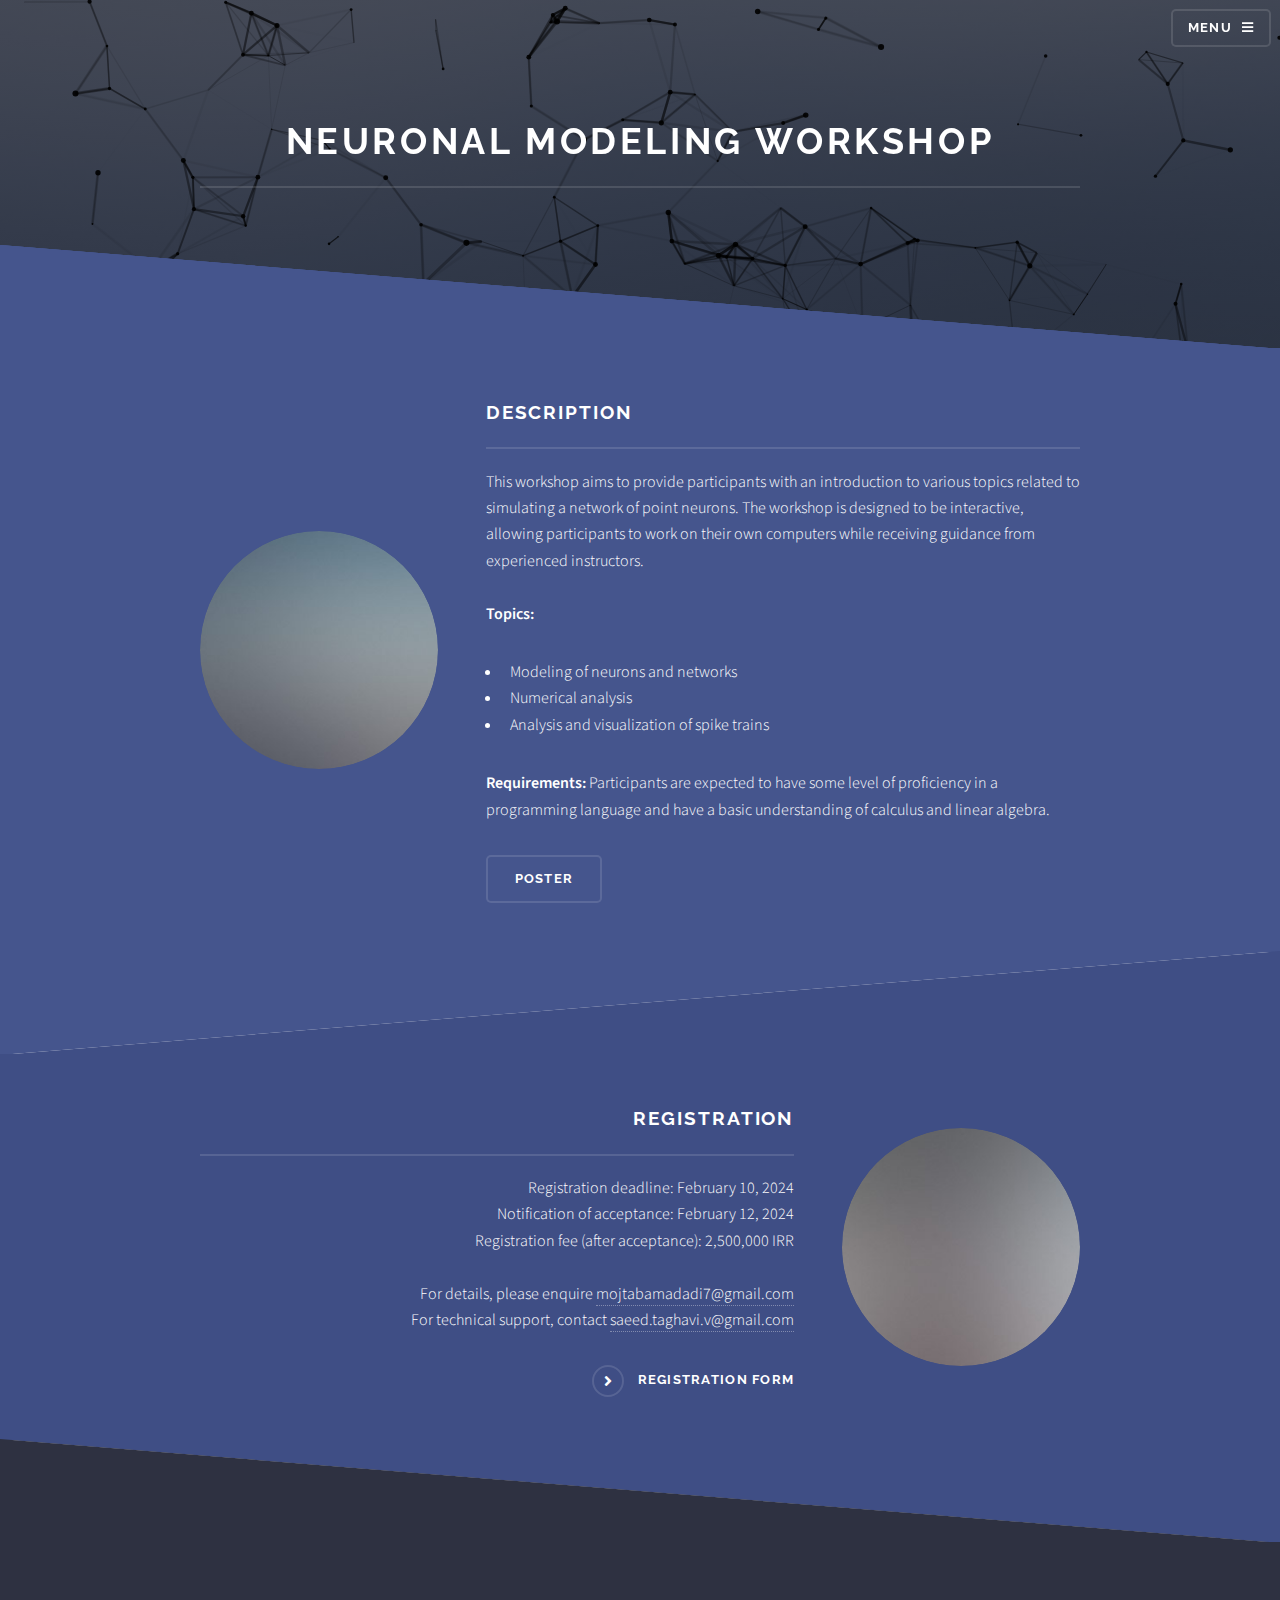
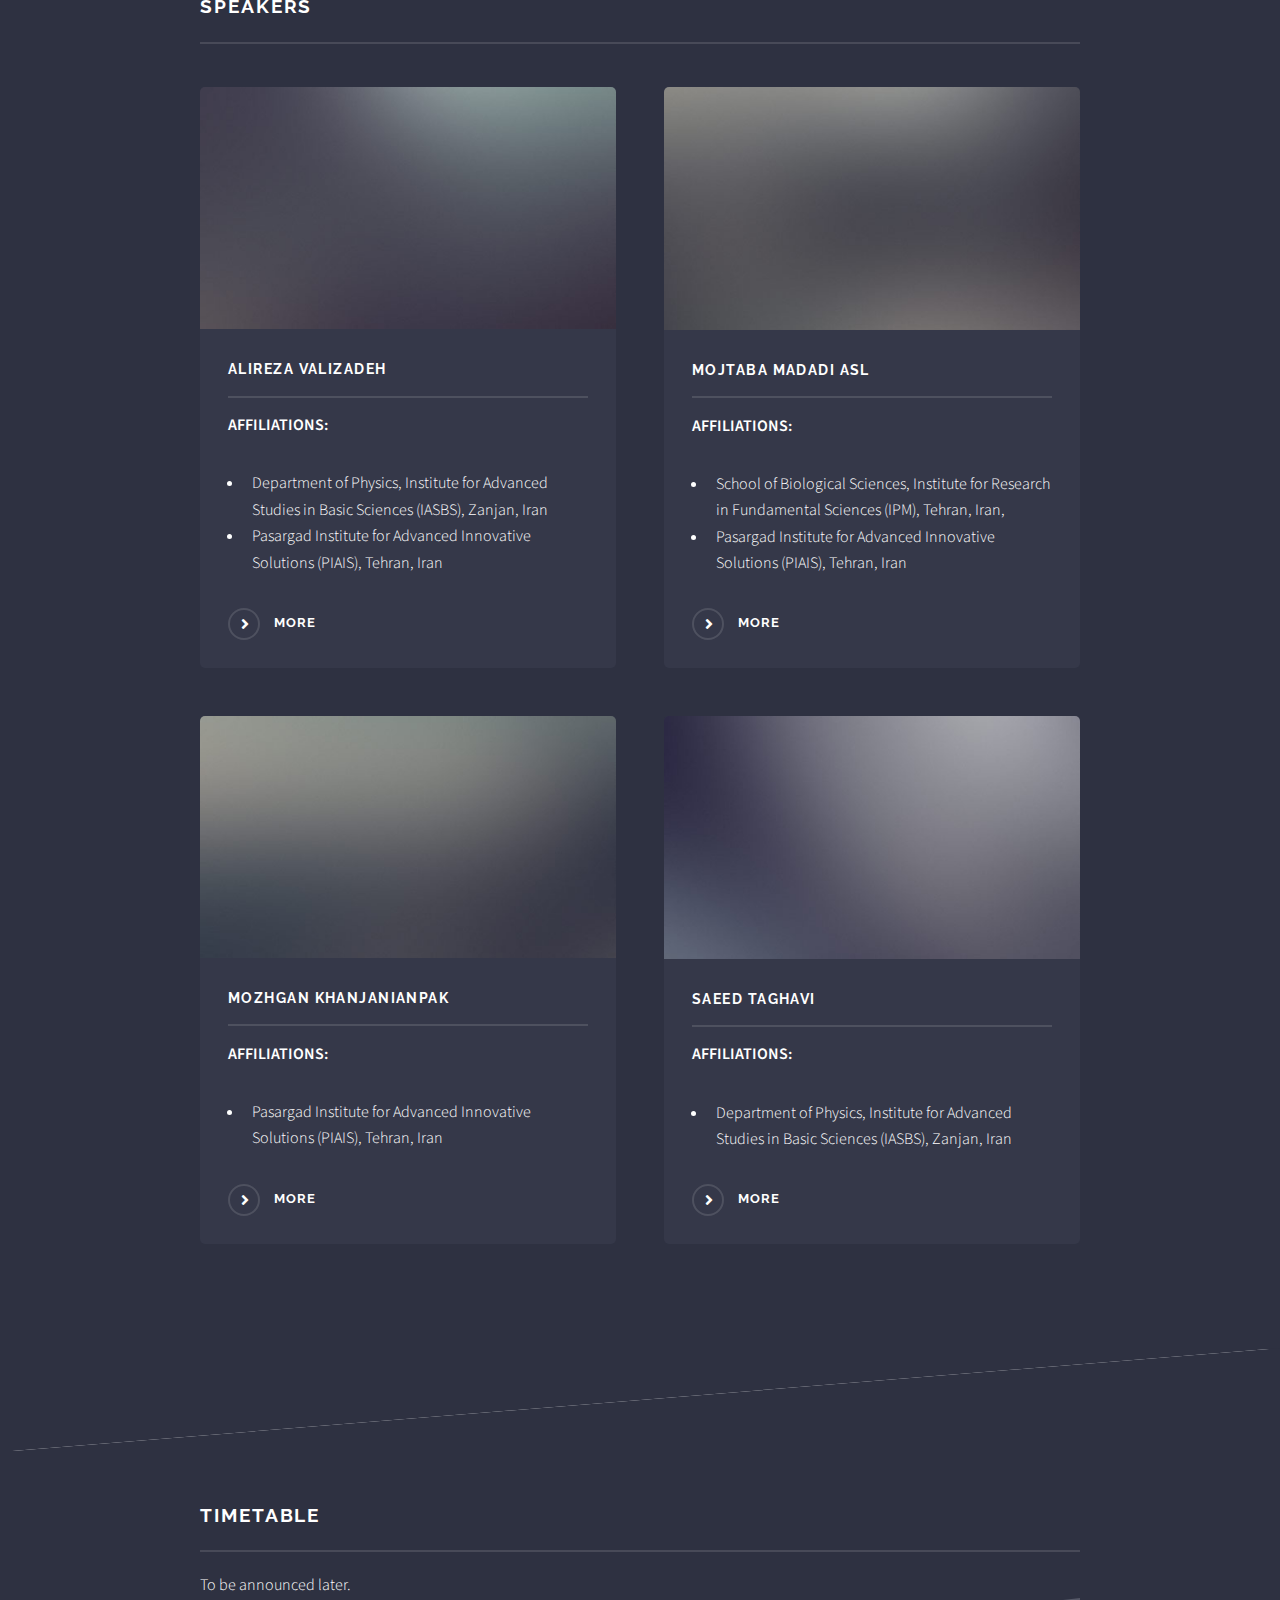
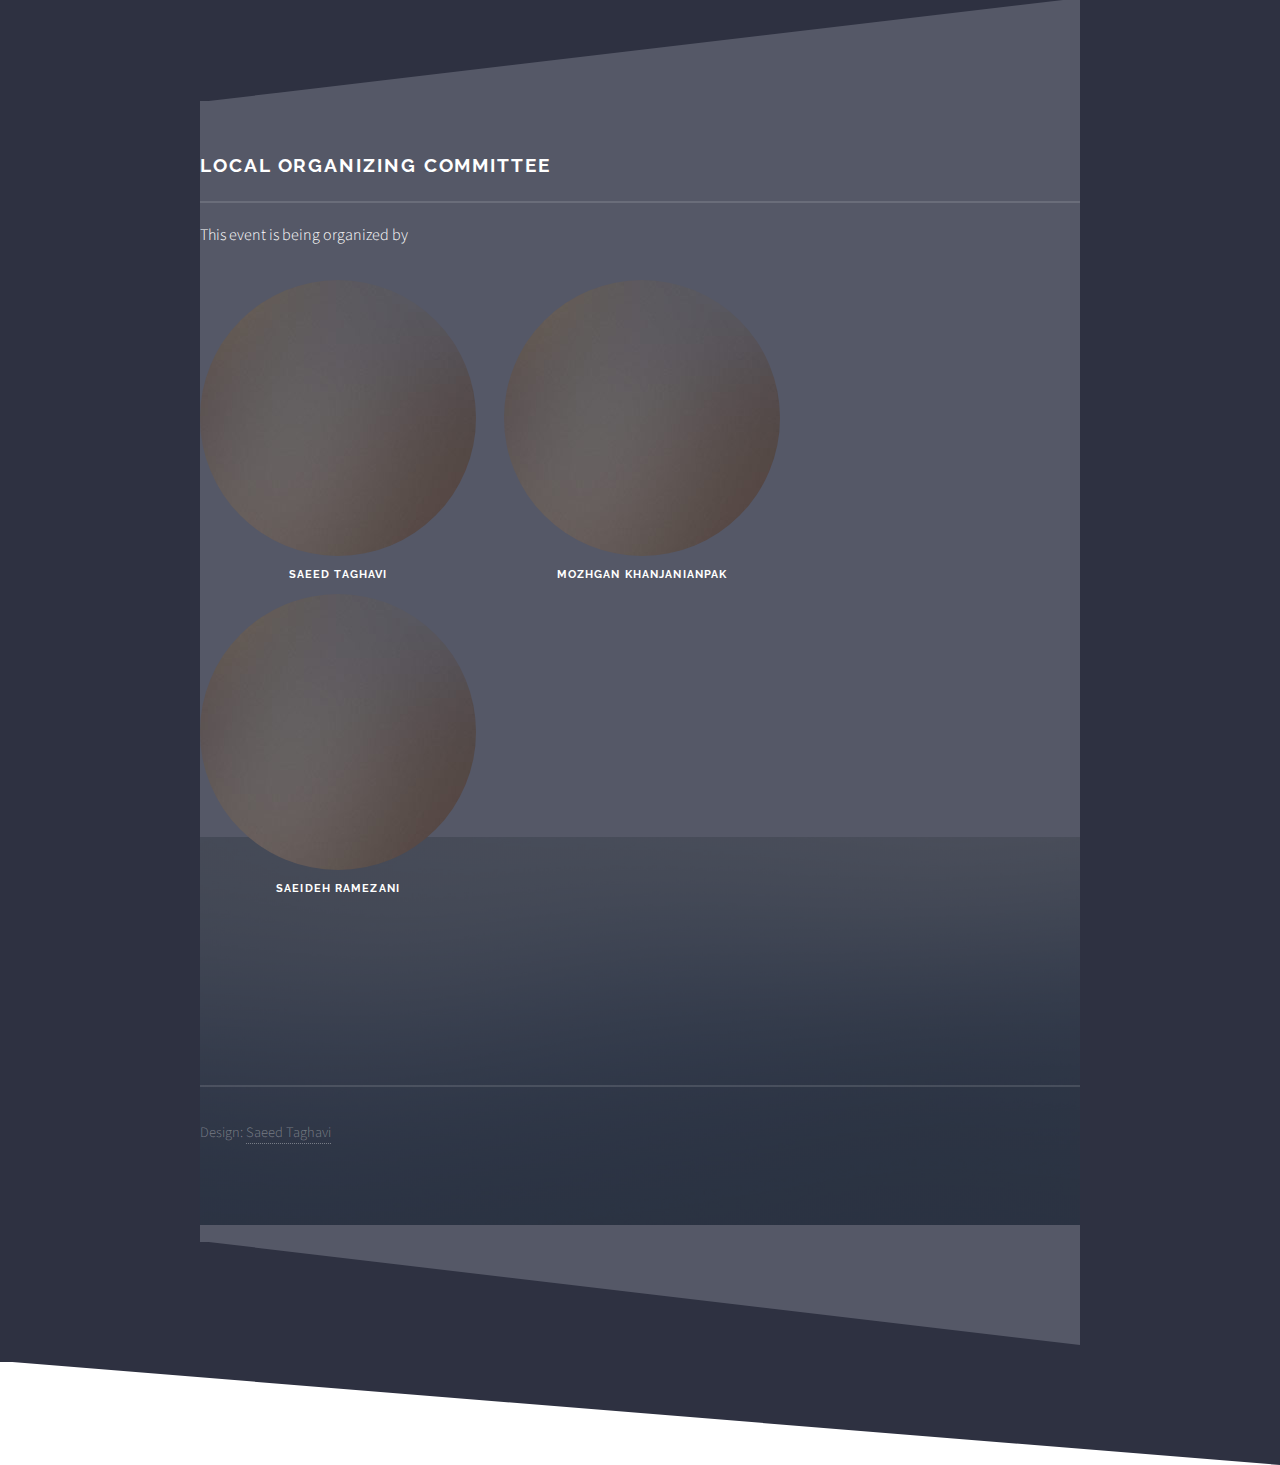
==== index.html @ 80e52f66 "Update index.html" ====
<!DOCTYPE HTML>
<!--
	Solid State by HTML5 UP
	html5up.net | @ajlkn
	Free for personal and commercial use under the CCA 3.0 license (html5up.net/license)
-->
<html>
	<head>
		<title>Solid State by HTML5 UP</title>
		<meta charset="utf-8" />
		<meta name="viewport" content="width=device-width, initial-scale=1, user-scalable=no" />
		<link rel="stylesheet" href="assets/css/main.css" />
		<link rel="stylesheet" href="assets/css/p.css" />
		<noscript><link rel="stylesheet" href="assets/css/noscript.css" /></noscript>
	</head>
	<body class="is-preload">
        <button onclick="topFunction()" id="myBtn" title="Go to top"> <i class="fa fa-angle-double-up" style="font-size:24px;" ></i> </button>

		<!-- Page Wrapper -->
			<div id="page-wrapper">

				<!-- Header -->
					<header id="header" class="alt">
						<h1><a href="index.html">NEURONAL MODELING WORKSHOP	</a></h1>
						<nav>
							<a href="#menu">Menu</a>
						</nav>
					</header>

				<!-- Menu -->
					<nav id="menu">
						<div class="inner">
							<h2>Menu</h2>
							<ul class="links">
								<li><a href="index.html">Home</a></li>  <!-- home -->
								<li><a href="#div_information">Description</a></li> <!-- information -->
								<li><a href="#div_registration">Registration</a></li> <!-- registration -->
								<li><a href="#div_speakers">Speakers</a></li>   <!-- speakers -->
								<li><a href="#div_timetable">Timetable</a></li>   <!-- timetable -->
								<li><a href="elements.html">Organizers</a></li>  <!-- organizars -->
								<!--<li><a href="elements.html">contact us</a></li>    contactus -->
							</ul>
							<a href="#" class="close">Close</a>
						</div>
					</nav>

				<!-- Banner -->
				
					<section id="banner" class="particle">
						<div class="inner">
							<!-- <div class="logo"><span class="icon fa-gem"></span></div> -->
							<h2 style="text-align: center;">neuronal modeling workshop</h2>
							<!-- <p>

								
								
							</p> -->
						</div>
					</section>

				<!-- Wrapper -->
					<section id="wrapper">



							<section id="one" class="wrapper alt spotlight style1">
								<!-- <div class="inner"> -->
									<!-- <a href="#" class="image"><img src="images/pic01.jpg" alt="" /></a>
									<div class="content">
										<h2 class="major">information</h2>
										<p>this is dummy</p>
										<a href="#" class="special">Learn more</a>
									</div> -->
								<!-- </div>  -->
							</section>



						<!-- information -->
						<section id="two" class="wrapper alt spotlight style2">
								<div id="div_information"></div>
								<div class="inner">
									<a href="#" class="image"><img src="images/pic02.jpg" alt="" /></a>
									<div class="content">
										<h2 class="major">Description</h2>
										<p>
											This workshop aims to provide participants with an introduction to various topics related to simulating a network of point neurons. The workshop is designed to be interactive, allowing participants to work on their own computers while receiving guidance from experienced instructors.
											<br>
											<br>
											<strong> Topics: </strong>
											<ul> 
												<li> Modeling of neurons and networks </li>
												<li> Numerical analysis</li>
												<li> Analysis and visualization of spike trains</li>
											</ul>
											<strong> Requirements: </strong>
											Participants are expected to have some level of proficiency in a programming language and have a basic understanding of calculus and linear algebra.
										</p>
										<!-- <a href="#" class="special">Learn more</a> -->
										<ul class="actions">
											<center>
												<li> <a href="docs/poster.pdf" class="button"> Poster</a> </li>
											</center>
										</ul>
									</div>
								</div>
							</section>
							
							
							
							<!-- Three -->
							<section id="three" class="wrapper spotlight style3">
								<div id="div_registration"></div>
								<div class="inner">
									<a href="#" class="image"><img src="images/pic03.jpg" alt="" /></a>
									<div class="content">
										<h2 class="major">Registration</h2>
										<p>
											Registration deadline: February 10, 2024 <br>
											Notification of acceptance: February 12, 2024 <br>
											Registration fee (after acceptance): 2,500,000 IRR <br>
											<br>
											For details, please enquire <a href="mailto:mojtabamadadi7@gmail.com"> mojtabamadadi7@gmail.com</a>
											<br>
											For technical support, contact <a href="mailto:saeed.taghavi.v@gmail.com"> saeed.taghavi.v@gmail.com </a>
										</p>
										<a href="https://docs.google.com/forms/d/e/1FAIpQLSc1IKGudhYJjw5Os7zu1wNEuJAqTuuz2uxUhx__F2bJ2BaHSw/viewform?usp=sf_link" target="_blank" class="special">registration form</a>
									</div>
								</div>
							</section>
							
							<!-- Two -->
							<!-- <section id="two" class="wrapper alt spotlight style2">
								<div class="inner">
									<a href="#" class="image"><img src="images/pic02.jpg" alt="" /></a>
									<div class="content">
										<h2 class="major">Tempus adipiscing</h2>
										<p>Lorem ipsum dolor sit amet, etiam lorem adipiscing elit. Cras turpis ante, nullam sit amet turpis non, sollicitudin posuere urna. Mauris id tellus arcu. Nunc vehicula id nulla dignissim dapibus. Nullam ultrices, neque et faucibus viverra, ex nulla cursus.</p>
										<a href="#" class="special">Learn more</a>
									</div>
								</div>
							</section> -->
							
							<!-- Three
								<section id="three" class="wrapper spotlight style3">
									<div class="inner">
										<a href="#" class="image"><img src="images/pic03.jpg" alt="" /></a>
										<div class="content">
											<h2 class="major">Nullam dignissim</h2>
											<p>Lorem ipsum dolor sit amet, etiam lorem adipiscing elit. Cras turpis ante, nullam sit amet turpis non, sollicitudin posuere urna. Mauris id tellus arcu. Nunc vehicula id nulla dignissim dapibus. Nullam ultrices, neque et faucibus viverra, ex nulla cursus.</p>
											<a href="#" class="special">Learn more</a>
										</div>
									</div>
								</section> -->
								
								
								
								<!-- Four -->
								<section id="four" class="wrapper alt style1">
									
									<div id="div_speakers"></div>
									<div class="inner">
										<h2 class="major">Speakers</h2>
										<!-- <p>Cras mattis ante fermentum, malesuada neque vitae, eleifend erat. Phasellus non pulvinar erat. Fusce tincidunt, nisl eget mattis egestas, purus ipsum consequat orci, sit amet lobortis lorem lacus in tellus. Sed ac elementum arcu. Quisque placerat auctor laoreet.</p> -->
										<section class="features">
											<article>
												<a href="#" class="image"><img src="images/pic04.jpg" alt="" /></a>
												<h3 class="major">Alireza Valizadeh</h3>
												<p>
													<strong>AFFILIATIONS: </strong> <br>
													<ul>
														<li>Department of Physics, Institute for Advanced Studies in Basic Sciences (IASBS), Zanjan, Iran</li>
														<li>Pasargad Institute for Advanced Innovative Solutions (PIAIS), Tehran, Iran</li>
													</ul>
												</p>
												<a href="https://scholar.google.com/citations?user=mt6sIDkAAAAJ&hl=en" target="_blank" class="special">more</a>
											</article>
											<article>
												<a href="#" class="image"><img src="images/pic05.jpg" alt="" /></a>
												<h3 class="major">Mojtaba Madadi Asl</h3>
												<p>
													<strong>AFFILIATIONS: </strong> <br>
													<ul>
														<li>School of Biological Sciences, Institute for Research in Fundamental Sciences (IPM), Tehran, Iran,</li>
														<li>Pasargad Institute for Advanced Innovative Solutions (PIAIS), Tehran, Iran</li>
													</ul>
												</p>
												<a href="https://scholar.google.com/citations?user=M55bYrgAAAAJ&hl=en" target="_blank" class="special">more</a>
											</article>
											<article>
												<a href="#" class="image"><img src="images/pic06.jpg" alt="" /></a>
												<h3 class="major">Mozhgan Khanjanianpak</h3>
												<p>
													<strong>AFFILIATIONS: </strong> <br>
													<ul>
														<li>Pasargad Institute for Advanced Innovative Solutions (PIAIS), Tehran, Iran</li>
													</ul>
												</p>
												<a href="https://scholar.google.com/citations?user=1kKiO9wAAAAJ&hl=en" target="_blank" class="special">more</a>
											</article>
											<article>
												<a href="#" class="image"><img src="images/pic07.jpg" alt="" /></a>
												<h3 class="major">Saeed Taghavi</h3>
												<p>
													<strong>AFFILIATIONS: </strong> <br>
													<ul>
														<li>Department of Physics, Institute for Advanced Studies in Basic Sciences (IASBS), Zanjan, Iran</li>
													</ul>
												</p>
												<a href="#" class="special">more</a>
											</article>
										</section>
										<ul class="actions">
											<!-- <li><a href="#" class="button">Browse All</a></li> -->
										</ul>
									</div>
								</section>
								
							</section>
							
							
							<!-- Four -->
							<section id="four" class="wrapper  style1">
								<div id="div_timetable"></div>
								<div class="inner">
									<h2 class="major">Timetable</h2>
									<p>To be announced later.</p>
				<!--
									<h4>First day</h4>
										<div class="table-wrapper">
											<table >
												<thead>

												</thead>
												<tbody>
													<tr>
														<td>09:00</td>
														<td>registration</td>
													</tr>
													<tr>
														<td>09:30</td>
														<td>
															<strong>Introduction to neuronal modeling</strong> <em>1h</em>
															<br>
															Speaker: Alireza Valizadeh
														</td>
													</tr>
													<tr>
														<td>10:30</td>
														<td>
															<strong>Coffe Break</strong> <em>30'</em>
														</td>
													</tr>
													<tr>
														<td>11:00</td>
														<td>
															<strong>Theory of modeling neuronal dynamics</strong> <em>1h 30'</em>
															<br>
															Speaker: Mojtaba Madadi Asl
														</td>
													</tr>
													<tr>
														<td>12:30</td>
														<td>
															<strong>Break</strong> <em>1h 30'</em>
														</td>
													</tr>
													<tr>
														<td>14:00</td>
														<td>
															<strong>simple models of neuronal networks I</strong> <em>1h</em>
															<br>
															Speaker: Mozhgan Khanjanianpak
														</td>
													</tr>
													<tr>
														<td>15:00</td>
														<td>
															<strong>Coffee Break</strong> <em>30'</em>
														</td>
													</tr>
												</tbody>
												<tfoot>
													<tr>
														<td>15:30</td>
														<td>
															<strong>Hands-on: models of neuronal networks I</strong> <em>1h</em>
															<br>
															Speaker: Saeed Taghavi
														</td>
													</tr>
												</tfoot>
	
											</table>
										</div>

<br>
										<h4>Second day</h4>
										<div class="table-wrapper">
											<table >
												<thead>

												</thead>
												<tbody>
													<tr>
														<td>09:00</td>
														<td>registration</td>
													</tr>
													<tr>
														<td>09:30</td>
														<td>
															<strong>Introduction to brain connectivity</strong> <em>1h</em>
															<br>
															Speaker: Alireza Valizadeh
														</td>
													</tr>
													<tr>
														<td>10:30</td>
														<td>
															<strong>Coffe Break</strong> <em>30'</em>
														</td>
													</tr>
													<tr>
														<td>11:00</td>
														<td>
															<strong>simple models of neuronal networks I</strong> <em>1h</em>
															<br>
															Speaker: Mozhgan Khanjanianpak
														</td>
													</tr>
													<tr>
														<td>12:30</td>
														<td>
															<strong>Break</strong> <em>1h 30'</em>
														</td>
													</tr>
													<tr>
														<td>14:00</td>
														<td>
															<strong>Hands-on: models of neuronal networks II</strong> <em>1h</em>
															<br>
															Speaker: Saeed Taghavi
														</td>
													</tr>
													<tr>
														<td>15:00</td>
														<td>
															<strong>Coffee Break</strong> <em>30'</em>
														</td>
													</tr>
												</tbody>
												<tfoot>
													<tr>
														<td>15:30</td>
														<td>
															<strong>Hands-on: models of neuronal network III</strong> <em>1h 30'</em>
															<br>
															Speaker: Saeed Taghavi
														</td>
													</tr>
												</tfoot>
	
											</table>
										</div>
								</section>

								</div>
							</section>
							
						</section>
						-->
						
						
						
						<section id="six" class="wrapper style6">
							<div class="inner" >
								<h2 class="major">Local Organizing Committee</h2>
								<p>This event is being organized by</p>
								<div class="box alt">
									<div class="row uniform speakers organizers">
										<!-- <div class="3u 3u(medium) 4u(small)">
											<span class="image"><img src="images/abedi.jpg" alt></span>
											<h4><a href="#">Masoudeh Abedi</a></h4>
										<p>Secretary</p>
									</div> -->
									
		
							<div class="4u 4u(medium) 5u(small)">
								<span class="image" ><img src="images/pic01.jpg" alt style="border-radius: 50%"></span>
								<h4 style="text-align: center;"><a href="#">Saeed Taghavi</a></h4>
							</div>
							
							
							<div class="4u 4u(medium) 5u(small)">
								<span class="image" ><img src="images/pic01.jpg" alt style="border-radius: 50%"></span>
								<h4 style="text-align: center;"><a href="#">Mozhgan Khanjanianpak</a></h4>
							</div>

							<div class="4u 4u(medium) 5u(small)">
								<span class="image"><img src="images/pic01.jpg" alt style="border-radius: 50%"></span>
								<h4 style="text-align: center;"><a href="#">Saeideh Ramezani</a></h4>
							</div>
							
							
							
						
						</div>
						<div class="row uniform speakers organizers">
							
							<!-- </div> -->
							<!-- <div class="row uniform speakers organizers"> -->
								
							</div>
						</div>
					 



				<!-- Footer -->
					<section id="footer">
						<div class="inner">
							<!-- <h2 class="major">Get in touch</h2> -->
							<!-- <p>Cras mattis ante fermentum, malesuada neque vitae, eleifend erat. Phasellus non pulvinar erat. Fusce tincidunt, nisl eget mattis egestas, purus ipsum consequat orci, sit amet lobortis lorem lacus in tellus. Sed ac elementum arcu. Quisque placerat auctor laoreet.</p> -->
							<!-- <form method="post" action="#">
								<div class="fields">
									<div class="field">
										<label for="name">Name</label>
										<input type="text" name="name" id="name" />
									</div>
									<div class="field">
										<label for="email">Email</label>
										<input type="email" name="email" id="email" />
									</div>
									<div class="field">
										<label for="message">Message</label>
										<textarea name="message" id="message" rows="4"></textarea>
									</div>
								</div>
								<ul class="actions">
									<li><input type="submit" value="Send Message" /></li>
								</ul>
							</form>
							<ul class="contact">
								<li class="icon solid fa-home">
									Untitled Inc<br />
									1234 Somewhere Road Suite #2894<br />
									Nashville, TN 00000-0000
								</li>
								<li class="icon solid fa-phone">(000) 000-0000</li>
								<li class="icon solid fa-envelope"><a href="#">information@untitled.tld</a></li>
								<li class="icon brands fa-twitter"><a href="#">twitter.com/untitled-tld</a></li>
								<li class="icon brands fa-facebook-f"><a href="#">facebook.com/untitled-tld</a></li>
								<li class="icon brands fa-instagram"><a href="#">instagram.com/untitled-tld</a></li>
							</ul> -->
							<ul class="copyright">
								<!-- <li>&copy; Untitled Inc. All rights reserved.</li> -->
								<li>Design: <a href="http://html5up.net">Saeed Taghavi</a></li>
							</ul>
						</div>
					</section>

			</div>

		<!-- Scripts -->
			<script src="assets/js/jquery.min.js"></script>
			<script src="assets/js/jquery.scrollex.min.js"></script>
			<script src="assets/js/browser.min.js"></script>
			<script src="assets/js/breakpoints.min.js"></script>
			<script src="assets/js/util.js"></script>
			<script src="assets/js/main.js"></script>
			<script src="assets/js/p.js"></script>
			<script>
                //Get the button
                var mybutton = document.getElementById("myBtn");

                // When the user scrolls down 20px from the top of the document, show the button
                window.onscroll = function() {scrollFunction()};

                function scrollFunction() {
                  if (document.body.scrollTop > 20 || document.documentElement.scrollTop > 20) {
                    mybutton.style.display = "block";
                  } else {
                    mybutton.style.display = "none";
                  }
                }

                // When the user clicks on the button, scroll to the top of the document
                function topFunction() {
                  document.body.scrollTop = 0;
                  document.documentElement.scrollTop = 0;
                }
                </script>

	</body>
</html>
---- assets/css/main.css ----
@import url(fontawesome-all.min.css);
@import url("https://fonts.googleapis.com/css?family=Raleway:200,700|Source+Sans+Pro:300,600,300italic,600italic");

/*
	Solid State by HTML5 UP
	html5up.net | @ajlkn
	Free for personal and commercial use under the CCA 3.0 license (html5up.net/license)
*/

html, body, div, span, applet, object,
iframe, h1, h2, h3, h4, h5, h6, p, blockquote,
pre, a, abbr, acronym, address, big, cite,
code, del, dfn, em, img, ins, kbd, q, s, samp,
small, strike, strong, sub, sup, tt, var, b,
u, i, center, dl, dt, dd, ol, ul, li, fieldset,
form, label, legend, table, caption, tbody,
tfoot, thead, tr, th, td, article, aside,
canvas, details, embed, figure, figcaption,
footer, header, hgroup, menu, nav, output, ruby,
section, summary, time, mark, audio, video {
	margin: 0;
	padding: 0;
	border: 0;
	font-size: 100%;
	font: inherit;
	vertical-align: baseline;}
	#myBtn {
		display: none;
		position: fixed;
		bottom: 30px;
		right: 30px;
		z-index: 99;
		font-size: 14px;
		border: none;
		outline: none;
		background-color: #4e4949;
		color: white;
		cursor: pointer;
		padding: 3px 15px 3px 16px ;
		border-radius: 100%;
	  }

	  #myBtn:hover {
		background-color: #555;
	  }
article, aside, details, figcaption, figure,
footer, header, hgroup, menu, nav, section {
	display: block;}

body {
	line-height: 1;
}

ol, ul {
	list-style: none;
}

blockquote, q {
	quotes: none;
}

	blockquote:before, blockquote:after, q:before, q:after {
		content: '';
		content: none;
	}

table {
	border-collapse: collapse;
	border-spacing: 0;
}

body {
	-webkit-text-size-adjust: none;
}

mark {
	background-color: transparent;
	color: inherit;
}

input::-moz-focus-inner {
	border: 0;
	padding: 0;
}

input, select, textarea {
	-moz-appearance: none;
	-webkit-appearance: none;
	-ms-appearance: none;
	appearance: none;
}

/* Basic */

	@-ms-viewport {
		width: device-width;
	}

	body {
		-ms-overflow-style: scrollbar;
	}

	@media screen and (max-width: 480px) {

		html, body {
			min-width: 320px;
		}

	}

	html {
		box-sizing: border-box;
	}

	*, *:before, *:after {
		box-sizing: inherit;
	}

	body {
		/* background-color: #2e3141; */
		background-image: linear-gradient(to top, rgba(46, 49, 65, 0.8), rgba(46, 49, 65, 0.8)), url("../../images/bg.jpg");
		background-size: auto,
 cover;
		background-attachment: fixed,
 fixed;
		background-position: center,
 center;
	}

		body.is-preload *, body.is-preload *:before, body.is-preload *:after {
			-moz-animation: none !important;
			-webkit-animation: none !important;
			-ms-animation: none !important;
			animation: none !important;
			-moz-transition: none !important;
			-webkit-transition: none !important;
			-ms-transition: none !important;
			transition: none !important;
		}

/* Type */

	body, input, select, textarea {
		color: #ffffff;
		font-family: "Source Sans Pro", Helvetica, sans-serif;
		font-size: 16.5pt;
		font-weight: 300;
		line-height: 1.65;
	}

		@media screen and (max-width: 1680px) {

			body, input, select, textarea {
				font-size: 13pt;
			}

		}

		@media screen and (max-width: 1280px) {

			body, input, select, textarea {
				font-size: 12pt;
			}

		}

		@media screen and (max-width: 980px) {

			body, input, select, textarea {
				font-size: 12pt;
			}

		}

		@media screen and (max-width: 736px) {

			body, input, select, textarea {
				font-size: 12pt;
			}

		}

		@media screen and (max-width: 480px) {

			body, input, select, textarea {
				font-size: 12pt;
			}

		}

	a {
		-moz-transition: color 0.2s ease-in-out, border-bottom-color 0.2s ease-in-out;
		-webkit-transition: color 0.2s ease-in-out, border-bottom-color 0.2s ease-in-out;
		-ms-transition: color 0.2s ease-in-out, border-bottom-color 0.2s ease-in-out;
		transition: color 0.2s ease-in-out, border-bottom-color 0.2s ease-in-out;
		border-bottom: dotted 1px rgba(255, 255, 255, 0.35);
		color: #ffffff;
		text-decoration: none;
	}

		a:hover {
			border-bottom-color: transparent;
			color: #ffffff !important;
		}

		a.special:not(.button) {
			text-decoration: none;
			border-bottom: 0;
			display: block;
			font-family: Raleway, Helvetica, sans-serif;
			font-size: 0.8em;
			font-weight: 700;
			letter-spacing: 0.1em;
			margin: 0 0 2em 0;
			text-transform: uppercase;
		}

			a.special:not(.button):before {
				-moz-osx-font-smoothing: grayscale;
				-webkit-font-smoothing: antialiased;
				display: inline-block;
				font-style: normal;
				font-variant: normal;
				text-rendering: auto;
				line-height: 1;
				text-transform: none !important;
				font-family: 'Font Awesome 5 Free';
				font-weight: 900;
			}

			a.special:not(.button):before {
				-moz-transition: background-color 0.2s ease-in-out;
				-webkit-transition: background-color 0.2s ease-in-out;
				-ms-transition: background-color 0.2s ease-in-out;
				transition: background-color 0.2s ease-in-out;
				border-radius: 100%;
				border: solid 2px rgba(255, 255, 255, 0.125);
				content: '\f105';
				display: inline-block;
				font-size: 1.25em;
				height: 2em;
				line-height: 1.75em;
				margin-right: 0.85em;
				text-align: center;
				text-indent: 0.15em;
				vertical-align: middle;
				width: 2em;
			}

			a.special:not(.button):hover:before {
				background-color: rgba(255, 255, 255, 0.025);
			}

			a.special:not(.button):active:before {
				background-color: rgba(255, 255, 255, 0.075);
			}

	strong, b {
		color: #ffffff;
		font-weight: 600;
	}

	em, i {
		font-style: italic;
	}

	p {
		margin: 0 0 2em 0;
	}

	h1, h2, h3, h4, h5, h6 {
		color: #ffffff;
		font-family: Raleway, Helvetica, sans-serif;
		font-weight: 700;
		letter-spacing: 0.1em;
		margin: 0 0 1em 0;
		text-transform: uppercase;
	}

		h1 a, h2 a, h3 a, h4 a, h5 a, h6 a {
			color: inherit;
			text-decoration: none;
			border-bottom: 0;
		}

		h1 span, h2 span, h3 span, h4 span, h5 span, h6 span {
			font-weight: 200;
		}

		h1.major, h2.major, h3.major, h4.major, h5.major, h6.major {
			padding-bottom: 1em;
			border-bottom: solid 2px rgba(255, 255, 255, 0.125);
		}

	h2 {
		font-size: 1.2em;
	}

	h3 {
		font-size: 0.9em;
	}

	h4 {
		font-size: 0.7em;
	}

	h5 {
		font-size: 0.7em;
	}

	h6 {
		font-size: 0.7em;
	}

	@media screen and (max-width: 736px) {

		h2 {
			font-size: 1em;
		}

		h3 {
			font-size: 0.8em;
		}

	}

	sub {
		font-size: 0.8em;
		position: relative;
		top: 0.5em;
	}

	sup {
		font-size: 0.8em;
		position: relative;
		top: -0.5em;
	}

	blockquote {
		border-left: solid 4px rgba(255, 255, 255, 0.125);
		font-style: italic;
		margin: 0 0 2em 0;
		padding: 0.5em 0 0.5em 2em;
	}

	code {
		background: rgba(255, 255, 255, 0.025);
		border-radius: 5px;
		border: solid 2px rgba(255, 255, 255, 0.125);
		font-family: "Courier New", monospace;
		font-size: 0.9em;
		margin: 0 0.25em;
		padding: 0.25em 0.65em;
	}

	pre {
		-webkit-overflow-scrolling: touch;
		font-family: "Courier New", monospace;
		font-size: 0.9em;
		margin: 0 0 2em 0;
	}

		pre code {
			display: block;
			line-height: 1.75em;
			padding: 1em 1.5em;
			overflow-x: auto;
		}

	hr {
		border: 0;
		border-bottom: solid 2px rgba(255, 255, 255, 0.125);
		margin: 2.5em 0;
	}

		hr.major {
			margin: 4em 0;
		}

	.align-left {
		text-align: left;
	}

	.align-center {
		text-align: center;
	}

	.align-right {
		text-align: right;
	}

/* Row */

	.row {
		display: flex;
		flex-wrap: wrap;
		box-sizing: border-box;
		align-items: stretch;
	}

		.row > * {
			box-sizing: border-box;
		}

		.row.gtr-uniform > * > :last-child {
			margin-bottom: 0;
		}

		.row.aln-left {
			justify-content: flex-start;
		}

		.row.aln-center {
			justify-content: center;
		}

		.row.aln-right {
			justify-content: flex-end;
		}

		.row.aln-top {
			align-items: flex-start;
		}

		.row.aln-middle {
			align-items: center;
		}

		.row.aln-bottom {
			align-items: flex-end;
		}

		.row > .imp {
			order: -1;
		}

		.row > .col-1 {
			width: 8.33333%;
		}

		.row > .off-1 {
			margin-left: 8.33333%;
		}

		.row > .col-2 {
			width: 16.66667%;
		}

		.row > .off-2 {
			margin-left: 16.66667%;
		}

		.row > .col-3 {
			width: 25%;
		}

		.row > .off-3 {
			margin-left: 25%;
		}

		.row > .col-4 {
			width: 33.33333%;
		}

		.row > .off-4 {
			margin-left: 33.33333%;
		}

		.row > .col-5 {
			width: 41.66667%;
		}

		.row > .off-5 {
			margin-left: 41.66667%;
		}

		.row > .col-6 {
			width: 50%;
		}

		.row > .off-6 {
			margin-left: 50%;
		}

		.row > .col-7 {
			width: 58.33333%;
		}

		.row > .off-7 {
			margin-left: 58.33333%;
		}

		.row > .col-8 {
			width: 66.66667%;
		}

		.row > .off-8 {
			margin-left: 66.66667%;
		}

		.row > .col-9 {
			width: 75%;
		}

		.row > .off-9 {
			margin-left: 75%;
		}

		.row > .col-10 {
			width: 83.33333%;
		}

		.row > .off-10 {
			margin-left: 83.33333%;
		}

		.row > .col-11 {
			width: 91.66667%;
		}

		.row > .off-11 {
			margin-left: 91.66667%;
		}

		.row > .col-12 {
			width: 100%;
		}

		.row > .off-12 {
			margin-left: 100%;
		}

		.row.gtr-0 {
			margin-top: 0;
			margin-left: 0em;
		}

			.row.gtr-0 > * {
				padding: 0 0 0 0em;
			}

			.row.gtr-0.gtr-uniform {
				margin-top: 0em;
			}

				.row.gtr-0.gtr-uniform > * {
					padding-top: 0em;
				}

		.row.gtr-25 {
			margin-top: 0;
			margin-left: -0.4375em;
		}

			.row.gtr-25 > * {
				padding: 0 0 0 0.4375em;
			}

			.row.gtr-25.gtr-uniform {
				margin-top: -0.4375em;
			}

				.row.gtr-25.gtr-uniform > * {
					padding-top: 0.4375em;
				}

		.row.gtr-50 {
			margin-top: 0;
			margin-left: -0.875em;
		}

			.row.gtr-50 > * {
				padding: 0 0 0 0.875em;
			}

			.row.gtr-50.gtr-uniform {
				margin-top: -0.875em;
			}

				.row.gtr-50.gtr-uniform > * {
					padding-top: 0.875em;
				}

		.row {
			margin-top: 0;
			margin-left: -1.75em;
		}

			.row > * {
				padding: 0 0 0 1.75em;
			}

			.row.gtr-uniform {
				margin-top: -1.75em;
			}

				.row.gtr-uniform > * {
					padding-top: 1.75em;
				}

		.row.gtr-150 {
			margin-top: 0;
			margin-left: -2.625em;
		}

			.row.gtr-150 > * {
				padding: 0 0 0 2.625em;
			}

			.row.gtr-150.gtr-uniform {
				margin-top: -2.625em;
			}

				.row.gtr-150.gtr-uniform > * {
					padding-top: 2.625em;
				}

		.row.gtr-200 {
			margin-top: 0;
			margin-left: -3.5em;
		}

			.row.gtr-200 > * {
				padding: 0 0 0 3.5em;
			}

			.row.gtr-200.gtr-uniform {
				margin-top: -3.5em;
			}

				.row.gtr-200.gtr-uniform > * {
					padding-top: 3.5em;
				}

		@media screen and (max-width: 1680px) {

			.row {
				display: flex;
				flex-wrap: wrap;
				box-sizing: border-box;
				align-items: stretch;
			}

				.row > * {
					box-sizing: border-box;
				}

				.row.gtr-uniform > * > :last-child {
					margin-bottom: 0;
				}

				.row.aln-left {
					justify-content: flex-start;
				}

				.row.aln-center {
					justify-content: center;
				}

				.row.aln-right {
					justify-content: flex-end;
				}

				.row.aln-top {
					align-items: flex-start;
				}

				.row.aln-middle {
					align-items: center;
				}

				.row.aln-bottom {
					align-items: flex-end;
				}

				.row > .imp-xlarge {
					order: -1;
				}

				.row > .col-1-xlarge {
					width: 8.33333%;
				}

				.row > .off-1-xlarge {
					margin-left: 8.33333%;
				}

				.row > .col-2-xlarge {
					width: 16.66667%;
				}

				.row > .off-2-xlarge {
					margin-left: 16.66667%;
				}

				.row > .col-3-xlarge {
					width: 25%;
				}

				.row > .off-3-xlarge {
					margin-left: 25%;
				}

				.row > .col-4-xlarge {
					width: 33.33333%;
				}

				.row > .off-4-xlarge {
					margin-left: 33.33333%;
				}

				.row > .col-5-xlarge {
					width: 41.66667%;
				}

				.row > .off-5-xlarge {
					margin-left: 41.66667%;
				}

				.row > .col-6-xlarge {
					width: 50%;
				}

				.row > .off-6-xlarge {
					margin-left: 50%;
				}

				.row > .col-7-xlarge {
					width: 58.33333%;
				}

				.row > .off-7-xlarge {
					margin-left: 58.33333%;
				}

				.row > .col-8-xlarge {
					width: 66.66667%;
				}

				.row > .off-8-xlarge {
					margin-left: 66.66667%;
				}

				.row > .col-9-xlarge {
					width: 75%;
				}

				.row > .off-9-xlarge {
					margin-left: 75%;
				}

				.row > .col-10-xlarge {
					width: 83.33333%;
				}

				.row > .off-10-xlarge {
					margin-left: 83.33333%;
				}

				.row > .col-11-xlarge {
					width: 91.66667%;
				}

				.row > .off-11-xlarge {
					margin-left: 91.66667%;
				}

				.row > .col-12-xlarge {
					width: 100%;
				}

				.row > .off-12-xlarge {
					margin-left: 100%;
				}

				.row.gtr-0 {
					margin-top: 0;
					margin-left: 0em;
				}

					.row.gtr-0 > * {
						padding: 0 0 0 0em;
					}

					.row.gtr-0.gtr-uniform {
						margin-top: 0em;
					}

						.row.gtr-0.gtr-uniform > * {
							padding-top: 0em;
						}

				.row.gtr-25 {
					margin-top: 0;
					margin-left: -0.4375em;
				}

					.row.gtr-25 > * {
						padding: 0 0 0 0.4375em;
					}

					.row.gtr-25.gtr-uniform {
						margin-top: -0.4375em;
					}

						.row.gtr-25.gtr-uniform > * {
							padding-top: 0.4375em;
						}

				.row.gtr-50 {
					margin-top: 0;
					margin-left: -0.875em;
				}

					.row.gtr-50 > * {
						padding: 0 0 0 0.875em;
					}

					.row.gtr-50.gtr-uniform {
						margin-top: -0.875em;
					}

						.row.gtr-50.gtr-uniform > * {
							padding-top: 0.875em;
						}

				.row {
					margin-top: 0;
					margin-left: -1.75em;
				}

					.row > * {
						padding: 0 0 0 1.75em;
					}

					.row.gtr-uniform {
						margin-top: -1.75em;
					}

						.row.gtr-uniform > * {
							padding-top: 1.75em;
						}

				.row.gtr-150 {
					margin-top: 0;
					margin-left: -2.625em;
				}

					.row.gtr-150 > * {
						padding: 0 0 0 2.625em;
					}

					.row.gtr-150.gtr-uniform {
						margin-top: -2.625em;
					}

						.row.gtr-150.gtr-uniform > * {
							padding-top: 2.625em;
						}

				.row.gtr-200 {
					margin-top: 0;
					margin-left: -3.5em;
				}

					.row.gtr-200 > * {
						padding: 0 0 0 3.5em;
					}

					.row.gtr-200.gtr-uniform {
						margin-top: -3.5em;
					}

						.row.gtr-200.gtr-uniform > * {
							padding-top: 3.5em;
						}

		}

		@media screen and (max-width: 1280px) {

			.row {
				display: flex;
				flex-wrap: wrap;
				box-sizing: border-box;
				align-items: stretch;
			}

				.row > * {
					box-sizing: border-box;
				}

				.row.gtr-uniform > * > :last-child {
					margin-bottom: 0;
				}

				.row.aln-left {
					justify-content: flex-start;
				}

				.row.aln-center {
					justify-content: center;
				}

				.row.aln-right {
					justify-content: flex-end;
				}

				.row.aln-top {
					align-items: flex-start;
				}

				.row.aln-middle {
					align-items: center;
				}

				.row.aln-bottom {
					align-items: flex-end;
				}

				.row > .imp-large {
					order: -1;
				}

				.row > .col-1-large {
					width: 8.33333%;
				}

				.row > .off-1-large {
					margin-left: 8.33333%;
				}

				.row > .col-2-large {
					width: 16.66667%;
				}

				.row > .off-2-large {
					margin-left: 16.66667%;
				}

				.row > .col-3-large {
					width: 25%;
				}

				.row > .off-3-large {
					margin-left: 25%;
				}

				.row > .col-4-large {
					width: 33.33333%;
				}

				.row > .off-4-large {
					margin-left: 33.33333%;
				}

				.row > .col-5-large {
					width: 41.66667%;
				}

				.row > .off-5-large {
					margin-left: 41.66667%;
				}

				.row > .col-6-large {
					width: 50%;
				}

				.row > .off-6-large {
					margin-left: 50%;
				}

				.row > .col-7-large {
					width: 58.33333%;
				}

				.row > .off-7-large {
					margin-left: 58.33333%;
				}

				.row > .col-8-large {
					width: 66.66667%;
				}

				.row > .off-8-large {
					margin-left: 66.66667%;
				}

				.row > .col-9-large {
					width: 75%;
				}

				.row > .off-9-large {
					margin-left: 75%;
				}

				.row > .col-10-large {
					width: 83.33333%;
				}

				.row > .off-10-large {
					margin-left: 83.33333%;
				}

				.row > .col-11-large {
					width: 91.66667%;
				}

				.row > .off-11-large {
					margin-left: 91.66667%;
				}

				.row > .col-12-large {
					width: 100%;
				}

				.row > .off-12-large {
					margin-left: 100%;
				}

				.row.gtr-0 {
					margin-top: 0;
					margin-left: 0em;
				}

					.row.gtr-0 > * {
						padding: 0 0 0 0em;
					}

					.row.gtr-0.gtr-uniform {
						margin-top: 0em;
					}

						.row.gtr-0.gtr-uniform > * {
							padding-top: 0em;
						}

				.row.gtr-25 {
					margin-top: 0;
					margin-left: -0.4375em;
				}

					.row.gtr-25 > * {
						padding: 0 0 0 0.4375em;
					}

					.row.gtr-25.gtr-uniform {
						margin-top: -0.4375em;
					}

						.row.gtr-25.gtr-uniform > * {
							padding-top: 0.4375em;
						}

				.row.gtr-50 {
					margin-top: 0;
					margin-left: -0.875em;
				}

					.row.gtr-50 > * {
						padding: 0 0 0 0.875em;
					}

					.row.gtr-50.gtr-uniform {
						margin-top: -0.875em;
					}

						.row.gtr-50.gtr-uniform > * {
							padding-top: 0.875em;
						}

				.row {
					margin-top: 0;
					margin-left: -1.75em;
				}

					.row > * {
						padding: 0 0 0 1.75em;
					}

					.row.gtr-uniform {
						margin-top: -1.75em;
					}

						.row.gtr-uniform > * {
							padding-top: 1.75em;
						}

				.row.gtr-150 {
					margin-top: 0;
					margin-left: -2.625em;
				}

					.row.gtr-150 > * {
						padding: 0 0 0 2.625em;
					}

					.row.gtr-150.gtr-uniform {
						margin-top: -2.625em;
					}

						.row.gtr-150.gtr-uniform > * {
							padding-top: 2.625em;
						}

				.row.gtr-200 {
					margin-top: 0;
					margin-left: -3.5em;
				}

					.row.gtr-200 > * {
						padding: 0 0 0 3.5em;
					}

					.row.gtr-200.gtr-uniform {
						margin-top: -3.5em;
					}

						.row.gtr-200.gtr-uniform > * {
							padding-top: 3.5em;
						}

		}

		@media screen and (max-width: 980px) {

			.row {
				display: flex;
				flex-wrap: wrap;
				box-sizing: border-box;
				align-items: stretch;
			}

				.row > * {
					box-sizing: border-box;
				}

				.row.gtr-uniform > * > :last-child {
					margin-bottom: 0;
				}

				.row.aln-left {
					justify-content: flex-start;
				}

				.row.aln-center {
					justify-content: center;
				}

				.row.aln-right {
					justify-content: flex-end;
				}

				.row.aln-top {
					align-items: flex-start;
				}

				.row.aln-middle {
					align-items: center;
				}

				.row.aln-bottom {
					align-items: flex-end;
				}

				.row > .imp-medium {
					order: -1;
				}

				.row > .col-1-medium {
					width: 8.33333%;
				}

				.row > .off-1-medium {
					margin-left: 8.33333%;
				}

				.row > .col-2-medium {
					width: 16.66667%;
				}

				.row > .off-2-medium {
					margin-left: 16.66667%;
				}

				.row > .col-3-medium {
					width: 25%;
				}

				.row > .off-3-medium {
					margin-left: 25%;
				}

				.row > .col-4-medium {
					width: 33.33333%;
				}

				.row > .off-4-medium {
					margin-left: 33.33333%;
				}

				.row > .col-5-medium {
					width: 41.66667%;
				}

				.row > .off-5-medium {
					margin-left: 41.66667%;
				}

				.row > .col-6-medium {
					width: 50%;
				}

				.row > .off-6-medium {
					margin-left: 50%;
				}

				.row > .col-7-medium {
					width: 58.33333%;
				}

				.row > .off-7-medium {
					margin-left: 58.33333%;
				}

				.row > .col-8-medium {
					width: 66.66667%;
				}

				.row > .off-8-medium {
					margin-left: 66.66667%;
				}

				.row > .col-9-medium {
					width: 75%;
				}

				.row > .off-9-medium {
					margin-left: 75%;
				}

				.row > .col-10-medium {
					width: 83.33333%;
				}

				.row > .off-10-medium {
					margin-left: 83.33333%;
				}

				.row > .col-11-medium {
					width: 91.66667%;
				}

				.row > .off-11-medium {
					margin-left: 91.66667%;
				}

				.row > .col-12-medium {
					width: 100%;
				}

				.row > .off-12-medium {
					margin-left: 100%;
				}

				.row.gtr-0 {
					margin-top: 0;
					margin-left: 0em;
				}

					.row.gtr-0 > * {
						padding: 0 0 0 0em;
					}

					.row.gtr-0.gtr-uniform {
						margin-top: 0em;
					}

						.row.gtr-0.gtr-uniform > * {
							padding-top: 0em;
						}

				.row.gtr-25 {
					margin-top: 0;
					margin-left: -0.4375em;
				}

					.row.gtr-25 > * {
						padding: 0 0 0 0.4375em;
					}

					.row.gtr-25.gtr-uniform {
						margin-top: -0.4375em;
					}

						.row.gtr-25.gtr-uniform > * {
							padding-top: 0.4375em;
						}

				.row.gtr-50 {
					margin-top: 0;
					margin-left: -0.875em;
				}

					.row.gtr-50 > * {
						padding: 0 0 0 0.875em;
					}

					.row.gtr-50.gtr-uniform {
						margin-top: -0.875em;
					}

						.row.gtr-50.gtr-uniform > * {
							padding-top: 0.875em;
						}

				.row {
					margin-top: 0;
					margin-left: -1.75em;
				}

					.row > * {
						padding: 0 0 0 1.75em;
					}

					.row.gtr-uniform {
						margin-top: -1.75em;
					}

						.row.gtr-uniform > * {
							padding-top: 1.75em;
						}

				.row.gtr-150 {
					margin-top: 0;
					margin-left: -2.625em;
				}

					.row.gtr-150 > * {
						padding: 0 0 0 2.625em;
					}

					.row.gtr-150.gtr-uniform {
						margin-top: -2.625em;
					}

						.row.gtr-150.gtr-uniform > * {
							padding-top: 2.625em;
						}

				.row.gtr-200 {
					margin-top: 0;
					margin-left: -3.5em;
				}

					.row.gtr-200 > * {
						padding: 0 0 0 3.5em;
					}

					.row.gtr-200.gtr-uniform {
						margin-top: -3.5em;
					}

						.row.gtr-200.gtr-uniform > * {
							padding-top: 3.5em;
						}

		}

		@media screen and (max-width: 736px) {

			.row {
				display: flex;
				flex-wrap: wrap;
				box-sizing: border-box;
				align-items: stretch;
			}

				.row > * {
					box-sizing: border-box;
				}

				.row.gtr-uniform > * > :last-child {
					margin-bottom: 0;
				}

				.row.aln-left {
					justify-content: flex-start;
				}

				.row.aln-center {
					justify-content: center;
				}

				.row.aln-right {
					justify-content: flex-end;
				}

				.row.aln-top {
					align-items: flex-start;
				}

				.row.aln-middle {
					align-items: center;
				}

				.row.aln-bottom {
					align-items: flex-end;
				}

				.row > .imp-small {
					order: -1;
				}

				.row > .col-1-small {
					width: 8.33333%;
				}

				.row > .off-1-small {
					margin-left: 8.33333%;
				}

				.row > .col-2-small {
					width: 16.66667%;
				}

				.row > .off-2-small {
					margin-left: 16.66667%;
				}

				.row > .col-3-small {
					width: 25%;
				}

				.row > .off-3-small {
					margin-left: 25%;
				}

				.row > .col-4-small {
					width: 33.33333%;
				}

				.row > .off-4-small {
					margin-left: 33.33333%;
				}

				.row > .col-5-small {
					width: 41.66667%;
				}

				.row > .off-5-small {
					margin-left: 41.66667%;
				}

				.row > .col-6-small {
					width: 50%;
				}

				.row > .off-6-small {
					margin-left: 50%;
				}

				.row > .col-7-small {
					width: 58.33333%;
				}

				.row > .off-7-small {
					margin-left: 58.33333%;
				}

				.row > .col-8-small {
					width: 66.66667%;
				}

				.row > .off-8-small {
					margin-left: 66.66667%;
				}

				.row > .col-9-small {
					width: 75%;
				}

				.row > .off-9-small {
					margin-left: 75%;
				}

				.row > .col-10-small {
					width: 83.33333%;
				}

				.row > .off-10-small {
					margin-left: 83.33333%;
				}

				.row > .col-11-small {
					width: 91.66667%;
				}

				.row > .off-11-small {
					margin-left: 91.66667%;
				}

				.row > .col-12-small {
					width: 100%;
				}

				.row > .off-12-small {
					margin-left: 100%;
				}

				.row.gtr-0 {
					margin-top: 0;
					margin-left: 0em;
				}

					.row.gtr-0 > * {
						padding: 0 0 0 0em;
					}

					.row.gtr-0.gtr-uniform {
						margin-top: 0em;
					}

						.row.gtr-0.gtr-uniform > * {
							padding-top: 0em;
						}

				.row.gtr-25 {
					margin-top: 0;
					margin-left: -0.3125em;
				}

					.row.gtr-25 > * {
						padding: 0 0 0 0.3125em;
					}

					.row.gtr-25.gtr-uniform {
						margin-top: -0.3125em;
					}

						.row.gtr-25.gtr-uniform > * {
							padding-top: 0.3125em;
						}

				.row.gtr-50 {
					margin-top: 0;
					margin-left: -0.625em;
				}

					.row.gtr-50 > * {
						padding: 0 0 0 0.625em;
					}

					.row.gtr-50.gtr-uniform {
						margin-top: -0.625em;
					}

						.row.gtr-50.gtr-uniform > * {
							padding-top: 0.625em;
						}

				.row {
					margin-top: 0;
					margin-left: -1.25em;
				}

					.row > * {
						padding: 0 0 0 1.25em;
					}

					.row.gtr-uniform {
						margin-top: -1.25em;
					}

						.row.gtr-uniform > * {
							padding-top: 1.25em;
						}

				.row.gtr-150 {
					margin-top: 0;
					margin-left: -1.875em;
				}

					.row.gtr-150 > * {
						padding: 0 0 0 1.875em;
					}

					.row.gtr-150.gtr-uniform {
						margin-top: -1.875em;
					}

						.row.gtr-150.gtr-uniform > * {
							padding-top: 1.875em;
						}

				.row.gtr-200 {
					margin-top: 0;
					margin-left: -2.5em;
				}

					.row.gtr-200 > * {
						padding: 0 0 0 2.5em;
					}

					.row.gtr-200.gtr-uniform {
						margin-top: -2.5em;
					}

						.row.gtr-200.gtr-uniform > * {
							padding-top: 2.5em;
						}

		}

		@media screen and (max-width: 480px) {

			.row {
				display: flex;
				flex-wrap: wrap;
				box-sizing: border-box;
				align-items: stretch;
			}

				.row > * {
					box-sizing: border-box;
				}

				.row.gtr-uniform > * > :last-child {
					margin-bottom: 0;
				}

				.row.aln-left {
					justify-content: flex-start;
				}

				.row.aln-center {
					justify-content: center;
				}

				.row.aln-right {
					justify-content: flex-end;
				}

				.row.aln-top {
					align-items: flex-start;
				}

				.row.aln-middle {
					align-items: center;
				}

				.row.aln-bottom {
					align-items: flex-end;
				}

				.row > .imp-xsmall {
					order: -1;
				}

				.row > .col-1-xsmall {
					width: 8.33333%;
				}

				.row > .off-1-xsmall {
					margin-left: 8.33333%;
				}

				.row > .col-2-xsmall {
					width: 16.66667%;
				}

				.row > .off-2-xsmall {
					margin-left: 16.66667%;
				}

				.row > .col-3-xsmall {
					width: 25%;
				}

				.row > .off-3-xsmall {
					margin-left: 25%;
				}

				.row > .col-4-xsmall {
					width: 33.33333%;
				}

				.row > .off-4-xsmall {
					margin-left: 33.33333%;
				}

				.row > .col-5-xsmall {
					width: 41.66667%;
				}

				.row > .off-5-xsmall {
					margin-left: 41.66667%;
				}

				.row > .col-6-xsmall {
					width: 50%;
				}

				.row > .off-6-xsmall {
					margin-left: 50%;
				}

				.row > .col-7-xsmall {
					width: 58.33333%;
				}

				.row > .off-7-xsmall {
					margin-left: 58.33333%;
				}

				.row > .col-8-xsmall {
					width: 66.66667%;
				}

				.row > .off-8-xsmall {
					margin-left: 66.66667%;
				}

				.row > .col-9-xsmall {
					width: 75%;
				}

				.row > .off-9-xsmall {
					margin-left: 75%;
				}

				.row > .col-10-xsmall {
					width: 83.33333%;
				}

				.row > .off-10-xsmall {
					margin-left: 83.33333%;
				}

				.row > .col-11-xsmall {
					width: 91.66667%;
				}

				.row > .off-11-xsmall {
					margin-left: 91.66667%;
				}

				.row > .col-12-xsmall {
					width: 100%;
				}

				.row > .off-12-xsmall {
					margin-left: 100%;
				}

				.row.gtr-0 {
					margin-top: 0;
					margin-left: 0em;
				}

					.row.gtr-0 > * {
						padding: 0 0 0 0em;
					}

					.row.gtr-0.gtr-uniform {
						margin-top: 0em;
					}

						.row.gtr-0.gtr-uniform > * {
							padding-top: 0em;
						}

				.row.gtr-25 {
					margin-top: 0;
					margin-left: -0.3125em;
				}

					.row.gtr-25 > * {
						padding: 0 0 0 0.3125em;
					}

					.row.gtr-25.gtr-uniform {
						margin-top: -0.3125em;
					}

						.row.gtr-25.gtr-uniform > * {
							padding-top: 0.3125em;
						}

				.row.gtr-50 {
					margin-top: 0;
					margin-left: -0.625em;
				}

					.row.gtr-50 > * {
						padding: 0 0 0 0.625em;
					}

					.row.gtr-50.gtr-uniform {
						margin-top: -0.625em;
					}

						.row.gtr-50.gtr-uniform > * {
							padding-top: 0.625em;
						}

				.row {
					margin-top: 0;
					margin-left: -1.25em;
				}

					.row > * {
						padding: 0 0 0 1.25em;
					}

					.row.gtr-uniform {
						margin-top: -1.25em;
					}

						.row.gtr-uniform > * {
							padding-top: 1.25em;
						}

				.row.gtr-150 {
					margin-top: 0;
					margin-left: -1.875em;
				}

					.row.gtr-150 > * {
						padding: 0 0 0 1.875em;
					}

					.row.gtr-150.gtr-uniform {
						margin-top: -1.875em;
					}

						.row.gtr-150.gtr-uniform > * {
							padding-top: 1.875em;
						}

				.row.gtr-200 {
					margin-top: 0;
					margin-left: -2.5em;
				}

					.row.gtr-200 > * {
						padding: 0 0 0 2.5em;
					}

					.row.gtr-200.gtr-uniform {
						margin-top: -2.5em;
					}

						.row.gtr-200.gtr-uniform > * {
							padding-top: 2.5em;
						}

		}

		@media screen and (max-width: 360px) {

			.row {
				display: flex;
				flex-wrap: wrap;
				box-sizing: border-box;
				align-items: stretch;
			}

				.row > * {
					box-sizing: border-box;
				}

				.row.gtr-uniform > * > :last-child {
					margin-bottom: 0;
				}

				.row.aln-left {
					justify-content: flex-start;
				}

				.row.aln-center {
					justify-content: center;
				}

				.row.aln-right {
					justify-content: flex-end;
				}

				.row.aln-top {
					align-items: flex-start;
				}

				.row.aln-middle {
					align-items: center;
				}

				.row.aln-bottom {
					align-items: flex-end;
				}

				.row > .imp-xxsmall {
					order: -1;
				}

				.row > .col-1-xxsmall {
					width: 8.33333%;
				}

				.row > .off-1-xxsmall {
					margin-left: 8.33333%;
				}

				.row > .col-2-xxsmall {
					width: 16.66667%;
				}

				.row > .off-2-xxsmall {
					margin-left: 16.66667%;
				}

				.row > .col-3-xxsmall {
					width: 25%;
				}

				.row > .off-3-xxsmall {
					margin-left: 25%;
				}

				.row > .col-4-xxsmall {
					width: 33.33333%;
				}

				.row > .off-4-xxsmall {
					margin-left: 33.33333%;
				}

				.row > .col-5-xxsmall {
					width: 41.66667%;
				}

				.row > .off-5-xxsmall {
					margin-left: 41.66667%;
				}

				.row > .col-6-xxsmall {
					width: 50%;
				}

				.row > .off-6-xxsmall {
					margin-left: 50%;
				}

				.row > .col-7-xxsmall {
					width: 58.33333%;
				}

				.row > .off-7-xxsmall {
					margin-left: 58.33333%;
				}

				.row > .col-8-xxsmall {
					width: 66.66667%;
				}

				.row > .off-8-xxsmall {
					margin-left: 66.66667%;
				}

				.row > .col-9-xxsmall {
					width: 75%;
				}

				.row > .off-9-xxsmall {
					margin-left: 75%;
				}

				.row > .col-10-xxsmall {
					width: 83.33333%;
				}

				.row > .off-10-xxsmall {
					margin-left: 83.33333%;
				}

				.row > .col-11-xxsmall {
					width: 91.66667%;
				}

				.row > .off-11-xxsmall {
					margin-left: 91.66667%;
				}

				.row > .col-12-xxsmall {
					width: 100%;
				}

				.row > .off-12-xxsmall {
					margin-left: 100%;
				}

				.row.gtr-0 {
					margin-top: 0;
					margin-left: 0em;
				}

					.row.gtr-0 > * {
						padding: 0 0 0 0em;
					}

					.row.gtr-0.gtr-uniform {
						margin-top: 0em;
					}

						.row.gtr-0.gtr-uniform > * {
							padding-top: 0em;
						}

				.row.gtr-25 {
					margin-top: 0;
					margin-left: -0.3125em;
				}

					.row.gtr-25 > * {
						padding: 0 0 0 0.3125em;
					}

					.row.gtr-25.gtr-uniform {
						margin-top: -0.3125em;
					}

						.row.gtr-25.gtr-uniform > * {
							padding-top: 0.3125em;
						}

				.row.gtr-50 {
					margin-top: 0;
					margin-left: -0.625em;
				}

					.row.gtr-50 > * {
						padding: 0 0 0 0.625em;
					}

					.row.gtr-50.gtr-uniform {
						margin-top: -0.625em;
					}

						.row.gtr-50.gtr-uniform > * {
							padding-top: 0.625em;
						}

				.row {
					margin-top: 0;
					margin-left: -1.25em;
				}

					.row > * {
						padding: 0 0 0 1.25em;
					}

					.row.gtr-uniform {
						margin-top: -1.25em;
					}

						.row.gtr-uniform > * {
							padding-top: 1.25em;
						}

				.row.gtr-150 {
					margin-top: 0;
					margin-left: -1.875em;
				}

					.row.gtr-150 > * {
						padding: 0 0 0 1.875em;
					}

					.row.gtr-150.gtr-uniform {
						margin-top: -1.875em;
					}

						.row.gtr-150.gtr-uniform > * {
							padding-top: 1.875em;
						}

				.row.gtr-200 {
					margin-top: 0;
					margin-left: -2.5em;
				}

					.row.gtr-200 > * {
						padding: 0 0 0 2.5em;
					}

					.row.gtr-200.gtr-uniform {
						margin-top: -2.5em;
					}

						.row.gtr-200.gtr-uniform > * {
							padding-top: 2.5em;
						}

		}

/* Section/Article */

	section.special, article.special {
		text-align: center;
	}

/* Form */

	form {
		margin: 0 0 2em 0;
	}

		form > :last-child {
			margin-bottom: 0;
		}

		form > .fields {
			display: -moz-flex;
			display: -webkit-flex;
			display: -ms-flex;
			display: flex;
			-moz-flex-wrap: wrap;
			-webkit-flex-wrap: wrap;
			-ms-flex-wrap: wrap;
			flex-wrap: wrap;
			width: calc(100% + 3em);
			margin: -1.5em 0 2em -1.5em;
		}

			form > .fields > .field {
				-moz-flex-grow: 0;
				-webkit-flex-grow: 0;
				-ms-flex-grow: 0;
				flex-grow: 0;
				-moz-flex-shrink: 0;
				-webkit-flex-shrink: 0;
				-ms-flex-shrink: 0;
				flex-shrink: 0;
				padding: 1.5em 0 0 1.5em;
				width: calc(100% - 1.5em);
			}

				form > .fields > .field.half {
					width: calc(50% - 0.75em);
				}

				form > .fields > .field.third {
					width: calc(100%/3 - 0.5em);
				}

				form > .fields > .field.quarter {
					width: calc(25% - 0.375em);
				}

		@media screen and (max-width: 480px) {

			form > .fields {
				width: calc(100% + 3em);
				margin: -1.5em 0 2em -1.5em;
			}

				form > .fields > .field {
					padding: 1.5em 0 0 1.5em;
					width: calc(100% - 1.5em);
				}

					form > .fields > .field.half {
						width: calc(100% - 1.5em);
					}

					form > .fields > .field.third {
						width: calc(100% - 1.5em);
					}

					form > .fields > .field.quarter {
						width: calc(100% - 1.5em);
					}

		}

	label {
		color: #ffffff;
		display: block;
		font-family: Raleway, Helvetica, sans-serif;
		font-size: 0.8em;
		font-weight: 700;
		letter-spacing: 0.1em;
		margin: 0 0 0.7em 0;
		text-transform: uppercase;
	}

	input[type="text"],
	input[type="password"],
	input[type="email"],
	input[type="tel"],
	select,
	textarea {
		-moz-appearance: none;
		-webkit-appearance: none;
		-ms-appearance: none;
		appearance: none;
		background: rgba(255, 255, 255, 0.025);
		border-radius: 5px;
		border: none;
		border: solid 2px rgba(255, 255, 255, 0.125);
		color: inherit;
		display: block;
		outline: 0;
		padding: 0 1em;
		text-decoration: none;
		width: 100%;
	}

		input[type="text"]:invalid,
		input[type="password"]:invalid,
		input[type="email"]:invalid,
		input[type="tel"]:invalid,
		select:invalid,
		textarea:invalid {
			box-shadow: none;
		}

		input[type="text"]:focus,
		input[type="password"]:focus,
		input[type="email"]:focus,
		input[type="tel"]:focus,
		select:focus,
		textarea:focus {
			border-color: #5b6ba6;
		}

	select {
		background-image: url("data:image/svg+xml;charset=utf8,%3Csvg xmlns='http://www.w3.org/2000/svg' width='40' height='40' preserveAspectRatio='none' viewBox='0 0 40 40'%3E%3Cpath d='M9.4,12.3l10.4,10.4l10.4-10.4c0.2-0.2,0.5-0.4,0.9-0.4c0.3,0,0.6,0.1,0.9,0.4l3.3,3.3c0.2,0.2,0.4,0.5,0.4,0.9 c0,0.4-0.1,0.6-0.4,0.9L20.7,31.9c-0.2,0.2-0.5,0.4-0.9,0.4c-0.3,0-0.6-0.1-0.9-0.4L4.3,17.3c-0.2-0.2-0.4-0.5-0.4-0.9 c0-0.4,0.1-0.6,0.4-0.9l3.3-3.3c0.2-0.2,0.5-0.4,0.9-0.4S9.1,12.1,9.4,12.3z' fill='rgba(255, 255, 255, 0.125)' /%3E%3C/svg%3E");
		background-size: 1.25rem;
		background-repeat: no-repeat;
		background-position: calc(100% - 1rem) center;
		height: 2.75em;
		padding-right: 2.75em;
		text-overflow: ellipsis;
	}

		select option {
			color: #ffffff;
			background: #2e3141;
		}

		select:focus::-ms-value {
			background-color: transparent;
		}

		select::-ms-expand {
			display: none;
		}

	input[type="text"],
	input[type="password"],
	input[type="email"],
	select {
		height: 2.75em;
	}

	textarea {
		padding: 0.75em 1em;
	}

	input[type="checkbox"],
	input[type="radio"] {
		-moz-appearance: none;
		-webkit-appearance: none;
		-ms-appearance: none;
		appearance: none;
		display: block;
		float: left;
		margin-right: -2em;
		opacity: 0;
		width: 1em;
		z-index: -1;
	}

		input[type="checkbox"] + label,
		input[type="radio"] + label {
			text-decoration: none;
			color: #ffffff;
			cursor: pointer;
			display: inline-block;
			font-size: 1em;
			font-family: "Source Sans Pro", Helvetica, sans-serif;
			text-transform: none;
			letter-spacing: 0;
			font-weight: 300;
			padding-left: 2.4em;
			padding-right: 0.75em;
			position: relative;
		}

			input[type="checkbox"] + label:before,
			input[type="radio"] + label:before {
				-moz-osx-font-smoothing: grayscale;
				-webkit-font-smoothing: antialiased;
				display: inline-block;
				font-style: normal;
				font-variant: normal;
				text-rendering: auto;
				line-height: 1;
				text-transform: none !important;
				font-family: 'Font Awesome 5 Free';
				font-weight: 900;
			}

			input[type="checkbox"] + label:before,
			input[type="radio"] + label:before {
				background: rgba(255, 255, 255, 0.025);
				border-radius: 5px;
				border: solid 2px rgba(255, 255, 255, 0.125);
				content: '';
				display: inline-block;
				font-size: 0.8em;
				height: 2.0625em;
				left: 0;
				line-height: 2.0625em;
				position: absolute;
				text-align: center;
				top: 0;
				width: 2.0625em;
			}

		input[type="checkbox"]:checked + label:before,
		input[type="radio"]:checked + label:before {
			background: #ffffff;
			border-color: #ffffff;
			content: '\f00c';
			color: #2e3141;
		}

		input[type="checkbox"]:focus + label:before,
		input[type="radio"]:focus + label:before {
			border-color: #4c5c96;
		}

	input[type="checkbox"] + label:before {
		border-radius: 5px;
	}

	input[type="radio"] + label:before {
		border-radius: 100%;
	}

	::-webkit-input-placeholder {
		color: rgba(255, 255, 255, 0.35) !important;
		opacity: 1.0;
	}

	:-moz-placeholder {
		color: rgba(255, 255, 255, 0.35) !important;
		opacity: 1.0;
	}

	::-moz-placeholder {
		color: rgba(255, 255, 255, 0.35) !important;
		opacity: 1.0;
	}

	:-ms-input-placeholder {
		color: rgba(255, 255, 255, 0.35) !important;
		opacity: 1.0;
	}

/* Box */

	.box {
		border-radius: 5px;
		border: solid 2px rgba(255, 255, 255, 0.125);
		margin-bottom: 2em;
		padding: 1.5em;
	}

		.box > :last-child,
		.box > :last-child > :last-child,
		.box > :last-child > :last-child > :last-child {
			margin-bottom: 0;
		}

		.box.alt {
			border: 0;
			border-radius: 0;
			padding: 0;
		}

/* Icon */

	.icon {
		text-decoration: none;
		border-bottom: none;
		position: relative;
	}

		.icon:before {
			-moz-osx-font-smoothing: grayscale;
			-webkit-font-smoothing: antialiased;
			display: inline-block;
			font-style: normal;
			font-variant: normal;
			text-rendering: auto;
			line-height: 1;
			text-transform: none !important;
			font-family: 'Font Awesome 5 Free';
			font-weight: 400;
		}

		.icon > .label {
			display: none;
		}

		.icon:before {
			line-height: inherit;
		}

		.icon.solid:before {
			font-weight: 900;
		}

		.icon.brands:before {
			font-family: 'Font Awesome 5 Brands';
		}

/* Image */

	.image {
		border-radius: 5px;
		border: 0;
		display: inline-block;
		position: relative;
	}

		.image img {
			border-radius: 5px;
			display: block;
		}

		.image.left, .image.right {
			max-width: 40%;
		}

			.image.left img, .image.right img {
				width: 100%;
			}

		.image.left {
			float: left;
			padding: 0 1.5em 1em 0;
			top: 0.25em;
		}

		.image.right {
			float: right;
			padding: 0 0 1em 1.5em;
			top: 0.25em;
		}

		.image.fit {
			display: block;
			margin: 0 0 2em 0;
			width: 100%;
		}

			.image.fit img {
				width: 100%;
			}

		.image.main {
			display: block;
			margin: 0 0 3em 0;
			width: 100%;
		}

			.image.main img {
				width: 100%;
			}

/* List */

	ol {
		list-style: decimal;
		margin: 0 0 2em 0;
		padding-left: 1.25em;
	}

		ol li {
			padding-left: 0.25em;
		}

	ul {
		list-style: disc;
		margin: 0 0 2em 0;
		padding-left: 1em;
	}

		ul li {
			padding-left: 0.5em;
		}

		ul.alt {
			list-style: none;
			padding-left: 0;
		}

			ul.alt li {
				border-top: solid 1px rgba(255, 255, 255, 0.125);
				padding: 0.5em 0;
			}

				ul.alt li:first-child {
					border-top: 0;
					padding-top: 0;
				}

	dl {
		margin: 0 0 2em 0;
	}

		dl dt {
			display: block;
			font-weight: 600;
			margin: 0 0 1em 0;
		}

		dl dd {
			margin-left: 2em;
		}

/* Actions */

	ul.actions {
		display: -moz-flex;
		display: -webkit-flex;
		display: -ms-flex;
		display: flex;
		cursor: default;
		list-style: none;
		margin-left: -1em;
		padding-left: 0;
	}

		ul.actions li {
			padding: 0 0 0 1em;
			vertical-align: middle;
		}

		ul.actions.special {
			-moz-justify-content: center;
			-webkit-justify-content: center;
			-ms-justify-content: center;
			justify-content: center;
			width: 100%;
			margin-left: 0;
		}

			ul.actions.special li:first-child {
				padding-left: 0;
			}

		ul.actions.stacked {
			-moz-flex-direction: column;
			-webkit-flex-direction: column;
			-ms-flex-direction: column;
			flex-direction: column;
			margin-left: 0;
		}

			ul.actions.stacked li {
				padding: 1.3em 0 0 0;
			}

				ul.actions.stacked li:first-child {
					padding-top: 0;
				}

		ul.actions.fit {
			width: calc(100% + 1em);
		}

			ul.actions.fit li {
				-moz-flex-grow: 1;
				-webkit-flex-grow: 1;
				-ms-flex-grow: 1;
				flex-grow: 1;
				-moz-flex-shrink: 1;
				-webkit-flex-shrink: 1;
				-ms-flex-shrink: 1;
				flex-shrink: 1;
				width: 100%;
			}

				ul.actions.fit li > * {
					width: 100%;
				}

			ul.actions.fit.stacked {
				width: 100%;
			}

		@media screen and (max-width: 480px) {

			ul.actions:not(.fixed) {
				-moz-flex-direction: column;
				-webkit-flex-direction: column;
				-ms-flex-direction: column;
				flex-direction: column;
				margin-left: 0;
				width: 100% !important;
			}

				ul.actions:not(.fixed) li {
					-moz-flex-grow: 1;
					-webkit-flex-grow: 1;
					-ms-flex-grow: 1;
					flex-grow: 1;
					-moz-flex-shrink: 1;
					-webkit-flex-shrink: 1;
					-ms-flex-shrink: 1;
					flex-shrink: 1;
					padding: 1em 0 0 0;
					text-align: center;
					width: 100%;
				}

					ul.actions:not(.fixed) li > * {
						width: 100%;
					}

					ul.actions:not(.fixed) li:first-child {
						padding-top: 0;
					}

					ul.actions:not(.fixed) li input[type="submit"],
					ul.actions:not(.fixed) li input[type="reset"],
					ul.actions:not(.fixed) li input[type="button"],
					ul.actions:not(.fixed) li button,
					ul.actions:not(.fixed) li .button {
						width: 100%;
					}

						ul.actions:not(.fixed) li input[type="submit"].icon:before,
						ul.actions:not(.fixed) li input[type="reset"].icon:before,
						ul.actions:not(.fixed) li input[type="button"].icon:before,
						ul.actions:not(.fixed) li button.icon:before,
						ul.actions:not(.fixed) li .button.icon:before {
							margin-left: -0.5rem;
						}

		}

/* Icons */

	ul.icons {
		cursor: default;
		list-style: none;
		padding-left: 0;
	}

		ul.icons li {
			display: inline-block;
			padding: 0 1em 0 0;
		}

			ul.icons li:last-child {
				padding-right: 0;
			}

			ul.icons li .icon:before {
				font-size: 1.25em;
			}

/* Contact */

	ul.contact {
		list-style: none;
		padding: 0;
	}

		ul.contact li {
			text-decoration: none;
			margin: 2.5em 0 0 0;
			padding: 0 0 0 3.25em;
			position: relative;
		}

			ul.contact li:before {
				-moz-osx-font-smoothing: grayscale;
				-webkit-font-smoothing: antialiased;
				display: inline-block;
				font-style: normal;
				font-variant: normal;
				text-rendering: auto;
				line-height: 1;
				text-transform: none !important;
				font-family: 'Font Awesome 5 Free';
				font-weight: 400;
			}

			ul.contact li:before {
				border-radius: 100%;
				border: solid 2px rgba(255, 255, 255, 0.125);
				display: inline-block;
				font-size: 0.8em;
				height: 2.5em;
				left: 0;
				line-height: 2.35em;
				position: absolute;
				text-align: center;
				top: 0;
				width: 2.5em;
			}

			ul.contact li:first-child {
				margin-top: 0;
			}

		@media screen and (max-width: 736px) {

			ul.contact li {
				margin: 1.5em 0 0 0;
			}

		}

/* Pagination */

	ul.pagination {
		cursor: default;
		list-style: none;
		padding-left: 0;
	}

		ul.pagination li {
			display: inline-block;
			padding-left: 0;
			vertical-align: middle;
		}

			ul.pagination li > .page {
				-moz-transition: background-color 0.2s ease-in-out, color 0.2s ease-in-out;
				-webkit-transition: background-color 0.2s ease-in-out, color 0.2s ease-in-out;
				-ms-transition: background-color 0.2s ease-in-out, color 0.2s ease-in-out;
				transition: background-color 0.2s ease-in-out, color 0.2s ease-in-out;
				border-bottom: 0;
				border-radius: 5px;
				display: inline-block;
				height: 1.5em;
				line-height: 1.5em;
				margin: 0 0.125em;
				min-width: 1.5em;
				padding: 0 0.5em;
				text-align: center;
			}

				ul.pagination li > .page:hover {
					background-color: rgba(255, 255, 255, 0.025);
				}

				ul.pagination li > .page.active {
					background-color: #4c5c96;
				}

			ul.pagination li:first-child {
				padding-right: 0.75em;
			}

			ul.pagination li:last-child {
				padding-left: 0.75em;
			}

		@media screen and (max-width: 480px) {

			ul.pagination li:nth-child(n+2):nth-last-child(n+2) {
				display: none;
			}

			ul.pagination li .button {
				width: 100%;
			}

			ul.pagination li:first-child {
				width: calc(50% - 2px);
				text-align: left;
				padding-right: 0.325em;
			}

			ul.pagination li:last-child {
				width: calc(50% - 2px);
				text-align: right;
				padding-left: 0.325em;
			}

		}

/* Table */

	.table-wrapper {
		-webkit-overflow-scrolling: touch;
		overflow-x: auto;
	}

	table {
		margin: 0 0 2em 0;
		width: 100%;
	}

		table tbody tr {
			border: solid 1px rgba(255, 255, 255, 0.125);
			border-left: 0;
			border-right: 0;
		}

			table tbody tr:nth-child(2n + 1) {
				background-color: rgba(255, 255, 255, 0.025);
			}

		table td {
			padding: 0.75em 0.75em;
		}

		table th {
			color: #ffffff;
			font-size: 0.9em;
			font-weight: 600;
			padding: 0 0.75em 0.75em 0.75em;
			text-align: left;
		}

		table thead {
			border-bottom: solid 2px rgba(255, 255, 255, 0.125);
		}

		table tfoot {
			border-top: solid 2px rgba(255, 255, 255, 0.125);
		}

		table.alt {
			border-collapse: separate;
		}

			table.alt tbody tr td {
				border: solid 1px rgba(255, 255, 255, 0.125);
				border-left-width: 0;
				border-top-width: 0;
			}

				table.alt tbody tr td:first-child {
					border-left-width: 1px;
				}

			table.alt tbody tr:first-child td {
				border-top-width: 1px;
			}

			table.alt thead {
				border-bottom: 0;
			}

			table.alt tfoot {
				border-top: 0;
			}

/* Button */

	input[type="submit"],
	input[type="reset"],
	input[type="button"],
	button,
	.button {
		-moz-appearance: none;
		-webkit-appearance: none;
		-ms-appearance: none;
		appearance: none;
		-moz-transition: background-color 0.2s ease-in-out;
		-webkit-transition: background-color 0.2s ease-in-out;
		-ms-transition: background-color 0.2s ease-in-out;
		transition: background-color 0.2s ease-in-out;
		background-color: transparent;
		border-radius: 5px;
		border: 0;
		box-shadow: inset 0 0 0 2px rgba(255, 255, 255, 0.125);
		color: #ffffff !important;
		cursor: pointer;
		display: inline-block;
		font-family: Raleway, Helvetica, sans-serif;
		font-size: 0.8em;
		font-weight: 700;
		height: 3.75em;
		letter-spacing: 0.1em;
		line-height: 3.75em;
		padding: 0 2.25em;
		text-align: center;
		text-decoration: none;
		text-transform: uppercase;
		white-space: nowrap;
	}

		input[type="submit"]:hover,
		input[type="reset"]:hover,
		input[type="button"]:hover,
		button:hover,
		.button:hover {
			background-color: rgba(255, 255, 255, 0.025);
		}

		input[type="submit"]:active,
		input[type="reset"]:active,
		input[type="button"]:active,
		button:active,
		.button:active {
			background-color: rgba(255, 255, 255, 0.075);
		}

		input[type="submit"].icon:before,
		input[type="reset"].icon:before,
		input[type="button"].icon:before,
		button.icon:before,
		.button.icon:before {
			margin-right: 0.5em;
			color: rgba(255, 255, 255, 0.35);
		}

		input[type="submit"].primary,
		input[type="reset"].primary,
		input[type="button"].primary,
		button.primary,
		.button.primary {
			background-color: #4c5c96;
			box-shadow: none;
		}

			input[type="submit"].primary:hover,
			input[type="reset"].primary:hover,
			input[type="button"].primary:hover,
			button.primary:hover,
			.button.primary:hover {
				background-color: #53639e;
			}

			input[type="submit"].primary:active,
			input[type="reset"].primary:active,
			input[type="button"].primary:active,
			button.primary:active,
			.button.primary:active {
				background-color: #45558d;
			}

			input[type="submit"].primary.icon:before,
			input[type="reset"].primary.icon:before,
			input[type="button"].primary.icon:before,
			button.primary.icon:before,
			.button.primary.icon:before {
				color: #7985b0;
			}

		input[type="submit"].fit,
		input[type="reset"].fit,
		input[type="button"].fit,
		button.fit,
		.button.fit {
			width: 100%;
		}

		input[type="submit"].small,
		input[type="reset"].small,
		input[type="button"].small,
		button.small,
		.button.small {
			font-size: 0.6em;
		}

		input[type="submit"].large,
		input[type="reset"].large,
		input[type="button"].large,
		button.large,
		.button.large {
			font-size: 1em;
		}

		input[type="submit"].disabled, input[type="submit"]:disabled,
		input[type="reset"].disabled,
		input[type="reset"]:disabled,
		input[type="button"].disabled,
		input[type="button"]:disabled,
		button.disabled,
		button:disabled,
		.button.disabled,
		.button:disabled {
			opacity: 0.25;
		}

		@media screen and (max-width: 480px) {

			input[type="submit"],
			input[type="reset"],
			input[type="button"],
			button,
			.button {
				padding: 0;
			}

		}

/* Features */

	.features {
		display: -moz-flex;
		display: -webkit-flex;
		display: -ms-flex;
		display: flex;
		-moz-flex-wrap: wrap;
		-webkit-flex-wrap: wrap;
		-ms-flex-wrap: wrap;
		flex-wrap: wrap;
		margin: 0 0 2em 0;
	}

		.features article {
			padding: 1.75em 1.75em 0.1em 1.75em ;
			background-color: #353849;
			border-radius: 5px;
			margin: 1.5em 3em 1.5em 0;
			width: calc(50% - 1.50em);
		}

			.features article:nth-child(2n) {
				margin-right: 0;
			}

			.features article .image {
				border-radius: 5px 5px 0 0;
				display: block;
				margin-bottom: 1.75em;
				margin-left: -1.75em;
				margin-top: -1.75em;
				position: relative;
				width: calc(100% + 3.5em);
			}

				.features article .image img {
					border-radius: 5px 5px 0 0;
					width: 100%;
				}

		@media screen and (max-width: 980px) {

			.features article {
				margin: 1em 2em 1em 0;
				width: calc(50% - 1em);
			}

		}

		@media screen and (max-width: 736px) {

			.features article {
				padding: 1.5em 1.5em 0.1em 1.5em ;
				margin: 0.875em 1.75em 0.875em 0;
				width: calc(50% - 0.875em - 1px);
			}

				.features article .image {
					margin-bottom: 1.5em;
					margin-left: -1.5em;
					margin-top: -1.5em;
					width: calc(100% + 3em);
				}

		}

		@media screen and (max-width: 480px) {

			.features {
				display: block;
			}

				.features article {
					width: 100%;
					margin: 0 0 2em 0 !important;
				}

		}

/* Header */

	#header {
		-moz-transition: background-color 0.2s ease-in-out;
		-webkit-transition: background-color 0.2s ease-in-out;
		-ms-transition: background-color 0.2s ease-in-out;
		transition: background-color 0.2s ease-in-out;
		background-color: rgba(53, 56, 73, 0.95);
		height: 3.5em;
		left: 0;
		line-height: 3.5em;
		padding: 0 1.25em;
		position: fixed;
		top: 0;
		width: 100%;
		z-index: 10000;
	}

		#header h1 {
			-moz-transition: opacity 0.2s ease-in-out, visibility 0.2s;
			-webkit-transition: opacity 0.2s ease-in-out, visibility 0.2s;
			-ms-transition: opacity 0.2s ease-in-out, visibility 0.2s;
			transition: opacity 0.2s ease-in-out, visibility 0.2s;
			border-bottom: 0;
			font-size: 0.8em;
			margin-bottom: 0;
			opacity: 1;
			visibility: visible;
		}

			#header h1 a {
				border: 0;
			}

		#header nav {
			font-family: Raleway, Helvetica, sans-serif;
			font-size: 0.8em;
			font-weight: 700;
			height: 3em;
			letter-spacing: 0.1em;
			line-height: 3em;
			position: absolute;
			right: 0.7em;
			text-transform: uppercase;
			top: 0.7em;
		}

			#header nav a {
				border: 0;
				display: inline-block;
				padding: 0 1em;
			}

				#header nav a:before {
					float: right;
					margin-left: 0.75em;
				}

				#header nav a[href="#menu"] {
					text-decoration: none;
					-moz-transition: background-color 0.2s ease-in-out;
					-webkit-transition: background-color 0.2s ease-in-out;
					-ms-transition: background-color 0.2s ease-in-out;
					transition: background-color 0.2s ease-in-out;
					border-radius: 5px;
					box-shadow: inset 0 0 0 2px rgba(255, 255, 255, 0.125);
					padding: 0 1.35em;
				}

					#header nav a[href="#menu"]:before {
						-moz-osx-font-smoothing: grayscale;
						-webkit-font-smoothing: antialiased;
						display: inline-block;
						font-style: normal;
						font-variant: normal;
						text-rendering: auto;
						line-height: 1;
						text-transform: none !important;
						font-family: 'Font Awesome 5 Free';
						font-weight: 900;
					}

					#header nav a[href="#menu"]:before {
						content: '\f0c9';
						line-height: inherit;
					}

					#header nav a[href="#menu"]:hover {
						background-color: rgba(255, 255, 255, 0.025);
					}

					#header nav a[href="#menu"]:active {
						background-color: rgba(255, 255, 255, 0.075);
					}

		#header.alt {
			background-color: transparent;
		}

			#header.alt h1 {
				opacity: 0;
				visibility: hidden;
			}

		@media screen and (max-width: 736px) {

			#header {
				height: 2.75em;
				line-height: 2.75em;
			}

				#header nav {
					top: 0;
					right: 0;
					height: inherit;
					line-height: inherit;
				}

					#header nav a {
						height: inherit;
						line-height: inherit;
					}

						#header nav a[href="#menu"] {
							box-shadow: none;
							padding: 0 1em;
							border-radius: 0;
						}

							#header nav a[href="#menu"]:hover, #header nav a[href="#menu"]:active {
								background-color: inherit;
							}

		}

		@media screen and (max-width: 480px) {

			#header nav a[href="#menu"] {
				width: 4em;
				white-space: nowrap;
				text-indent: 4em;
				position: relative;
			}

				#header nav a[href="#menu"]:before {
					width: inherit;
					position: absolute;
					top: 0;
					left: 0;
					text-indent: 0;
					text-align: right;
					margin-left: 0;
					padding-right: 1.25em;
				}

		}

/* Menu */

	#page-wrapper {
		-moz-transition: -moz-filter 0.25s ease;
		-webkit-transition: -webkit-filter 0.25s ease;
		-ms-transition: -ms-filter 0.25s ease;
		transition: filter 0.25s ease;
	}

	#menu {
		-moz-align-items: center;
		-webkit-align-items: center;
		-ms-align-items: center;
		align-items: center;
		display: -moz-flex;
		display: -webkit-flex;
		display: -ms-flex;
		display: flex;
		-moz-justify-content: center;
		-webkit-justify-content: center;
		-ms-justify-content: center;
		justify-content: center;
		pointer-events: none;
		-moz-transition: opacity 0.35s ease, visibility 0.35s;
		-webkit-transition: opacity 0.35s ease, visibility 0.35s;
		-ms-transition: opacity 0.35s ease, visibility 0.35s;
		transition: opacity 0.35s ease, visibility 0.35s;
		-moz-user-select: none;
		-webkit-user-select: none;
		-ms-user-select: none;
		user-select: none;
		-webkit-tap-highlight-color: rgba(0, 0, 0, 0);
		background: rgba(46, 49, 65, 0.8);
		cursor: default;
		height: 100%;
		left: 0;
		opacity: 0;
		position: fixed;
		text-align: center;
		top: 0;
		visibility: hidden;
		width: 100%;
	}

		#menu .inner {
			padding: 2.5em 1.5em 0.5em 1.5em ;
			-moz-transform: translateY(0.5em);
			-webkit-transform: translateY(0.5em);
			-ms-transform: translateY(0.5em);
			transform: translateY(0.5em);
			-moz-transition: opacity 0.35s ease, -moz-transform 0.35s ease;
			-webkit-transition: opacity 0.35s ease, -webkit-transform 0.35s ease;
			-ms-transition: opacity 0.35s ease, -ms-transform 0.35s ease;
			transition: opacity 0.35s ease, transform 0.35s ease;
			-webkit-overflow-scrolling: touch;
			background: #4c5c96;
			border-radius: 5px;
			display: block;
			max-width: 100%;
			opacity: 0;
			position: relative;
			width: 18em;
		}

		#menu h2 {
			border-bottom: solid 2px rgba(255, 255, 255, 0.125);
			padding-bottom: 1em;
		}

		#menu .close {
			background-image: url("images/close.svg");
			background-position: 75% 25%;
			background-repeat: no-repeat;
			background-size: 2em 2em;
			border: 0;
			content: '';
			display: block;
			height: 4em;
			overflow: hidden;
			position: absolute;
			right: 0;
			text-align: center;
			text-indent: 4em;
			top: 0;
			width: 4em;
		}

		#menu .links {
			list-style: none;
			margin-bottom: 1.5em;
			padding: 0;
		}

			#menu .links li {
				padding: 0;
			}

				#menu .links li a {
					border-radius: 5px;
					border: 0;
					display: block;
					font-family: Raleway, Helvetica, sans-serif;
					font-size: 0.8em;
					font-weight: 200;
					letter-spacing: 0.1em;
					line-height: 1.85em;
					padding: 0.75em 0;
					text-transform: uppercase;
				}

					#menu .links li a:hover {
						background: #45558d;
					}

		@media screen and (max-width: 736px) {

			#menu .inner {
				max-height: 100%;
				overflow-y: auto;
				overflow-x: hidden;
			}

				#menu .inner .close {
					background-size: 1.5em 1.5em;
				}

		}

	body.is-menu-visible #page-wrapper {
		-moz-filter: blur(1.5px);
		-webkit-filter: blur(1.5px);
		-ms-filter: blur(1.5px);
		filter: blur(1.5px);
	}

	body.is-menu-visible #menu {
		pointer-events: auto;
		opacity: 1;
		visibility: visible;
	}

		body.is-menu-visible #menu .inner {
			-moz-transform: translateY(0);
			-webkit-transform: translateY(0);
			-ms-transform: translateY(0);
			transform: translateY(0);
			opacity: 1;
		}

/* Banner */

	#banner {
		padding: 10em 0 4.75em 0 ;
	}

		#banner .inner {
			margin: 0 auto;
			width: 55em;
		}

		#banner .logo {
			-moz-transition: opacity 2s ease, -moz-transform 1s ease;
			-webkit-transition: opacity 2s ease, -webkit-transform 1s ease;
			-ms-transition: opacity 2s ease, -ms-transform 1s ease;
			transition: opacity 2s ease, transform 1s ease;
			-moz-transform: translateY(0);
			-webkit-transform: translateY(0);
			-ms-transform: translateY(0);
			transform: translateY(0);
			opacity: 1;
			margin: 0 0 1.3em 0;
		}

			#banner .logo .icon {
				border-radius: 100%;
				border: solid 2px rgba(255, 255, 255, 0.125);
				cursor: default;
				display: inline-block;
				font-size: 2em;
				height: 2.25em;
				line-height: 2.25em;
				text-align: center;
				width: 2.25em;
			}

		#banner h2 {
			-moz-transition: opacity 0.5s ease, -moz-transform 0.5s ease, -moz-filter 0.25s ease;
			-webkit-transition: opacity 0.5s ease, -webkit-transform 0.5s ease, -webkit-filter 0.25s ease;
			-ms-transition: opacity 0.5s ease, -ms-transform 0.5s ease, -ms-filter 0.25s ease;
			transition: opacity 0.5s ease, transform 0.5s ease, filter 0.25s ease;
			-moz-transform: translateX(0);
			-webkit-transform: translateX(0);
			-ms-transform: translateX(0);
			transform: translateX(0);
			-moz-transition-delay: 0.65s;
			-webkit-transition-delay: 0.65s;
			-ms-transition-delay: 0.65s;
			transition-delay: 0.65s;
			-moz-filter: blur(0);
			-webkit-filter: blur(0);
			-ms-filter: blur(0);
			filter: blur(0);
			opacity: 1;
			border-bottom: solid 2px rgba(255, 255, 255, 0.125);
			font-size: 2.25em;
			margin-bottom: 0.8em;
			padding-bottom: 0.4em;
		}

		#banner p {
			-moz-transition: opacity 0.5s ease, -moz-transform 0.5s ease, -moz-filter 0.25s ease;
			-webkit-transition: opacity 0.5s ease, -webkit-transform 0.5s ease, -webkit-filter 0.25s ease;
			-ms-transition: opacity 0.5s ease, -ms-transform 0.5s ease, -ms-filter 0.25s ease;
			transition: opacity 0.5s ease, transform 0.5s ease, filter 0.25s ease;
			-moz-transform: translateX(0);
			-webkit-transform: translateX(0);
			-ms-transform: translateX(0);
			transform: translateX(0);
			-moz-transition-delay: 0.8s;
			-webkit-transition-delay: 0.8s;
			-ms-transition-delay: 0.8s;
			transition-delay: 0.8s;
			-moz-filter: blur(0);
			-webkit-filter: blur(0);
			-ms-filter: blur(0);
			filter: blur(0);
			opacity: 1;
			font-family: Raleway, Helvetica, sans-serif;
			font-size: 1em;
			font-weight: 200;
			letter-spacing: 0.1em;
			line-height: 2;
			text-transform: uppercase;
		}

		@media screen and (max-width: 1280px) {

			#banner {
				padding: 7em 0 8.25em 0 ;
				background-color: #2e3141;
				background-image: linear-gradient(to top, rgba(46, 49, 65, 0.8), rgba(46, 49, 65, 0.8)), url("../../images/bg.jpg");
				background-size: auto,
 cover;
				background-position: center,
 center;
				margin-bottom: -6.5em;
			}

		}

		@media screen and (max-width: 980px) {

			#banner {
				padding: 12em 3em 12.375em 3em ;
				margin-bottom: -4.75em;
			}

				#banner .inner {
					width: 100%;
				}

		}

		@media screen and (max-width: 736px) {

			#banner {
				padding: 5em 2em 4.25em 2em ;
				margin-bottom: -2.5em;
			}

				#banner .logo {
					margin: 0 0 1em 0;
				}

					#banner .logo .icon {
						font-size: 1.5em;
					}

				#banner h2 {
					font-size: 1.5em;
				}

				#banner p {
					font-size: 0.8em;
				}

		}

		body.is-preload #banner .logo {
			-moz-transform: translateY(0.5em);
			-webkit-transform: translateY(0.5em);
			-ms-transform: translateY(0.5em);
			transform: translateY(0.5em);
			opacity: 0;
		}

		body.is-preload #banner h2 {
			opacity: 0;
			-moz-transform: translateX(0.25em);
			-webkit-transform: translateX(0.25em);
			-ms-transform: translateX(0.25em);
			transform: translateX(0.25em);
			-moz-filter: blur(2px);
			-webkit-filter: blur(2px);
			-ms-filter: blur(2px);
			filter: blur(2px);
		}

		body.is-preload #banner p {
			opacity: 0;
			-moz-transform: translateX(0.5em);
			-webkit-transform: translateX(0.5em);
			-ms-transform: translateX(0.5em);
			transform: translateX(0.5em);
			-moz-filter: blur(2px);
			-webkit-filter: blur(2px);
			-ms-filter: blur(2px);
			filter: blur(2px);
		}

/* Wrapper */

	#wrapper > header {
		padding: 11em 0 2.25em 0 ;
	}

		#wrapper > header .inner {
			margin: 0 auto;
			width: 55em;
		}

		#wrapper > header h2 {
			border-bottom: solid 2px rgba(255, 255, 255, 0.125);
			font-size: 2em;
			margin-bottom: 0.8em;
			padding-bottom: 0.4em;
		}

		#wrapper > header p {
			font-family: Raleway, Helvetica, sans-serif;
			font-size: 1em;
			font-weight: 200;
			letter-spacing: 0.1em;
			line-height: 2;
			text-transform: uppercase;
		}

	@media screen and (max-width: 1280px) {

		#wrapper > header {
			padding: 9em 0 6.25em 0 ;
			background-color: #2e3141;
			background-image: linear-gradient(to top, rgba(46, 49, 65, 0.8), rgba(46, 49, 65, 0.8)), url("../../images/bg.jpg");
			background-size: auto,
 cover;
			background-position: center,
 0% 30%;
			margin-bottom: -6.5em;
		}

	}

	@media screen and (max-width: 980px) {

		#wrapper > header {
			padding: 11em 3em 7.375em 3em ;
			background-size: auto,
 cover;
			background-position: center,
 0% 0%;
			margin-bottom: -4.75em;
		}

			#wrapper > header .inner {
				width: 100%;
			}

	}

	@media screen and (max-width: 736px) {

		#wrapper > header {
			padding: 6.5em 2em 3em 2em ;
			background-size: auto,
 125%;
			margin-bottom: -2.5em;
		}

			#wrapper > header h2 {
				font-size: 1.25em;
			}

			#wrapper > header p {
				font-size: 0.8em;
			}

	}

	.wrapper {
		background-color: #2e3141;
		margin: 6.5em 0;
		position: relative;
	}

		.wrapper:before, .wrapper:after {
			background-image: url("data:image/svg+xml;charset=utf8,%3Csvg xmlns='http://www.w3.org/2000/svg' width='100' height='100' viewBox='0 0 100 100' preserveAspectRatio='none'%3E%3Cpolygon points='0,100 100,0 100,100' style='fill:%232e3141%3B' /%3E%3C/svg%3E");
		}

		.wrapper:before {
			box-shadow: inset 0 -1px 0 0 #2e3141, 0 1px 0 0 #2e3141;
		}

		.wrapper:after {
			box-shadow: inset 0 -1px 0 0 #2e3141, 0 1px 0 0 #2e3141;
		}

		.wrapper:before, .wrapper:after {
			background-repeat: no-repeat;
			background-size: 100% 100%;
			content: '';
			display: block;
			height: 6.5em;
			position: absolute;
			width: 100%;
		}

		.wrapper:before {
			left: 0;
			top: -6.5em;
		}

		.wrapper:after {
			-moz-transform: scaleY(-1);
			-webkit-transform: scaleY(-1);
			-ms-transform: scaleY(-1);
			transform: scaleY(-1);
			bottom: -6.5em;
			left: 0;
		}

		.wrapper.alt:before {
			-moz-transform: scaleX(-1);
			-webkit-transform: scaleX(-1);
			-ms-transform: scaleX(-1);
			transform: scaleX(-1);
		}

		.wrapper.alt:after {
			-moz-transform: scaleY(-1) scaleX(-1);
			-webkit-transform: scaleY(-1) scaleX(-1);
			-ms-transform: scaleY(-1) scaleX(-1);
			transform: scaleY(-1) scaleX(-1);
		}

		.wrapper .inner {
			padding: 3em 0 1em 0 ;
			margin: 0 auto;
			width: 55em;
		}

		.wrapper.style2 {
			background-color: #353849;
		}

			.wrapper.style2:before, .wrapper.style2:after {
				background-image: url("data:image/svg+xml;charset=utf8,%3Csvg xmlns='http://www.w3.org/2000/svg' width='100' height='100' viewBox='0 0 100 100' preserveAspectRatio='none'%3E%3Cpolygon points='0,100 100,0 100,100' style='fill:%23353849%3B' /%3E%3C/svg%3E");
			}

			.wrapper.style2:before {
				box-shadow: inset 0 -1px 0 0 #353849, 0 1px 0 0 #353849;
			}

			.wrapper.style2:after {
				box-shadow: inset 0 -1px 0 0 #353849, 0 1px 0 0 #353849;
			}

		.wrapper.style3 {
			background-color: #3d4051;
		}

			.wrapper.style3:before, .wrapper.style3:after {
				background-image: url("data:image/svg+xml;charset=utf8,%3Csvg xmlns='http://www.w3.org/2000/svg' width='100' height='100' viewBox='0 0 100 100' preserveAspectRatio='none'%3E%3Cpolygon points='0,100 100,0 100,100' style='fill:%233d4051%3B' /%3E%3C/svg%3E");
			}

			.wrapper.style3:before {
				box-shadow: inset 0 -1px 0 0 #3d4051, 0 1px 0 0 #3d4051;
			}

			.wrapper.style3:after {
				box-shadow: inset 0 -1px 0 0 #3d4051, 0 1px 0 0 #3d4051;
			}

		.wrapper.style4 {
			background-color: #454858;
		}

			.wrapper.style4:before, .wrapper.style4:after {
				background-image: url("data:image/svg+xml;charset=utf8,%3Csvg xmlns='http://www.w3.org/2000/svg' width='100' height='100' viewBox='0 0 100 100' preserveAspectRatio='none'%3E%3Cpolygon points='0,100 100,0 100,100' style='fill:%23454858%3B' /%3E%3C/svg%3E");
			}

			.wrapper.style4:before {
				box-shadow: inset 0 -1px 0 0 #454858, 0 1px 0 0 #454858;
			}

			.wrapper.style4:after {
				box-shadow: inset 0 -1px 0 0 #454858, 0 1px 0 0 #454858;
			}

		.wrapper.style5 {
			background-color: #4d5060;
		}

			.wrapper.style5:before, .wrapper.style5:after {
				background-image: url("data:image/svg+xml;charset=utf8,%3Csvg xmlns='http://www.w3.org/2000/svg' width='100' height='100' viewBox='0 0 100 100' preserveAspectRatio='none'%3E%3Cpolygon points='0,100 100,0 100,100' style='fill:%234d5060%3B' /%3E%3C/svg%3E");
			}

			.wrapper.style5:before {
				box-shadow: inset 0 -1px 0 0 #4d5060, 0 1px 0 0 #4d5060;
			}

			.wrapper.style5:after {
				box-shadow: inset 0 -1px 0 0 #4d5060, 0 1px 0 0 #4d5060;
			}

		.wrapper.style6 {
			background-color: #555867;
		}

			.wrapper.style6:before, .wrapper.style6:after {
				background-image: url("data:image/svg+xml;charset=utf8,%3Csvg xmlns='http://www.w3.org/2000/svg' width='100' height='100' viewBox='0 0 100 100' preserveAspectRatio='none'%3E%3Cpolygon points='0,100 100,0 100,100' style='fill:%23555867%3B' /%3E%3C/svg%3E");
			}

			.wrapper.style6:before {
				box-shadow: inset 0 -1px 0 0 #555867, 0 1px 0 0 #555867;
			}

			.wrapper.style6:after {
				box-shadow: inset 0 -1px 0 0 #555867, 0 1px 0 0 #555867;
			}

		.wrapper.spotlight {
			background-color: #4c5c96;
		}

			.wrapper.spotlight:before, .wrapper.spotlight:after {
				background-image: url("data:image/svg+xml;charset=utf8,%3Csvg xmlns='http://www.w3.org/2000/svg' width='100' height='100' viewBox='0 0 100 100' preserveAspectRatio='none'%3E%3Cpolygon points='0,100 100,0 100,100' style='fill:%234c5c96%3B' /%3E%3C/svg%3E");
			}

			.wrapper.spotlight:before {
				box-shadow: inset 0 -1px 0 0 #4c5c96, 0 1px 0 0 #4c5c96;
			}

			.wrapper.spotlight:after {
				box-shadow: inset 0 -1px 0 0 #4c5c96, 0 1px 0 0 #4c5c96;
			}

			.wrapper.spotlight .inner {
				display: -moz-flex;
				display: -webkit-flex;
				display: -ms-flex;
				display: flex;
				-moz-align-items: center;
				-webkit-align-items: center;
				-ms-align-items: center;
				align-items: center;
				-moz-flex-direction: row;
				-webkit-flex-direction: row;
				-ms-flex-direction: row;
				flex-direction: row;
			}

			.wrapper.spotlight .image {
				border-radius: 100%;
				margin: 0 3em 2em 0;
				width: 22em;
				overflow: hidden;
				-ms-flex: 1;
			}

				.wrapper.spotlight .image img {
					border-radius: 100%;
					width: 100%;
				}

			.wrapper.spotlight .content {
				width: 100%;
				-ms-flex: 2;
			}

			.wrapper.spotlight:nth-child(2n - 1) .inner {
				-moz-flex-direction: row-reverse;
				-webkit-flex-direction: row-reverse;
				-ms-flex-direction: row-reverse;
				flex-direction: row-reverse;
				text-align: right;
			}

			.wrapper.spotlight:nth-child(2n - 1) .image {
				margin: 0 0 2em 3em;
			}

			.wrapper.spotlight.style2 {
				background-color: #45558d;
			}

				.wrapper.spotlight.style2:before, .wrapper.spotlight.style2:after {
					background-image: url("data:image/svg+xml;charset=utf8,%3Csvg xmlns='http://www.w3.org/2000/svg' width='100' height='100' viewBox='0 0 100 100' preserveAspectRatio='none'%3E%3Cpolygon points='0,100 100,0 100,100' style='fill:%2345558d%3B' /%3E%3C/svg%3E");
				}

				.wrapper.spotlight.style2:before {
					box-shadow: inset 0 -1px 0 0 #45558d, 0 1px 0 0 #45558d;
				}

				.wrapper.spotlight.style2:after {
					box-shadow: inset 0 -1px 0 0 #45558d, 0 1px 0 0 #45558d;
				}

			.wrapper.spotlight.style3 {
				background-color: #3f4e85;
			}

				.wrapper.spotlight.style3:before, .wrapper.spotlight.style3:after {
					background-image: url("data:image/svg+xml;charset=utf8,%3Csvg xmlns='http://www.w3.org/2000/svg' width='100' height='100' viewBox='0 0 100 100' preserveAspectRatio='none'%3E%3Cpolygon points='0,100 100,0 100,100' style='fill:%233f4e85%3B' /%3E%3C/svg%3E");
				}

				.wrapper.spotlight.style3:before {
					box-shadow: inset 0 -1px 0 0 #3f4e85, 0 1px 0 0 #3f4e85;
				}

				.wrapper.spotlight.style3:after {
					box-shadow: inset 0 -1px 0 0 #3f4e85, 0 1px 0 0 #3f4e85;
				}

			.wrapper.spotlight.style4 {
				background-color: #39477c;
			}

				.wrapper.spotlight.style4:before, .wrapper.spotlight.style4:after {
					background-image: url("data:image/svg+xml;charset=utf8,%3Csvg xmlns='http://www.w3.org/2000/svg' width='100' height='100' viewBox='0 0 100 100' preserveAspectRatio='none'%3E%3Cpolygon points='0,100 100,0 100,100' style='fill:%2339477c%3B' /%3E%3C/svg%3E");
				}

				.wrapper.spotlight.style4:before {
					box-shadow: inset 0 -1px 0 0 #39477c, 0 1px 0 0 #39477c;
				}

				.wrapper.spotlight.style4:after {
					box-shadow: inset 0 -1px 0 0 #39477c, 0 1px 0 0 #39477c;
				}

			.wrapper.spotlight.style5 {
				background-color: #324072;
			}

				.wrapper.spotlight.style5:before, .wrapper.spotlight.style5:after {
					background-image: url("data:image/svg+xml;charset=utf8,%3Csvg xmlns='http://www.w3.org/2000/svg' width='100' height='100' viewBox='0 0 100 100' preserveAspectRatio='none'%3E%3Cpolygon points='0,100 100,0 100,100' style='fill:%23324072%3B' /%3E%3C/svg%3E");
				}

				.wrapper.spotlight.style5:before {
					box-shadow: inset 0 -1px 0 0 #324072, 0 1px 0 0 #324072;
				}

				.wrapper.spotlight.style5:after {
					box-shadow: inset 0 -1px 0 0 #324072, 0 1px 0 0 #324072;
				}

			.wrapper.spotlight.style6 {
				background-color: #2d3a69;
			}

				.wrapper.spotlight.style6:before, .wrapper.spotlight.style6:after {
					background-image: url("data:image/svg+xml;charset=utf8,%3Csvg xmlns='http://www.w3.org/2000/svg' width='100' height='100' viewBox='0 0 100 100' preserveAspectRatio='none'%3E%3Cpolygon points='0,100 100,0 100,100' style='fill:%232d3a69%3B' /%3E%3C/svg%3E");
				}

				.wrapper.spotlight.style6:before {
					box-shadow: inset 0 -1px 0 0 #2d3a69, 0 1px 0 0 #2d3a69;
				}

				.wrapper.spotlight.style6:after {
					box-shadow: inset 0 -1px 0 0 #2d3a69, 0 1px 0 0 #2d3a69;
				}

		@media screen and (max-width: 980px) {

			.wrapper {
				margin: 4.75em 0;
			}

				.wrapper:before, .wrapper:after {
					height: 4.75em;
				}

				.wrapper:before {
					top: -4.75em;
				}

				.wrapper:after {
					bottom: -4.75em;
					left: 0;
				}

				.wrapper .inner {
					padding: 3em 3em 1em 3em ;
					width: 100%;
				}

				.wrapper.spotlight .image {
					margin: 0 2em 2em 0;
					width: 32em;
				}

				.wrapper.spotlight:nth-child(2n - 1) .image {
					margin: 0 0 2em 2em;
				}

		}

		@media screen and (max-width: 736px) {

			.wrapper {
				margin: 2.5em 0;
			}

				.wrapper:before, .wrapper:after {
					height: 2.5em;
				}

				.wrapper:before {
					top: -2.5em;
				}

				.wrapper:after {
					bottom: -2.5em;
					left: 0;
				}

				.wrapper .inner {
					padding: 2em 2em 0.1em 2em ;
				}

				.wrapper.spotlight .inner {
					-moz-align-items: -moz-flex-start;
					-webkit-align-items: -webkit-flex-start;
					-ms-align-items: -ms-flex-start;
					align-items: flex-start;
				}

				.wrapper.spotlight .image {
					width: 19em;
					margin: 0 1.75em 2em 0;
				}

				.wrapper.spotlight:nth-child(2n - 1) .image {
					margin: 0 0 2em 1.75em;
				}

		}

		@media screen and (max-width: 480px) {

			.wrapper.spotlight .inner {
				display: block;
			}

			.wrapper.spotlight .image {
				margin: 0 0 1em 0 !important;
				max-width: 85%;
				width: 12em;
			}

		}

		@media screen and (max-width: 360px) {

			.wrapper .inner {
				padding: 2em 1.5em 0.1em 1.5em ;
			}

		}

/* Footer */

	#footer .inner {
		padding: 5em 0 3em 0 ;
		display: -moz-flex;
		display: -webkit-flex;
		display: -ms-flex;
		display: flex;
		-moz-flex-direction: row;
		-webkit-flex-direction: row;
		-ms-flex-direction: row;
		flex-direction: row;
		-moz-flex-wrap: wrap;
		-webkit-flex-wrap: wrap;
		-ms-flex-wrap: wrap;
		flex-wrap: wrap;
		margin: 0 auto;
		width: 55em;
	}

		#footer .inner > * {
			width: 100%;
		}

		#footer .inner form {
			margin: 0 3em 0 0;
			width: calc(50% - 1.5em);
		}

		#footer .inner .contact {
			width: calc(50% - 1.5em);
		}

		#footer .inner .copyright {
			border-top: solid 2px rgba(255, 255, 255, 0.125);
			list-style: none;
			margin: 4em 0 2em 0;
			padding: 2em 0 0 0;
			width: 100%;
		}

			#footer .inner .copyright li {
				border-left: solid 2px rgba(255, 255, 255, 0.125);
				color: rgba(255, 255, 255, 0.35);
				display: inline-block;
				font-size: 0.9em;
				line-height: 1;
				margin-left: 1em;
				padding: 0;
				padding-left: 1em;
			}

				#footer .inner .copyright li:first-child {
					border-left: 0;
					margin-left: 0;
					padding-left: 0;
				}

				#footer .inner .copyright li a {
					color: inherit;
				}

	@media screen and (max-width: 1280px) {

		#footer {
			background-color: #2e3141;
			background-image: linear-gradient(to top, rgba(46, 49, 65, 0.8), rgba(46, 49, 65, 0.8)), url("../../images/bg.jpg");
			background-size: auto,
 cover;
			background-position: center,
 center;
			margin-top: -6.5em;
			padding-top: 6.5em;
		}

	}

	@media screen and (max-width: 980px) {

		#footer {
			margin-top: -4.75em;
			padding-top: 4.75em;
		}

			#footer .inner {
				padding: 3em 3em 1em 3em ;
				display: block;
				width: 100%;
			}

				#footer .inner form {
					width: 100%;
					margin: 0 0 4em 0;
				}

				#footer .inner .contact {
					width: 100%;
					margin: 0 0 4em 0;
				}

				#footer .inner .copyright {
					margin: 4em 0 2em 0;
				}

	}

	@media screen and (max-width: 736px) {

		#footer {
			margin-top: -2.5em;
			padding-top: 2.5em;
		}

			#footer .inner {
				padding: 2em 2em 0.1em 2em ;
			}

				#footer .inner form {
					margin: 0 0 3em 0;
				}

				#footer .inner .contact {
					margin: 0 0 3em 0;
				}

	}

	@media screen and (max-width: 480px) {

		#footer .inner .copyright li {
			border-left: 0;
			display: block;
			margin: 1em 0 0 0;
			padding-left: 0;
		}

			#footer .inner .copyright li:first-child {
				margin-top: 0;
			}

	}

	@media screen and (max-width: 360px) {

		#footer .inner {
			padding: 2em 1.5em 0.1em 1.5em ;
		}

	}
---- assets/css/p.css ----
.particle {
    /* color: #fcfcfc; */
    /* text-shadow: 2px 2px 3px #000; */
    /* font-family: sans-serif; */
    /* background: rgba(23, 66, 232, 1.0); */
    /* background: fixed linear-gradient(to bottom right, rgba(23, 66, 232, 1.0), rgba(19, 25, 147, 1.0)); */

}
.network-background-canvas {
    /* background: rgba(0,0,0,0.25); */
    position: fixed;
    top: 0;
    left: 0;
    width: 100%;
    height: 100%;
    z-index: 0;
}
---- assets/css/noscript.css ----
/*
	Solid State by HTML5 UP
	html5up.net | @ajlkn
	Free for personal and commercial use under the CCA 3.0 license (html5up.net/license)
*/

/* Banner */

	body.is-preload #banner .logo {
		-moz-transform: none;
		-webkit-transform: none;
		-ms-transform: none;
		transform: none;
		opacity: 1;
	}

	body.is-preload #banner h2 {
		opacity: 1;
		-moz-transform: none;
		-webkit-transform: none;
		-ms-transform: none;
		transform: none;
		-moz-filter: none;
		-webkit-filter: none;
		-ms-filter: none;
		filter: none;
	}

	body.is-preload #banner p {
		opacity: 01;
		-moz-transform: none;
		-webkit-transform: none;
		-ms-transform: none;
		transform: none;
		-moz-filter: none;
		-webkit-filter: none;
		-ms-filter: none;
		filter: none;
	}
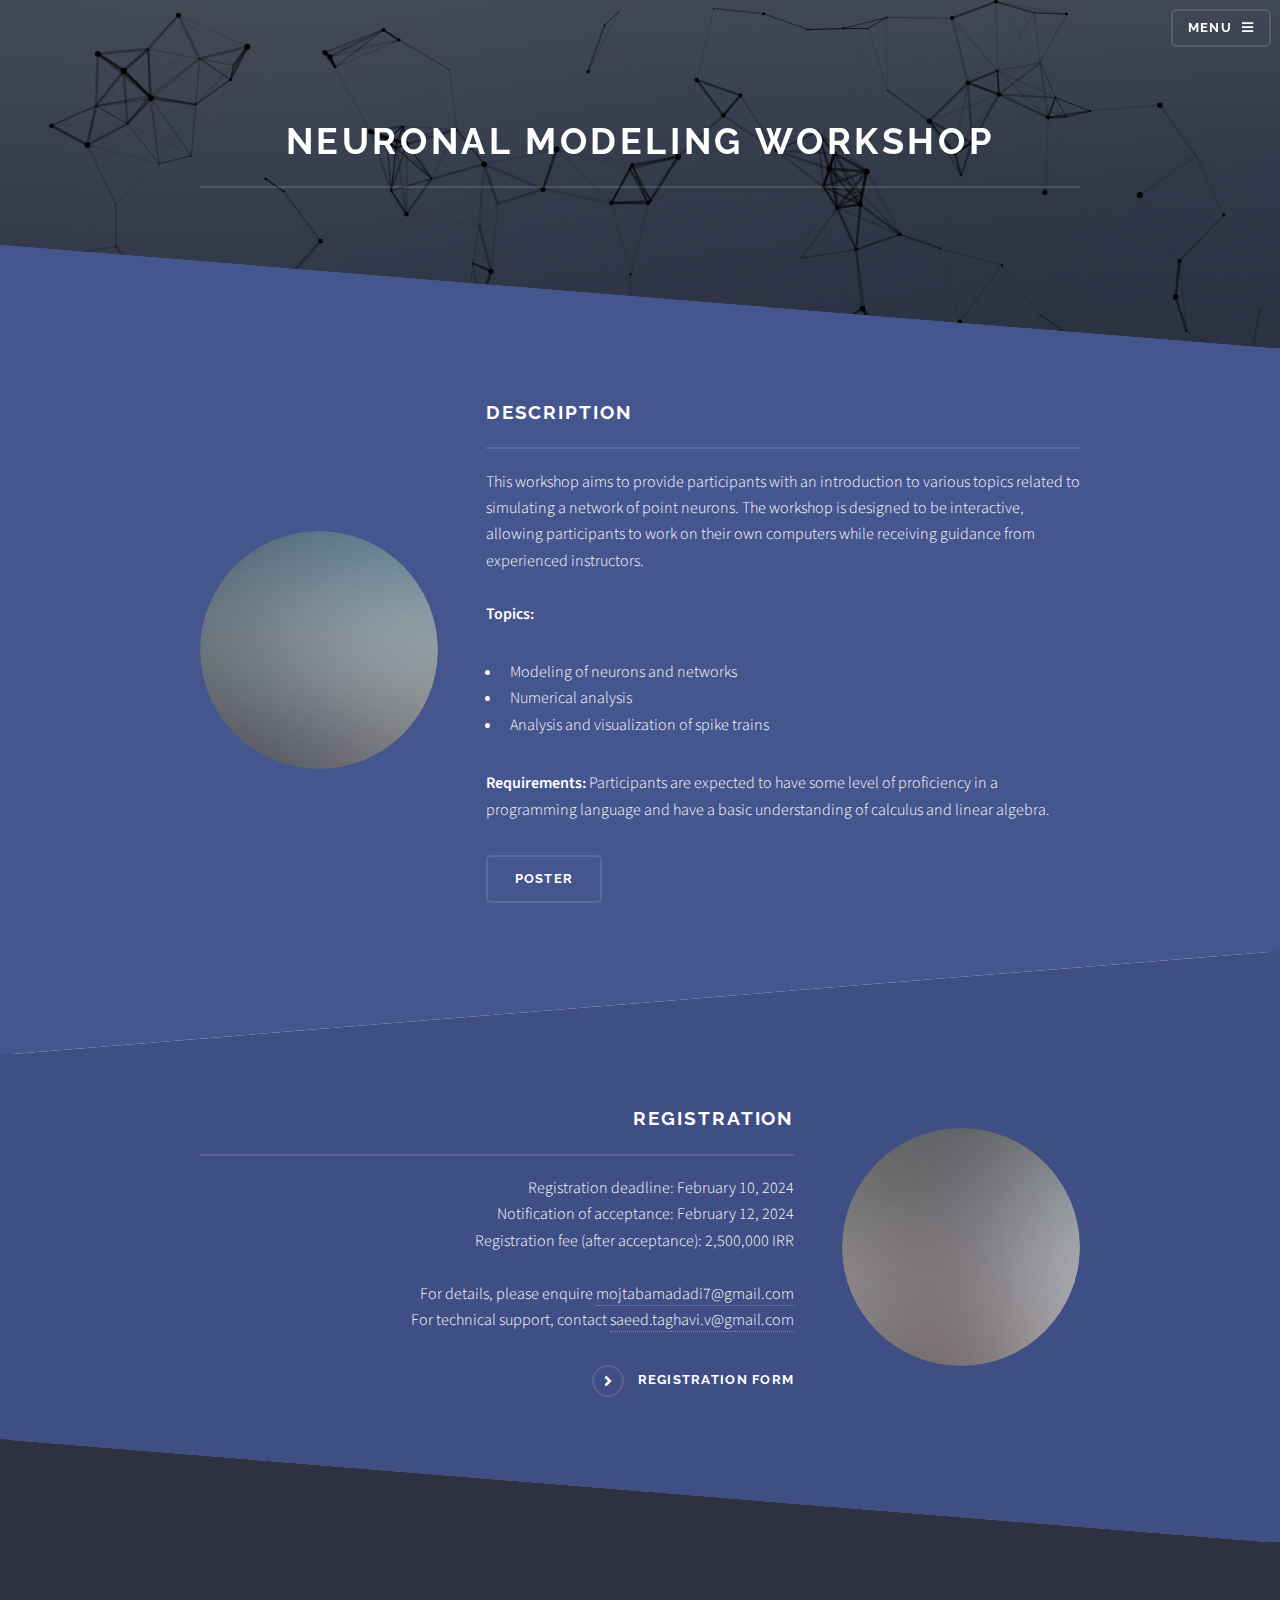
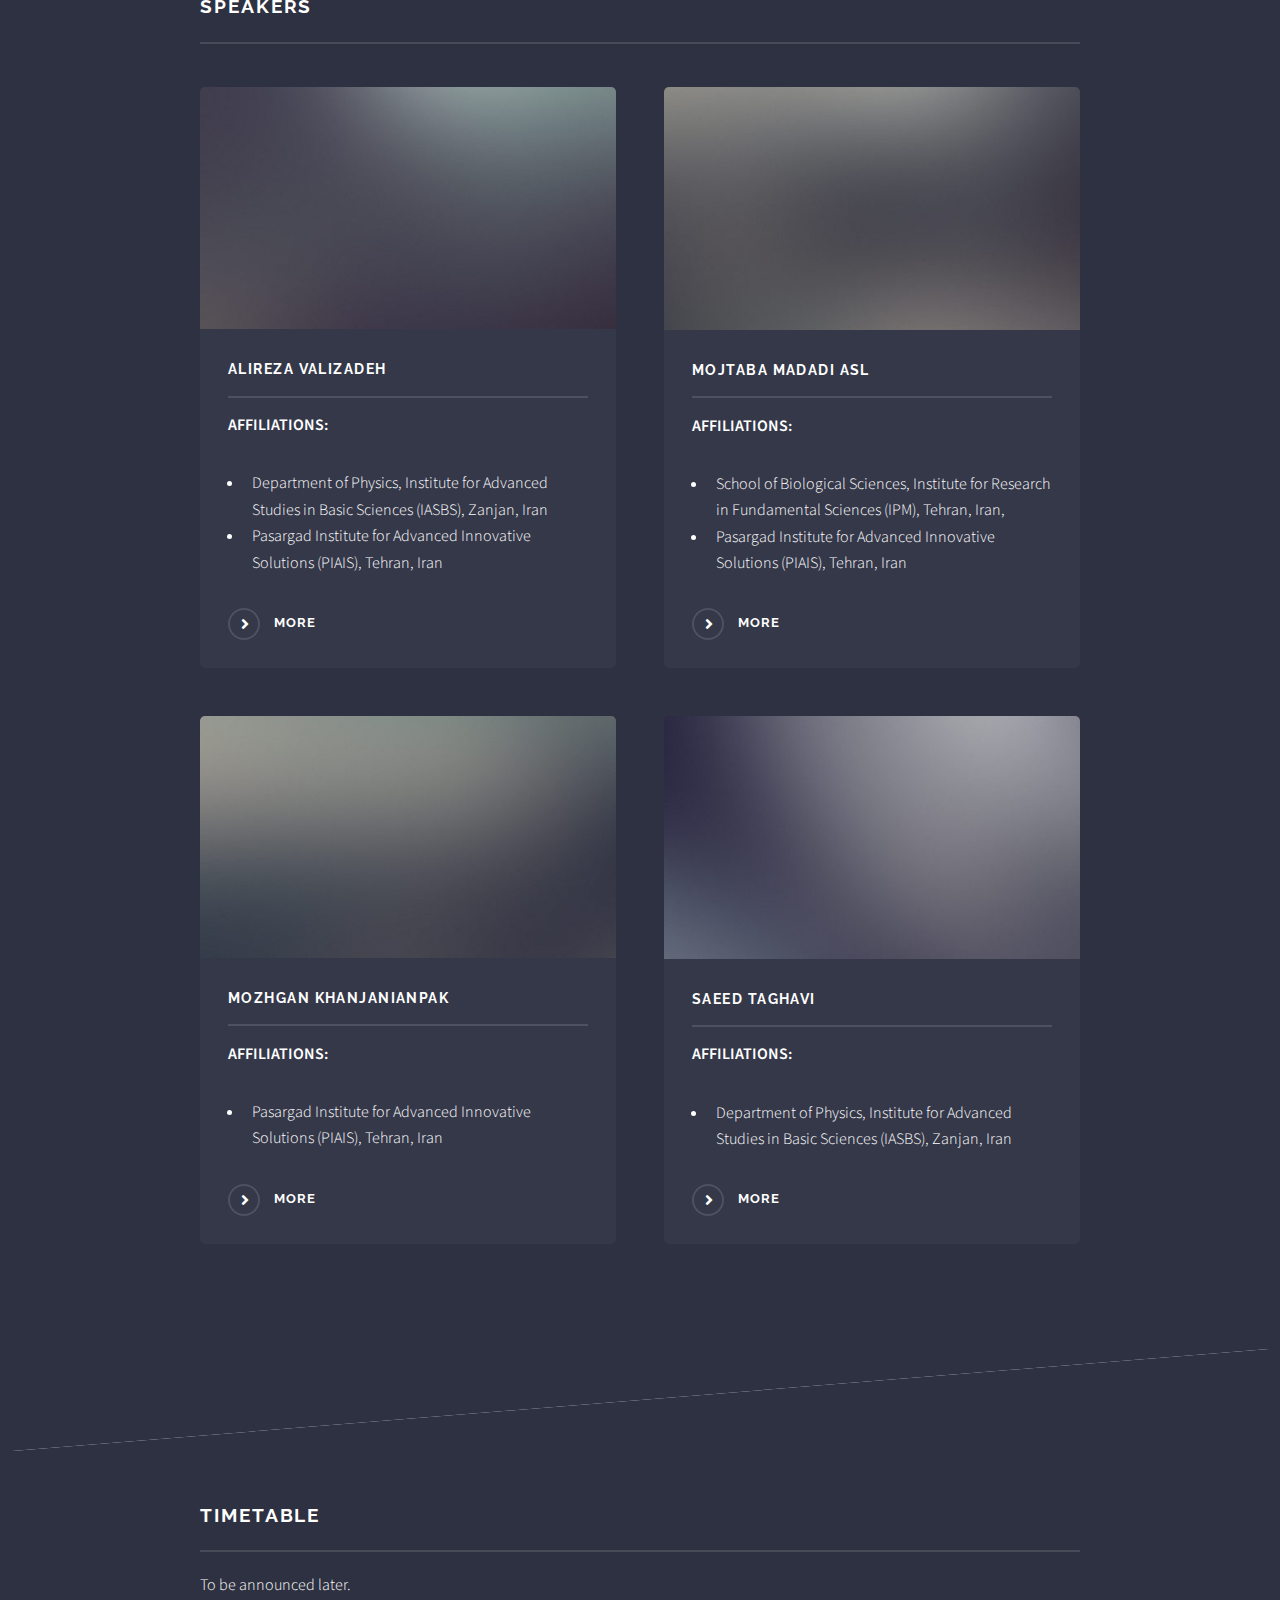
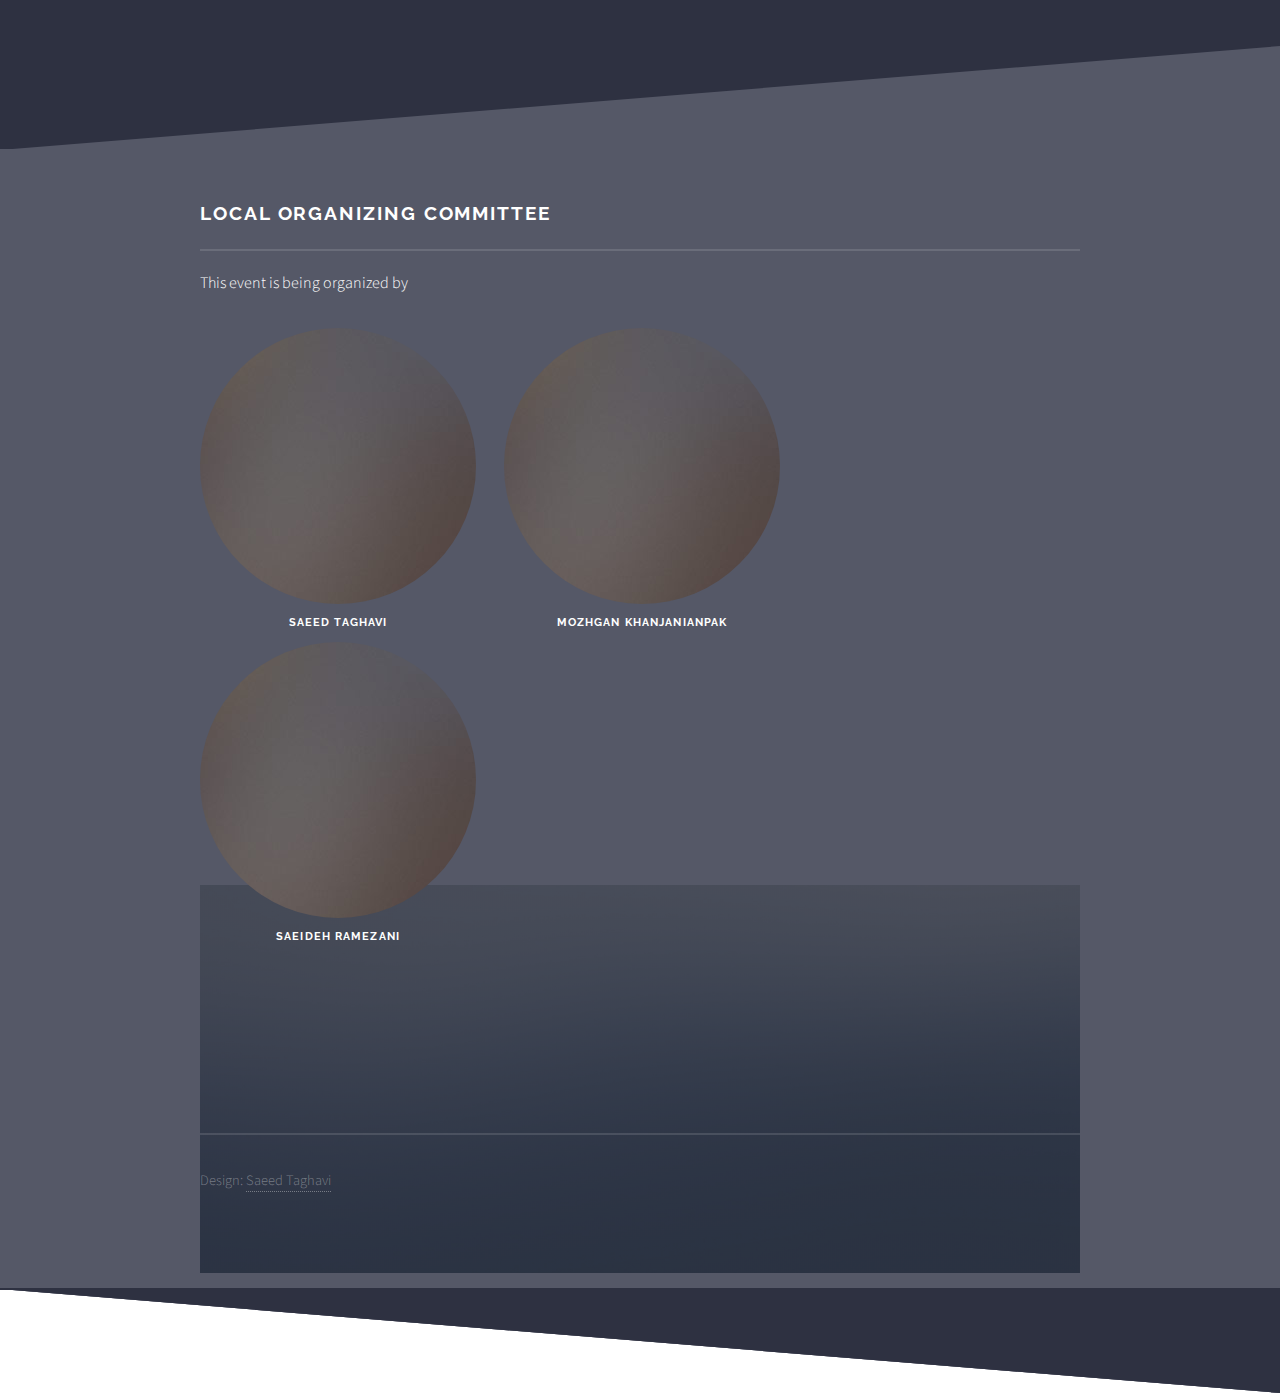
==== commit a492811c: "Update index.html" ====
--- a/index.html
+++ b/index.html
@@ -225,6 +225,7 @@
 								<div class="inner">
 									<h2 class="major">Timetable</h2>
 									<p>To be announced later.</p>
+								</div>
 				<!--
 									<h4>First day</h4>
 										<div class="table-wrapper">
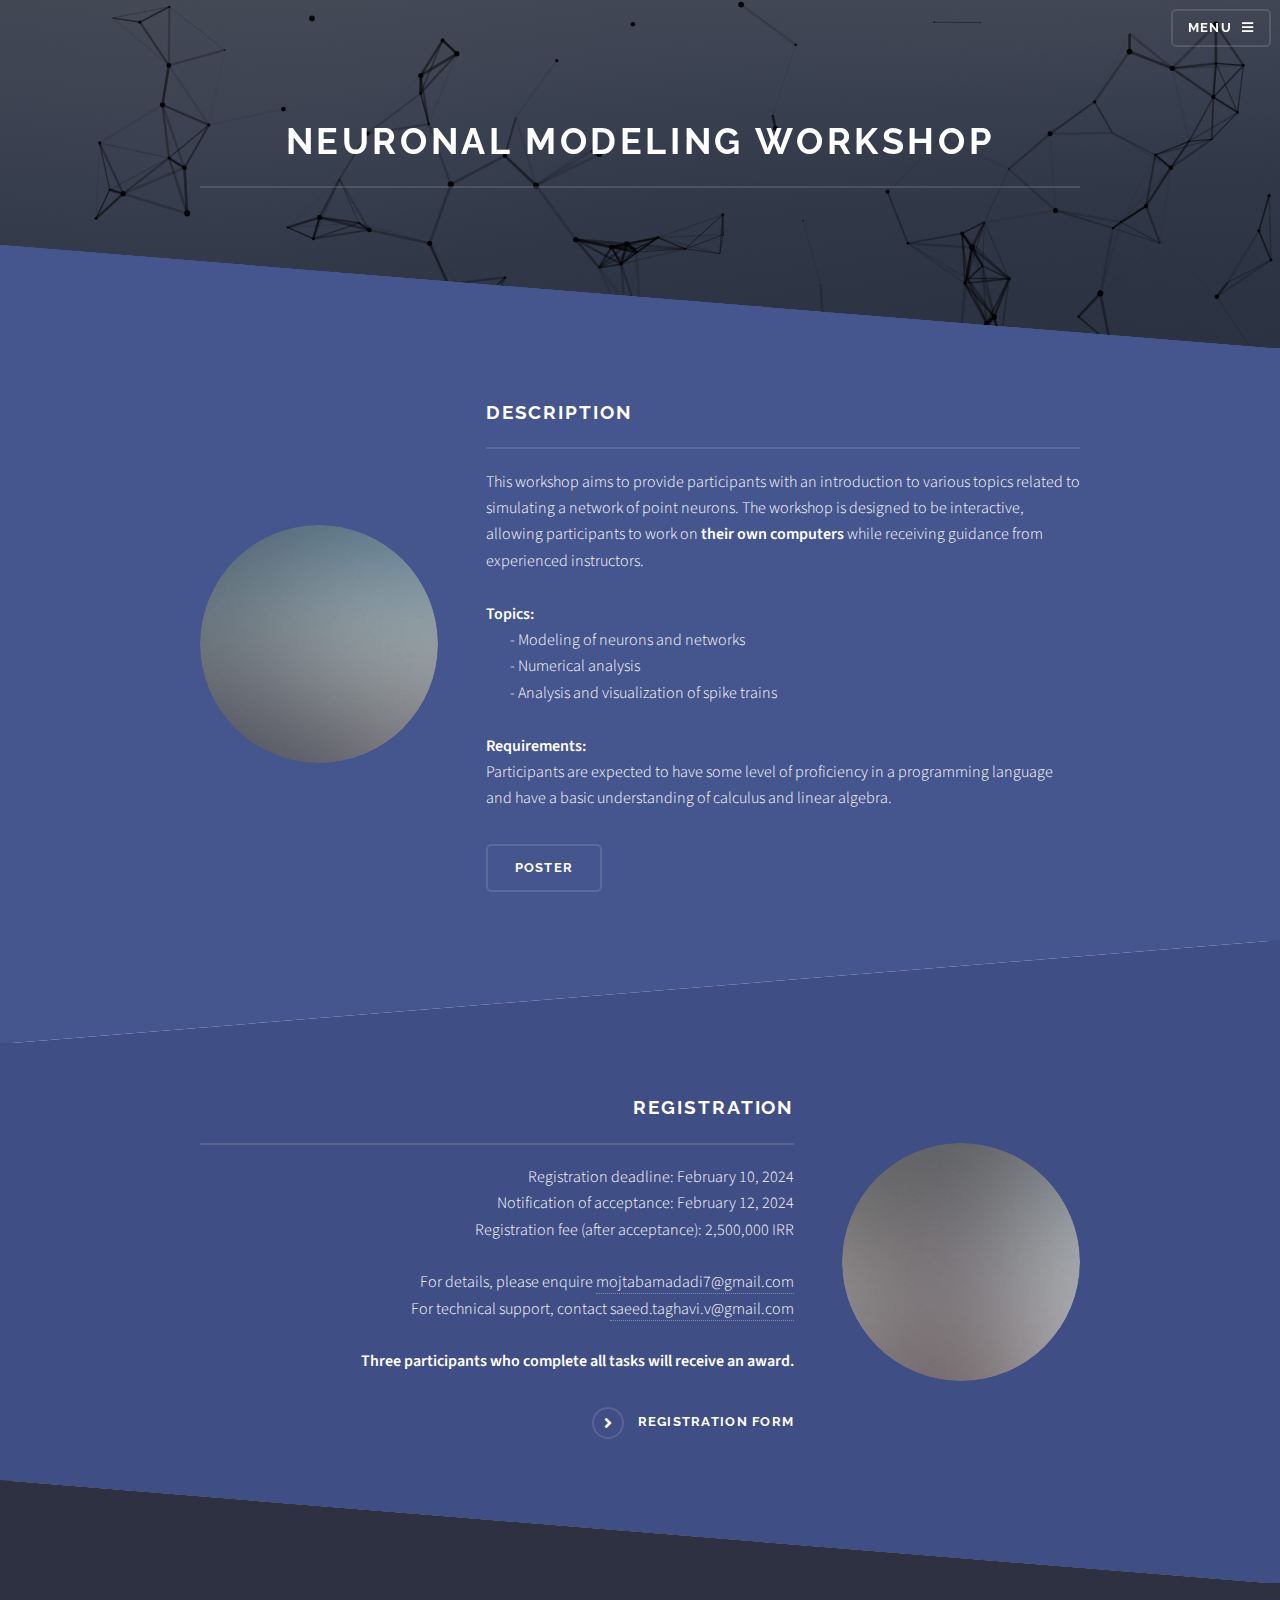
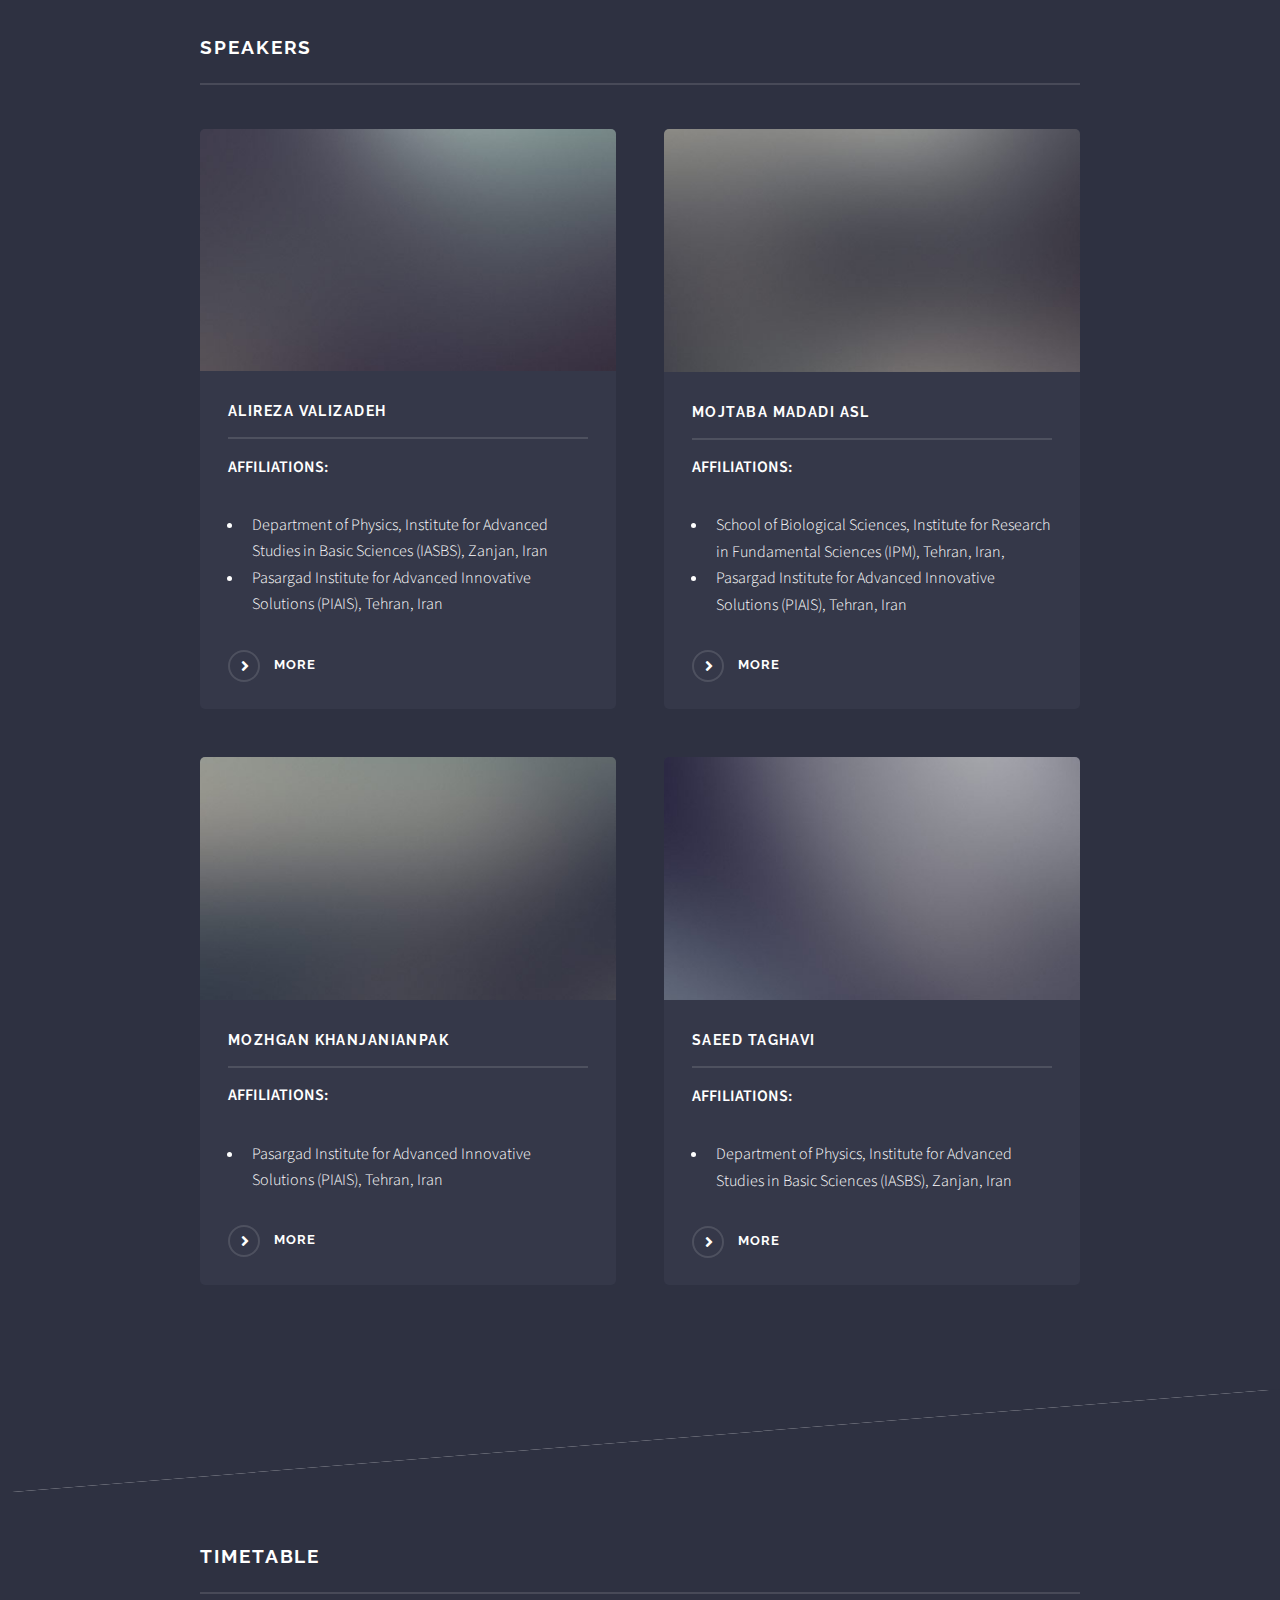
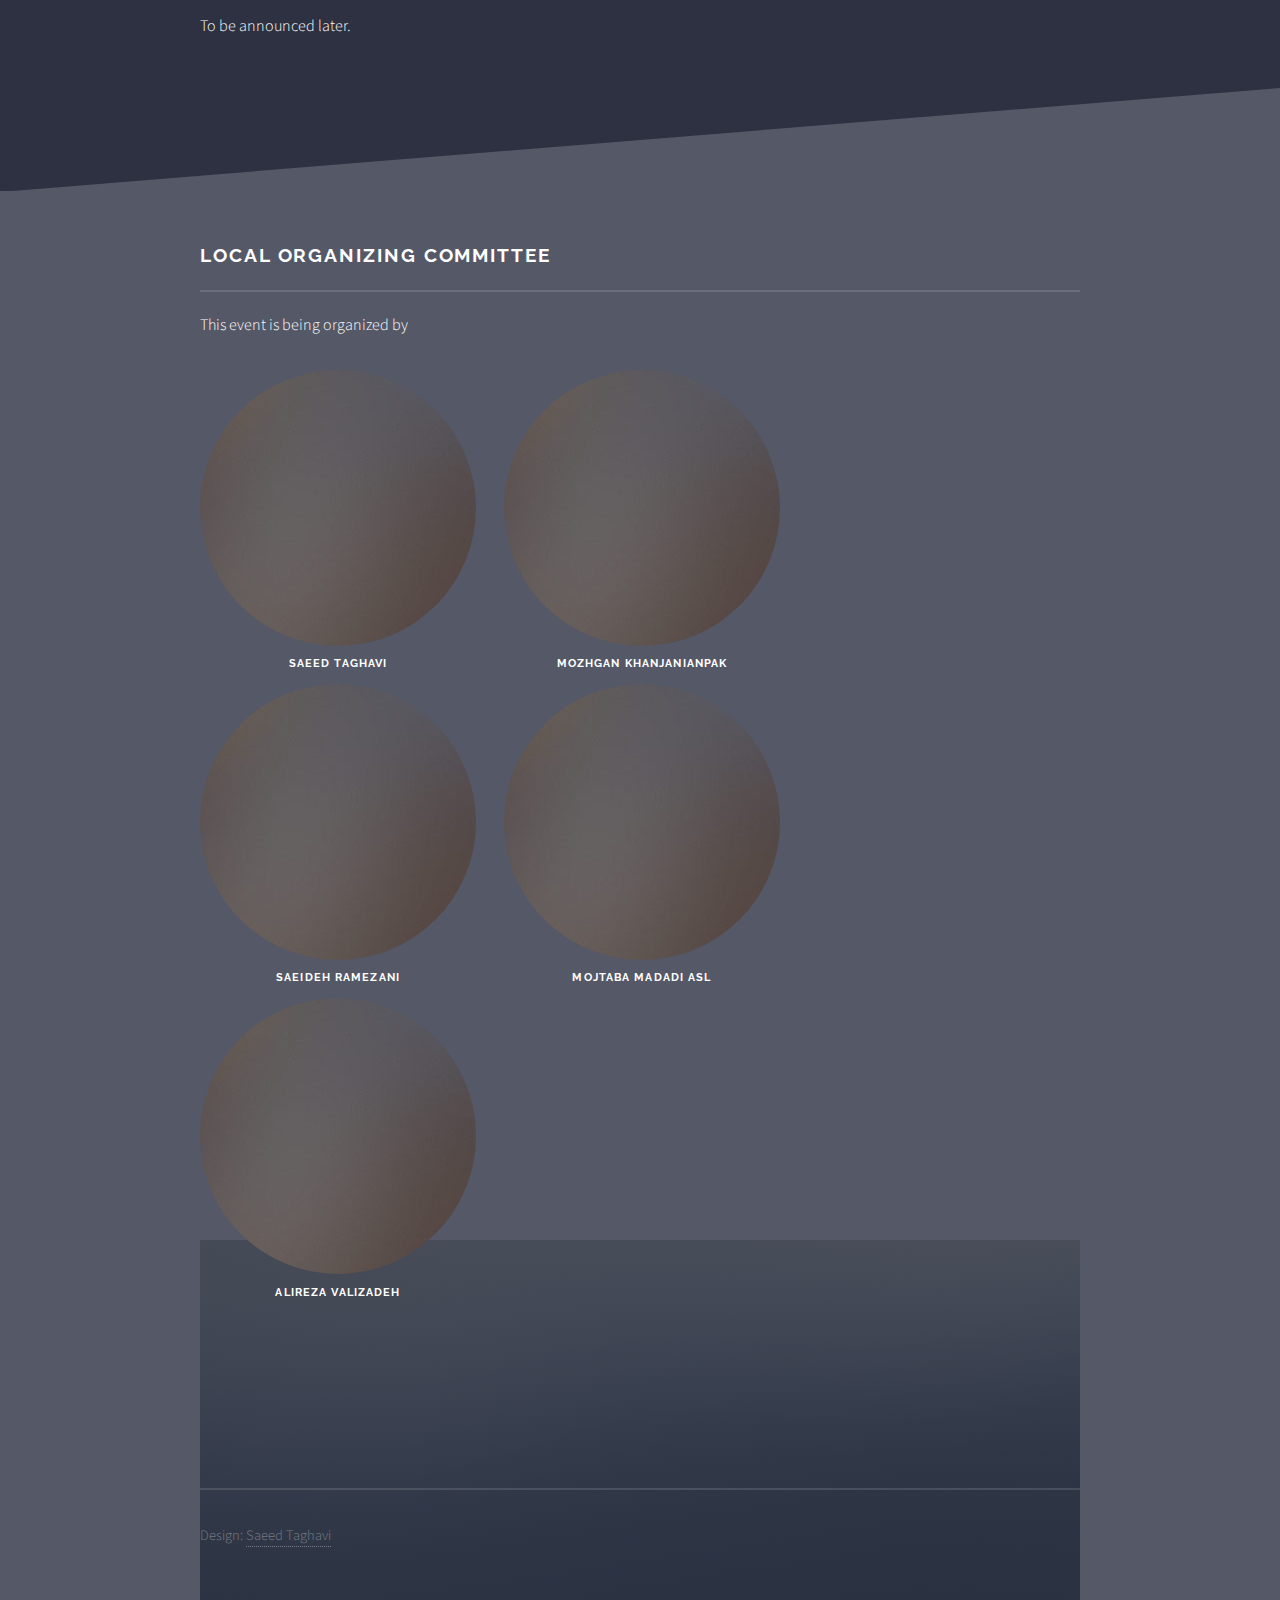
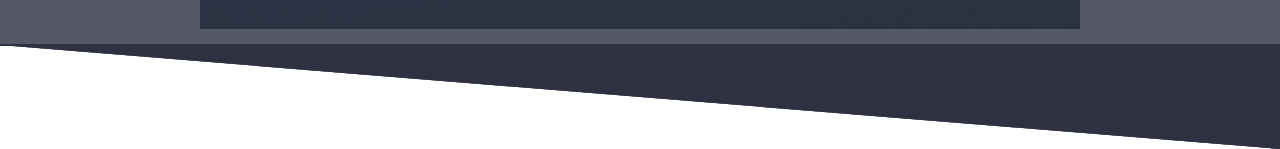
==== commit 33d01e86: "change section description" ====
--- a/index.html
+++ b/index.html
@@ -84,16 +84,21 @@
 									<div class="content">
 										<h2 class="major">Description</h2>
 										<p>
-											This workshop aims to provide participants with an introduction to various topics related to simulating a network of point neurons. The workshop is designed to be interactive, allowing participants to work on their own computers while receiving guidance from experienced instructors.
-											<br>
-											<br>
-											<strong> Topics: </strong>
+											This workshop aims to provide participants with an introduction to various topics related to simulating a network of point neurons. The workshop is designed to be interactive, allowing participants to work on <strong> their own computers </strong> while receiving guidance from experienced instructors.
+											<br>
+											<br>
+											<strong> Topics: </strong> <br>
+											&nbsp &nbsp &nbsp &nbsp - Modeling of neurons and networks <br>
+											&nbsp &nbsp &nbsp &nbsp - Numerical analysis<br>
+											&nbsp &nbsp &nbsp &nbsp - Analysis and visualization of spike trains<br>
+											<br>
+											<!-- <ul> 
 											<ul> 
 												<li> Modeling of neurons and networks </li>
 												<li> Numerical analysis</li>
 												<li> Analysis and visualization of spike trains</li>
-											</ul>
-											<strong> Requirements: </strong>
+											</ul> -->
+											<strong> Requirements: </strong> <br>
 											Participants are expected to have some level of proficiency in a programming language and have a basic understanding of calculus and linear algebra.
 										</p>
 										<!-- <a href="#" class="special">Learn more</a> -->
@@ -123,6 +128,12 @@
 											For details, please enquire <a href="mailto:mojtabamadadi7@gmail.com"> mojtabamadadi7@gmail.com</a>
 											<br>
 											For technical support, contact <a href="mailto:saeed.taghavi.v@gmail.com"> saeed.taghavi.v@gmail.com </a>
+											<br>
+											<br>
+											<strong>
+												Three participants who complete all tasks will receive an award.
+											</strong> 
+
 										</p>
 										<a href="https://docs.google.com/forms/d/e/1FAIpQLSc1IKGudhYJjw5Os7zu1wNEuJAqTuuz2uxUhx__F2bJ2BaHSw/viewform?usp=sf_link" target="_blank" class="special">registration form</a>
 									</div>
@@ -391,7 +402,6 @@
 								<h4 style="text-align: center;"><a href="#">Saeed Taghavi</a></h4>
 							</div>
 							
-							
 							<div class="4u 4u(medium) 5u(small)">
 								<span class="image" ><img src="images/pic01.jpg" alt style="border-radius: 50%"></span>
 								<h4 style="text-align: center;"><a href="#">Mozhgan Khanjanianpak</a></h4>
@@ -400,6 +410,16 @@
 							<div class="4u 4u(medium) 5u(small)">
 								<span class="image"><img src="images/pic01.jpg" alt style="border-radius: 50%"></span>
 								<h4 style="text-align: center;"><a href="#">Saeideh Ramezani</a></h4>
+							</div>
+
+							<div class="4u 4u(medium) 5u(small)">
+								<span class="image"><img src="images/pic01.jpg" alt style="border-radius: 50%"></span>
+								<h4 style="text-align: center;"><a href="#">Mojtaba Madadi Asl</a></h4>
+							</div>
+
+							<div class="4u 4u(medium) 5u(small)">
+								<span class="image"><img src="images/pic01.jpg" alt style="border-radius: 50%"></span>
+								<h4 style="text-align: center;"><a href="#">Alireza Valizadeh</a></h4>
 							</div>
 							
 							
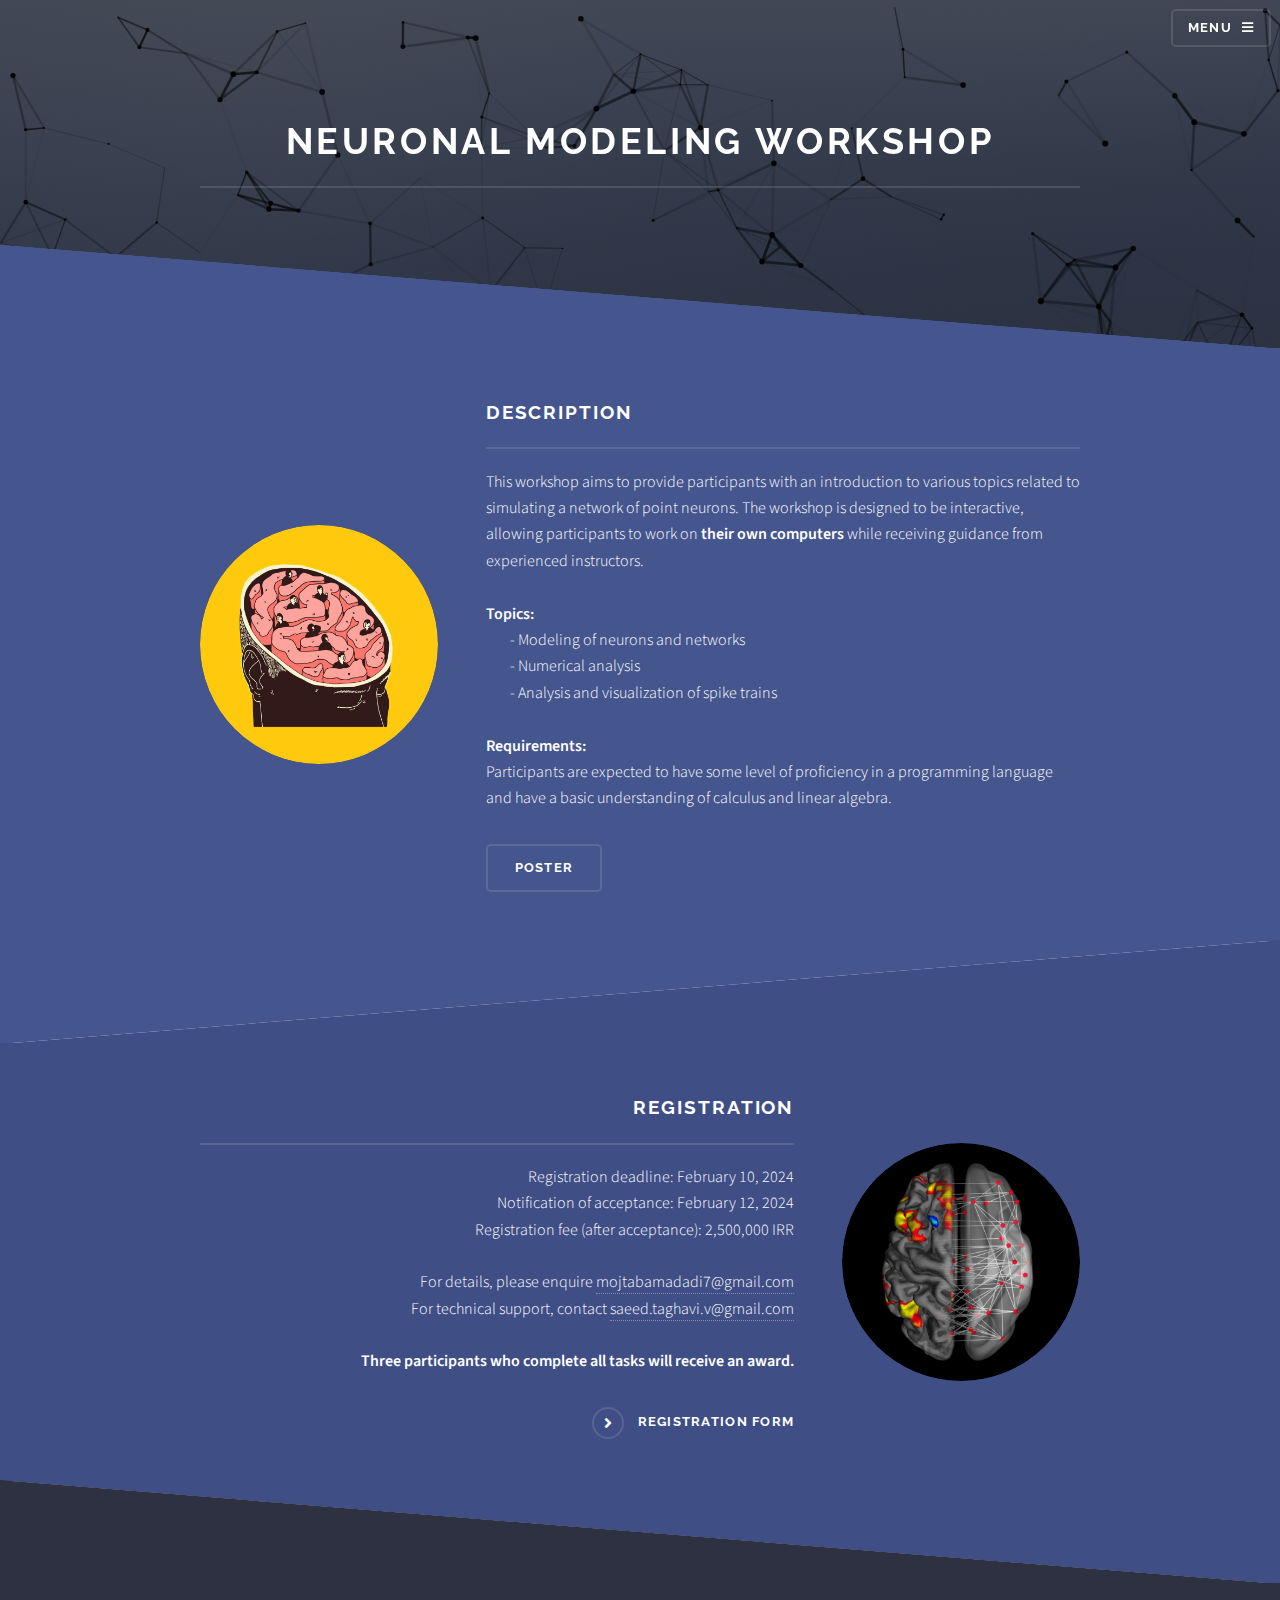
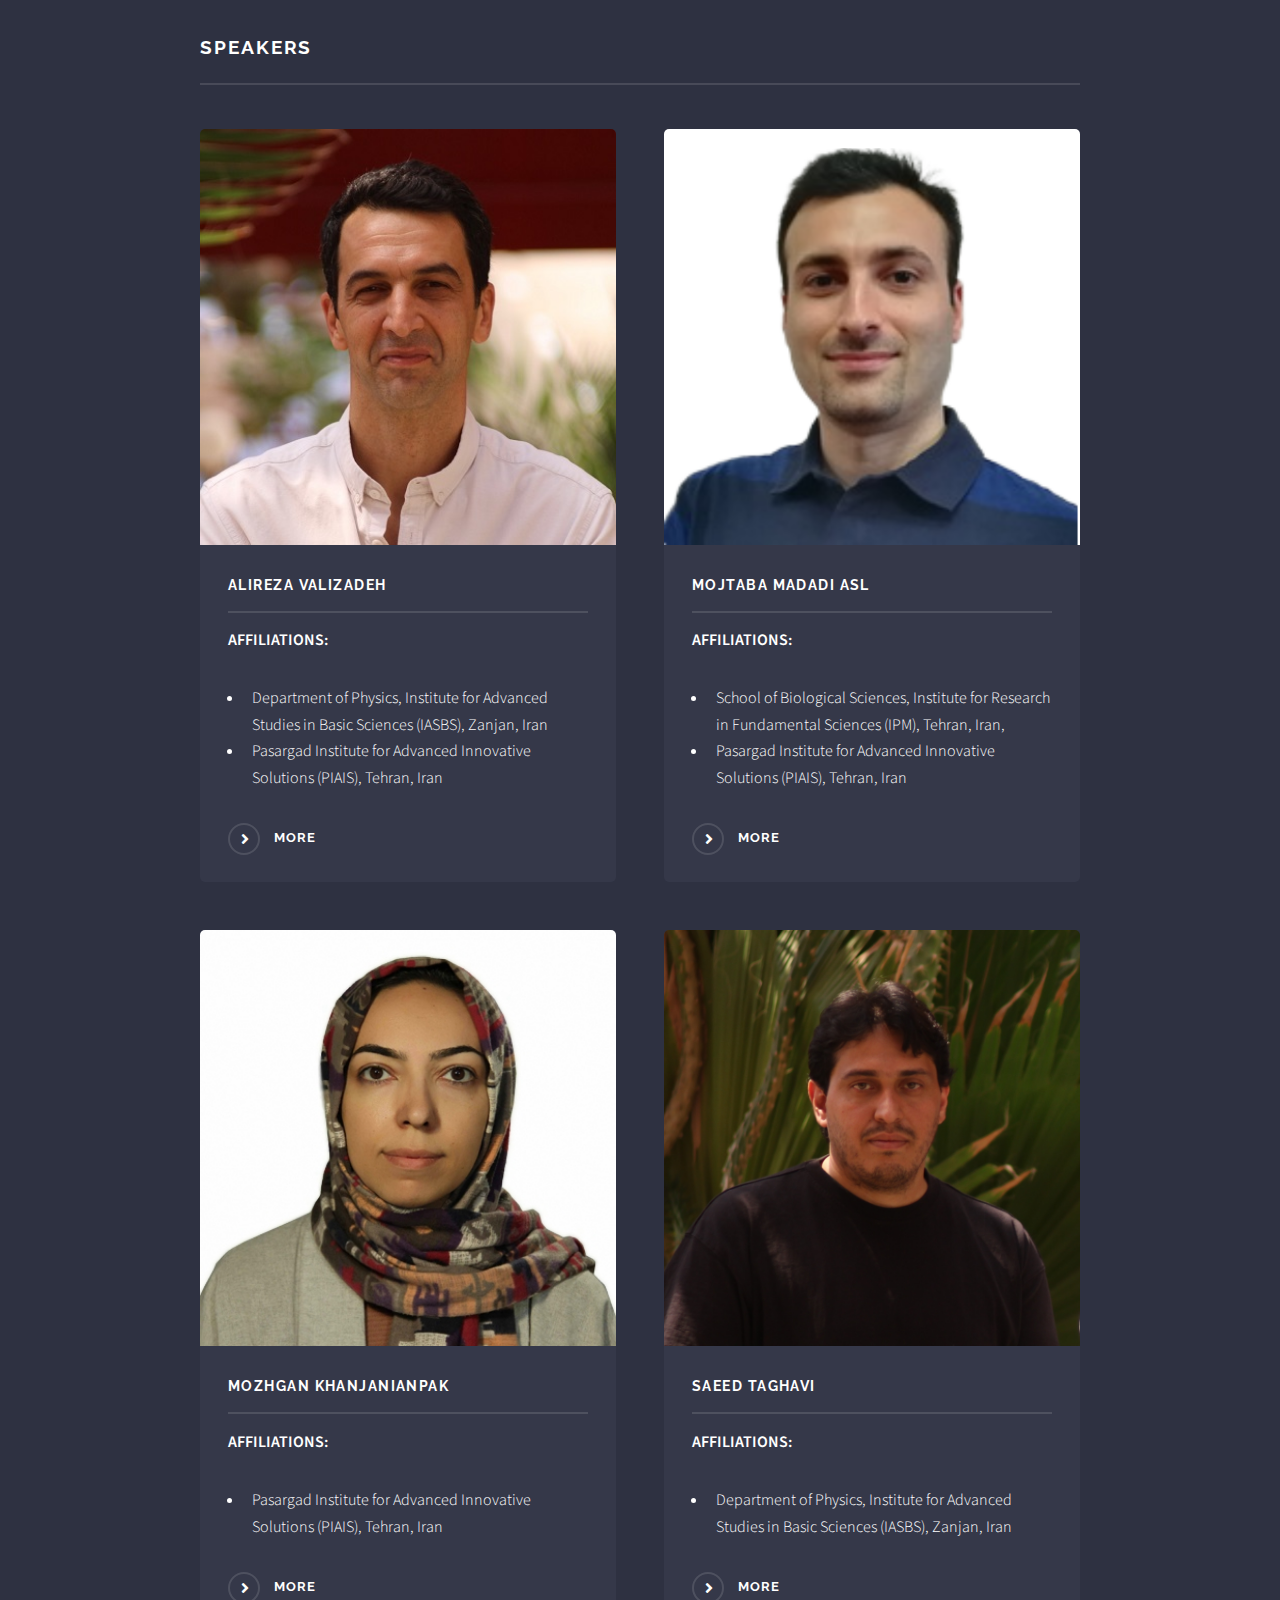
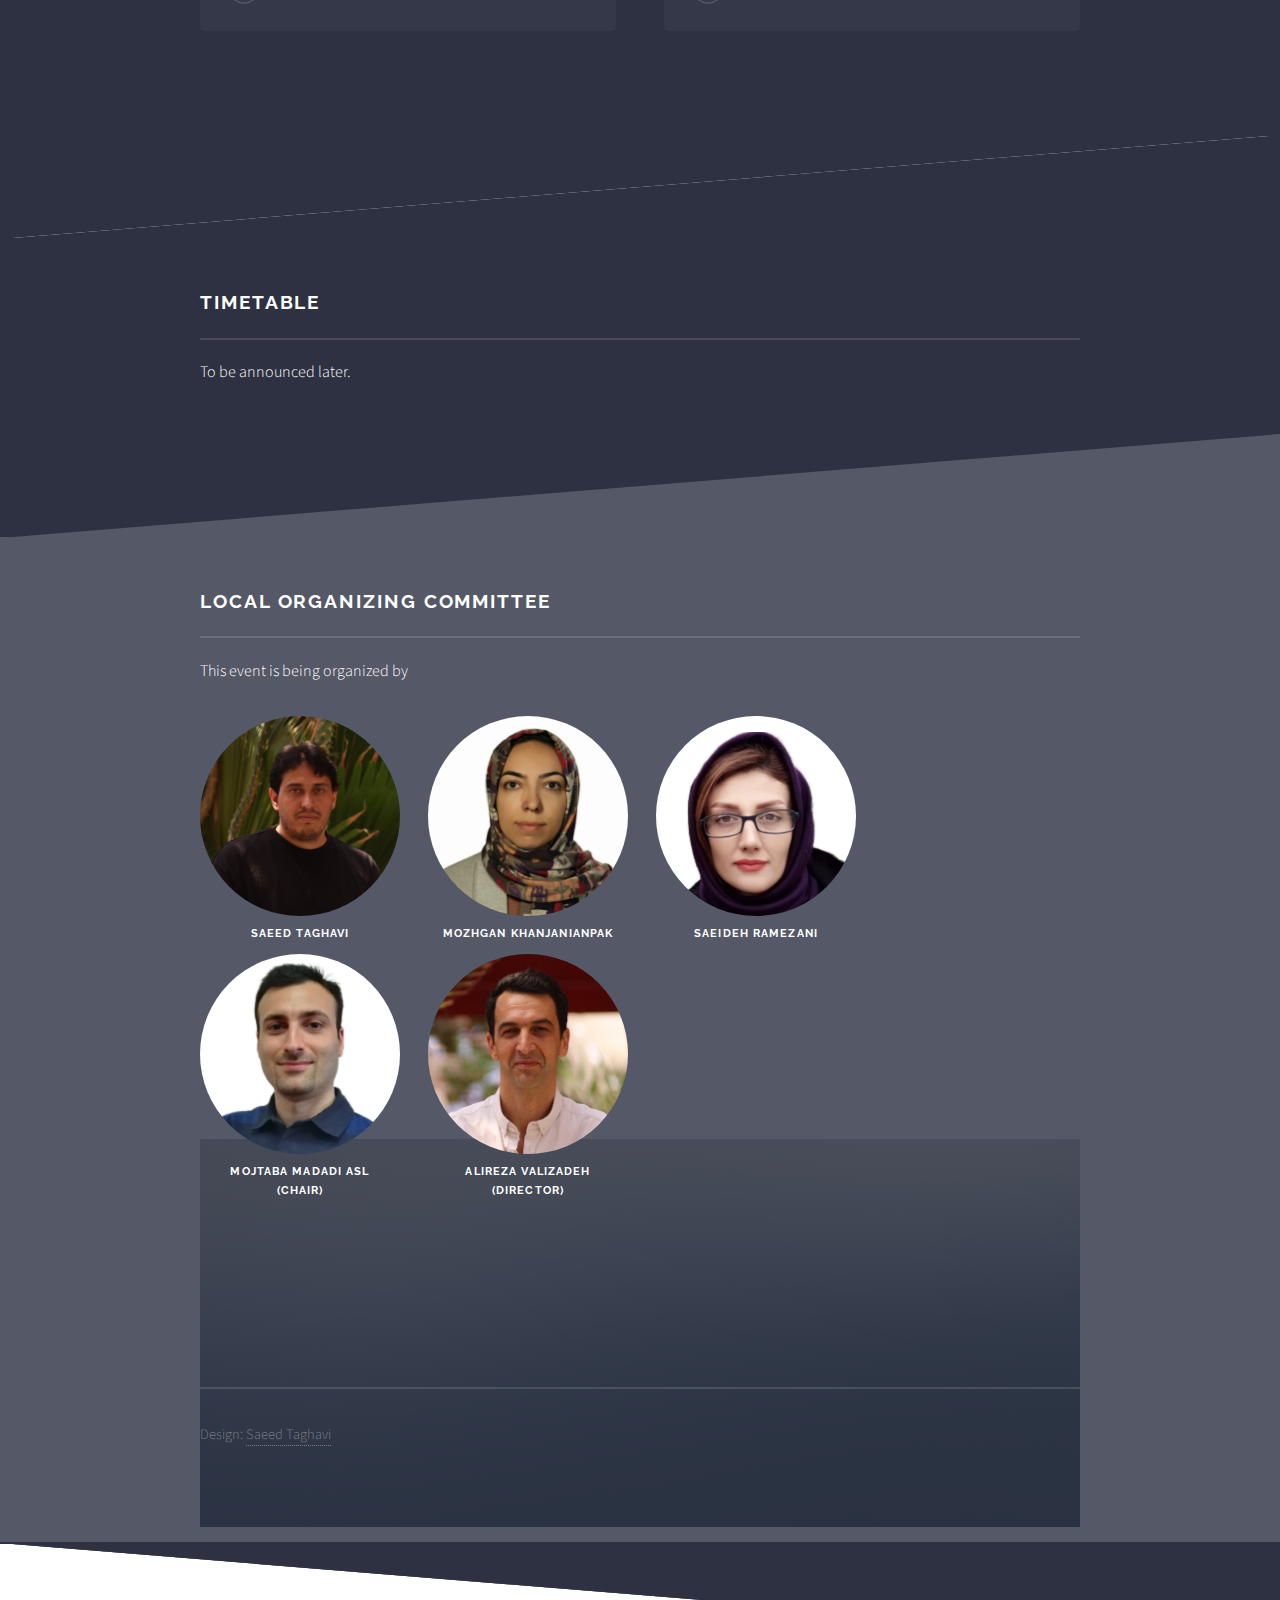
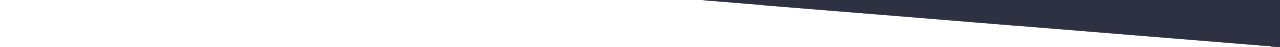
==== commit 218a858f: "update poster and website and photos" ====
--- a/index.html
+++ b/index.html
@@ -6,7 +6,8 @@
 -->
 <html>
 	<head>
-		<title>Solid State by HTML5 UP</title>
+		<title>NEURONAL MODELING WORKSHOP</title>
+		<link rel="icon" type="images/x-icon" href="images/bst.jpg" />
 		<meta charset="utf-8" />
 		<meta name="viewport" content="width=device-width, initial-scale=1, user-scalable=no" />
 		<link rel="stylesheet" href="assets/css/main.css" />
@@ -80,7 +81,7 @@
 						<section id="two" class="wrapper alt spotlight style2">
 								<div id="div_information"></div>
 								<div class="inner">
-									<a href="#" class="image"><img src="images/pic02.jpg" alt="" /></a>
+									<a href="#" class="image"><img src="images/pic03.jpg" alt="" /></a>
 									<div class="content">
 										<h2 class="major">Description</h2>
 										<p>
@@ -104,7 +105,7 @@
 										<!-- <a href="#" class="special">Learn more</a> -->
 										<ul class="actions">
 											<center>
-												<li> <a href="docs/poster.pdf" class="button"> Poster</a> </li>
+												<li> <a href="poster/poster.pdf" class="button"> Poster</a> </li>
 											</center>
 										</ul>
 									</div>
@@ -117,7 +118,7 @@
 							<section id="three" class="wrapper spotlight style3">
 								<div id="div_registration"></div>
 								<div class="inner">
-									<a href="#" class="image"><img src="images/pic03.jpg" alt="" /></a>
+									<a href="#" class="image"><img src="images/br.jpg" alt="" /></a>
 									<div class="content">
 										<h2 class="major">Registration</h2>
 										<p>
@@ -175,7 +176,7 @@
 										<!-- <p>Cras mattis ante fermentum, malesuada neque vitae, eleifend erat. Phasellus non pulvinar erat. Fusce tincidunt, nisl eget mattis egestas, purus ipsum consequat orci, sit amet lobortis lorem lacus in tellus. Sed ac elementum arcu. Quisque placerat auctor laoreet.</p> -->
 										<section class="features">
 											<article>
-												<a href="#" class="image"><img src="images/pic04.jpg" alt="" /></a>
+												<a href="#" class="image"><img src="images/alireza.jpg" alt="" /></a>
 												<h3 class="major">Alireza Valizadeh</h3>
 												<p>
 													<strong>AFFILIATIONS: </strong> <br>
@@ -187,7 +188,7 @@
 												<a href="https://scholar.google.com/citations?user=mt6sIDkAAAAJ&hl=en" target="_blank" class="special">more</a>
 											</article>
 											<article>
-												<a href="#" class="image"><img src="images/pic05.jpg" alt="" /></a>
+												<a href="#" class="image"><img src="images/mojtaba.png" alt="" /></a>
 												<h3 class="major">Mojtaba Madadi Asl</h3>
 												<p>
 													<strong>AFFILIATIONS: </strong> <br>
@@ -199,7 +200,7 @@
 												<a href="https://scholar.google.com/citations?user=M55bYrgAAAAJ&hl=en" target="_blank" class="special">more</a>
 											</article>
 											<article>
-												<a href="#" class="image"><img src="images/pic06.jpg" alt="" /></a>
+												<a href="#" class="image"><img src="images/mozhgan.jpg" alt="" /></a>
 												<h3 class="major">Mozhgan Khanjanianpak</h3>
 												<p>
 													<strong>AFFILIATIONS: </strong> <br>
@@ -210,7 +211,7 @@
 												<a href="https://scholar.google.com/citations?user=1kKiO9wAAAAJ&hl=en" target="_blank" class="special">more</a>
 											</article>
 											<article>
-												<a href="#" class="image"><img src="images/pic07.jpg" alt="" /></a>
+												<a href="#" class="image"><img src="images/saeed.jpg" alt="" /></a>
 												<h3 class="major">Saeed Taghavi</h3>
 												<p>
 													<strong>AFFILIATIONS: </strong> <br>
@@ -218,7 +219,7 @@
 														<li>Department of Physics, Institute for Advanced Studies in Basic Sciences (IASBS), Zanjan, Iran</li>
 													</ul>
 												</p>
-												<a href="#" class="special">more</a>
+												<a href="https://www.linkedin.com/in/saeed-taghavi-a16488130/" target="_blank" class="special">more</a>
 											</article>
 										</section>
 										<ul class="actions">
@@ -398,33 +399,34 @@
 									
 		
 							<div class="4u 4u(medium) 5u(small)">
-								<span class="image" ><img src="images/pic01.jpg" alt style="border-radius: 50%"></span>
-								<h4 style="text-align: center;"><a href="#">Saeed Taghavi</a></h4>
+								<span class="image" ><img src="images/saeed.jpg" alt style="border-radius: 50% ;width: 200px; height: 200px"></span>
+								<h4 style="text-align: center;"><a href="https://www.linkedin.com/in/saeed-taghavi-a16488130/" target="_blank">Saeed Taghavi</a></h4>
 							</div>
-							
+
 							<div class="4u 4u(medium) 5u(small)">
-								<span class="image" ><img src="images/pic01.jpg" alt style="border-radius: 50%"></span>
-								<h4 style="text-align: center;"><a href="#">Mozhgan Khanjanianpak</a></h4>
+								<span class="image" ><img src="images/mozhgan.jpg" alt style="border-radius: 50% ;width: 200px; height: 200px"></span>
+								<h4 style="text-align: center;"><a href="https://scholar.google.com/citations?user=1kKiO9wAAAAJ&hl=en" target="_blank">Mozhgan Khanjanianpak</a></h4>
 							</div>
-
+							
 							<div class="4u 4u(medium) 5u(small)">
-								<span class="image"><img src="images/pic01.jpg" alt style="border-radius: 50%"></span>
-								<h4 style="text-align: center;"><a href="#">Saeideh Ramezani</a></h4>
+								<span class="image" ><img src="images/saeedeh.png" alt style="border-radius: 50% ;width: 200px; height: 200px"></span>
+								<h4 style="text-align: center;"><a href="https://www.researchgate.net/profile/Saeideh-Ramezani-Akbarabadi-2" target="_blank">Saeideh Ramezani</a></h4>
 							</div>
-
+							
 							<div class="4u 4u(medium) 5u(small)">
-								<span class="image"><img src="images/pic01.jpg" alt style="border-radius: 50%"></span>
-								<h4 style="text-align: center;"><a href="#">Mojtaba Madadi Asl</a></h4>
+								<span class="image" ><img src="images/mojtaba.png" alt style="border-radius: 50% ;width: 200px; height: 200px"></span>
+								<h4 style="text-align: center;"><a href="https://scholar.google.com/citations?user=M55bYrgAAAAJ&hl=en" target="_blank">Mojtaba Madadi Asl <br> (chair)</a></h4>
 							</div>
-
+							
 							<div class="4u 4u(medium) 5u(small)">
-								<span class="image"><img src="images/pic01.jpg" alt style="border-radius: 50%"></span>
-								<h4 style="text-align: center;"><a href="#">Alireza Valizadeh</a></h4>
+								<span class="image" ><img src="images/alireza.jpg" alt style="border-radius: 50% ;width: 200px; height: 200px"></span>
+								<h4 style="text-align: center;"><a href="https://scholar.google.com/citations?user=mt6sIDkAAAAJ&hl=en" target="_blank"> Alireza Valizadeh <br> (Director) </a></h4>
+								
 							</div>
 							
 							
 							
-						
+							
 						</div>
 						<div class="row uniform speakers organizers">
 							
@@ -433,16 +435,16 @@
 								
 							</div>
 						</div>
-					 
-
-
-
-				<!-- Footer -->
-					<section id="footer">
-						<div class="inner">
-							<!-- <h2 class="major">Get in touch</h2> -->
-							<!-- <p>Cras mattis ante fermentum, malesuada neque vitae, eleifend erat. Phasellus non pulvinar erat. Fusce tincidunt, nisl eget mattis egestas, purus ipsum consequat orci, sit amet lobortis lorem lacus in tellus. Sed ac elementum arcu. Quisque placerat auctor laoreet.</p> -->
-							<!-- <form method="post" action="#">
+						
+						
+						
+						
+						<!-- Footer -->
+						<section id="footer">
+							<div class="inner">
+								<!-- <h2 class="major">Get in touch</h2> -->
+								<!-- <p>Cras mattis ante fermentum, malesuada neque vitae, eleifend erat. Phasellus non pulvinar erat. Fusce tincidunt, nisl eget mattis egestas, purus ipsum consequat orci, sit amet lobortis lorem lacus in tellus. Sed ac elementum arcu. Quisque placerat auctor laoreet.</p> -->
+								<!-- <form method="post" action="#">
 								<div class="fields">
 									<div class="field">
 										<label for="name">Name</label>
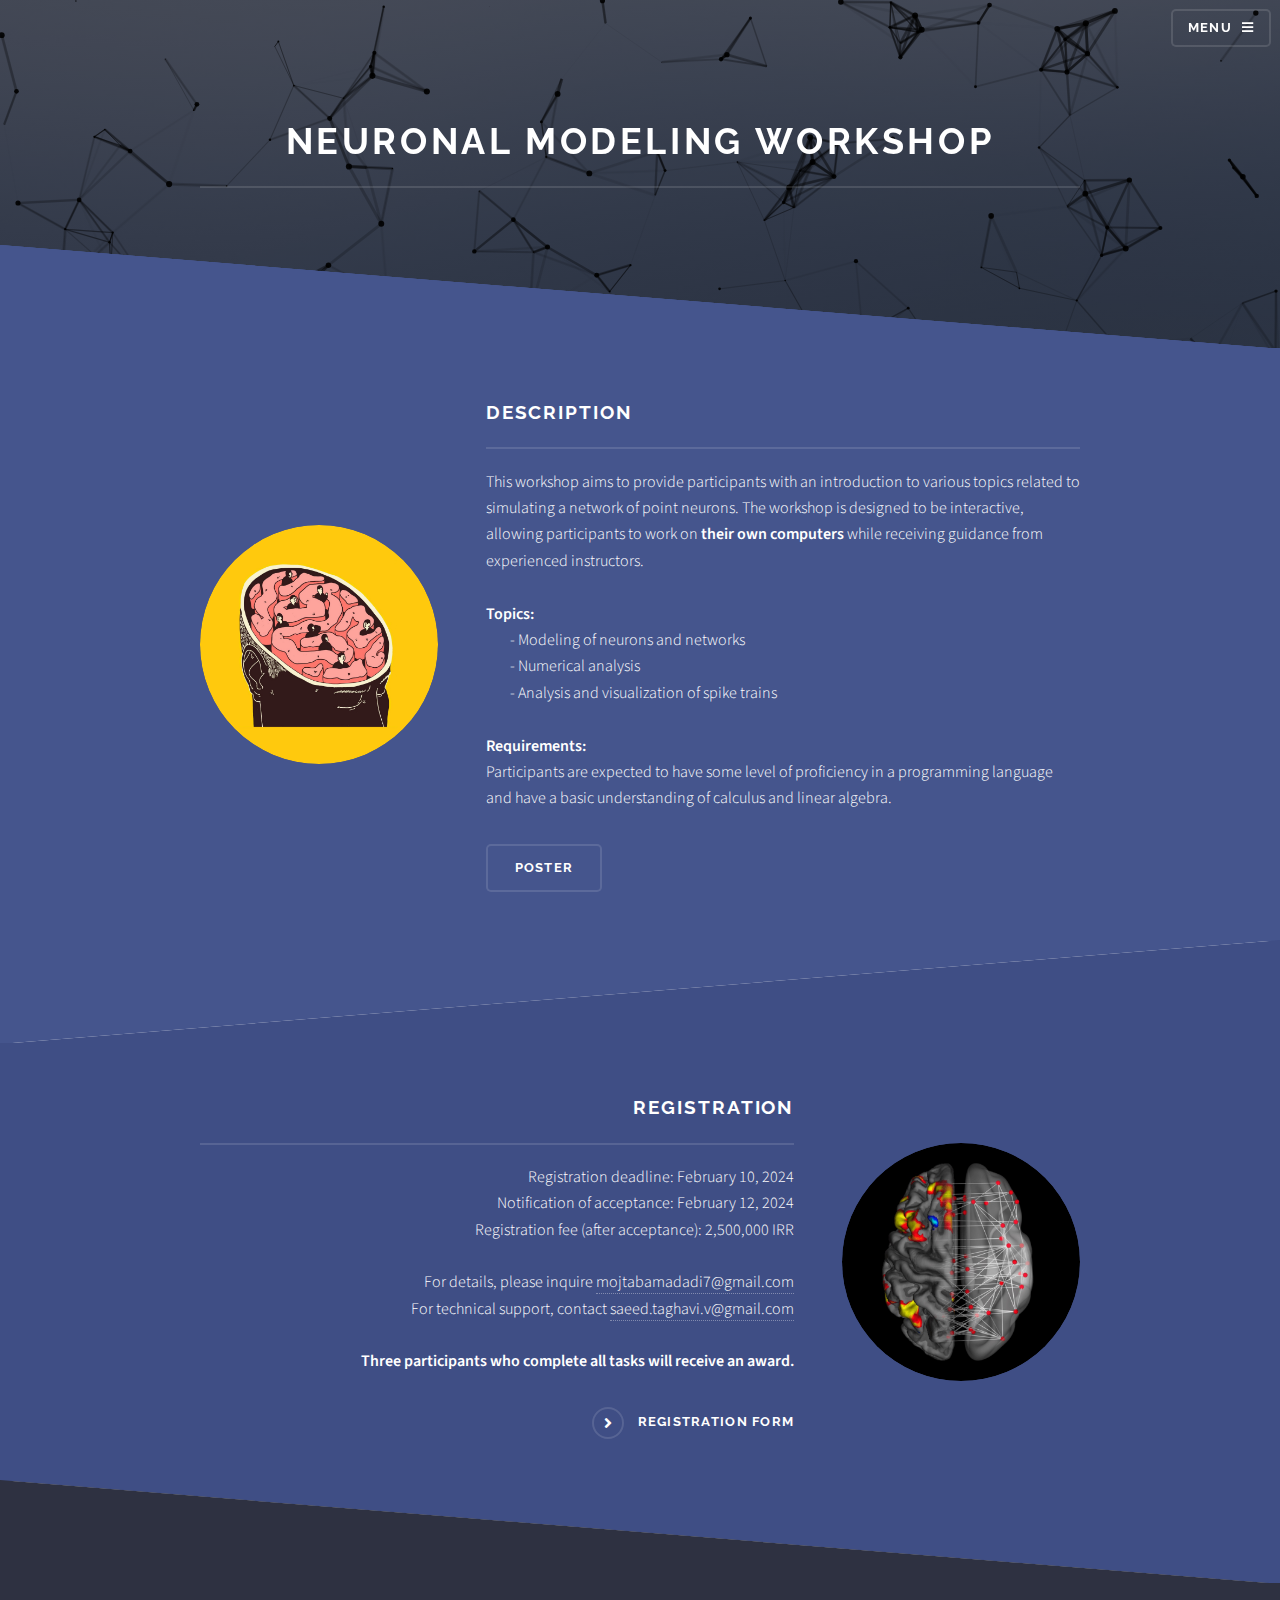
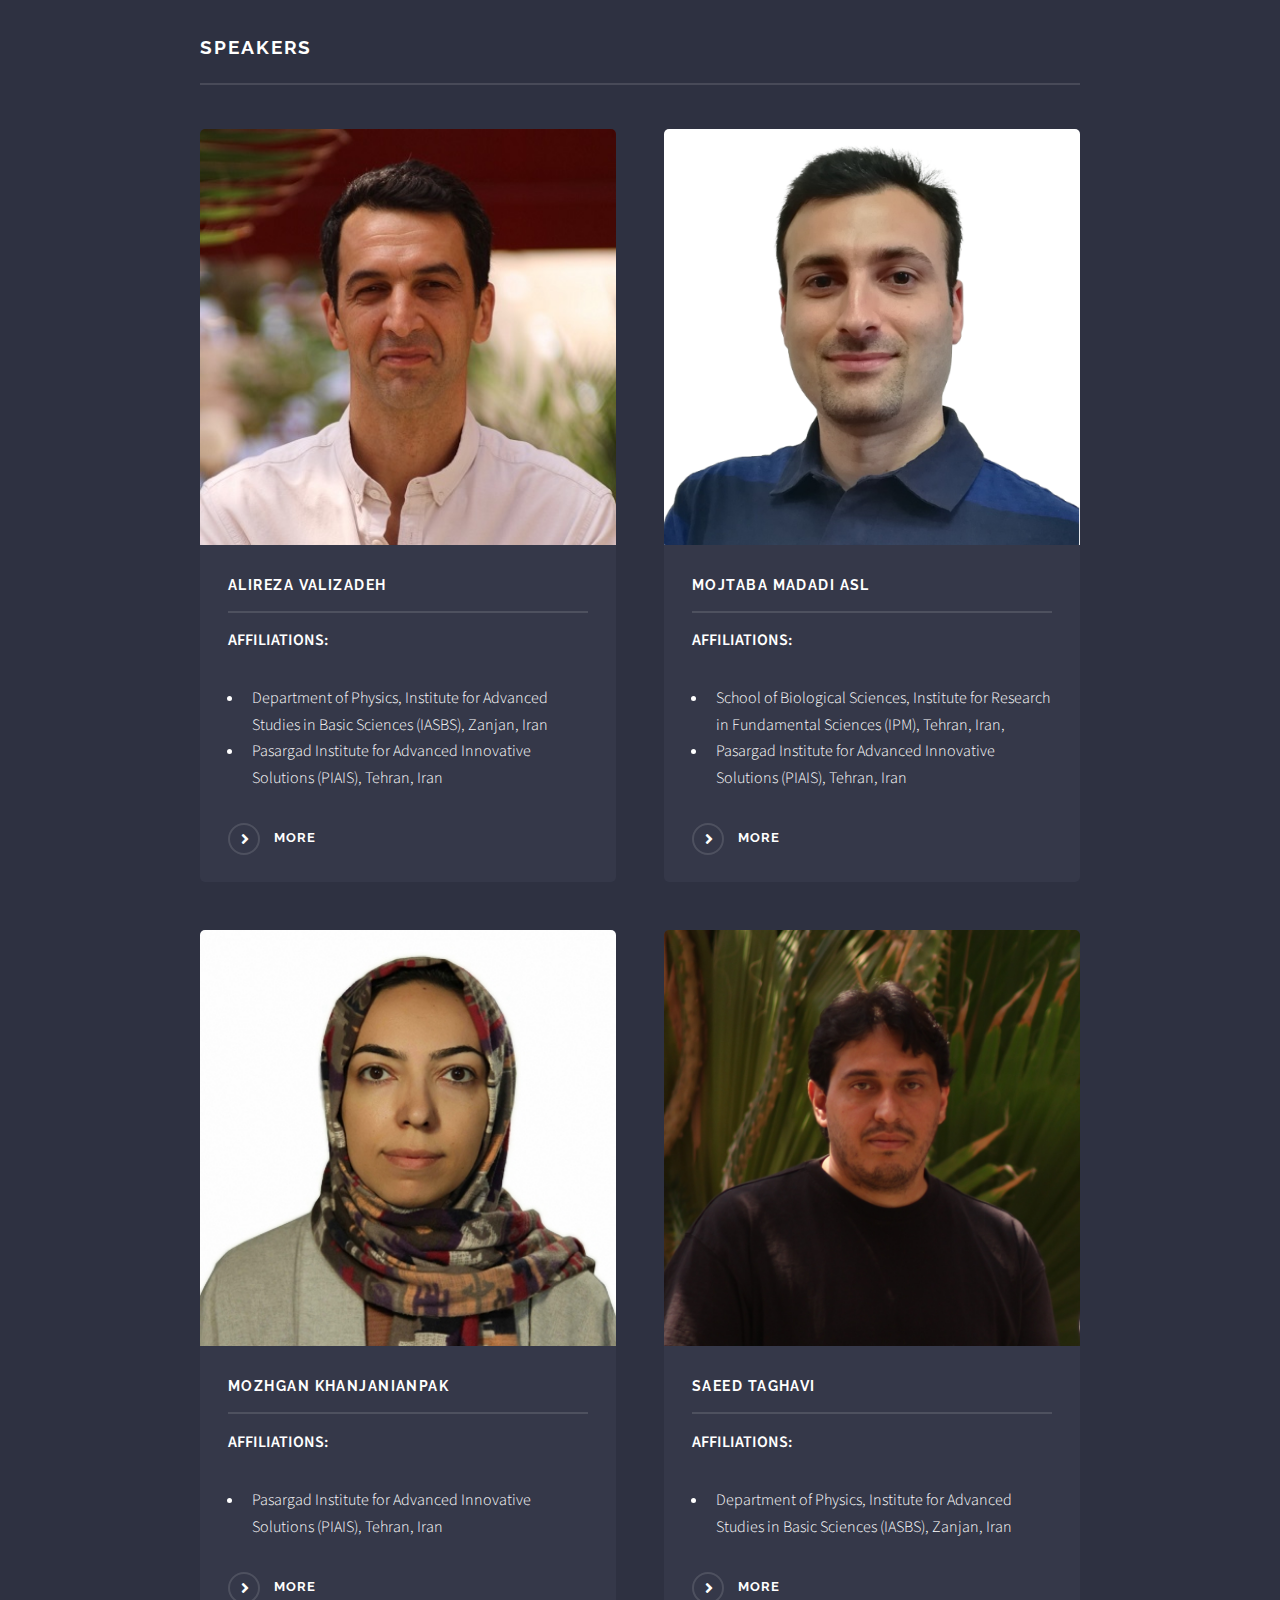
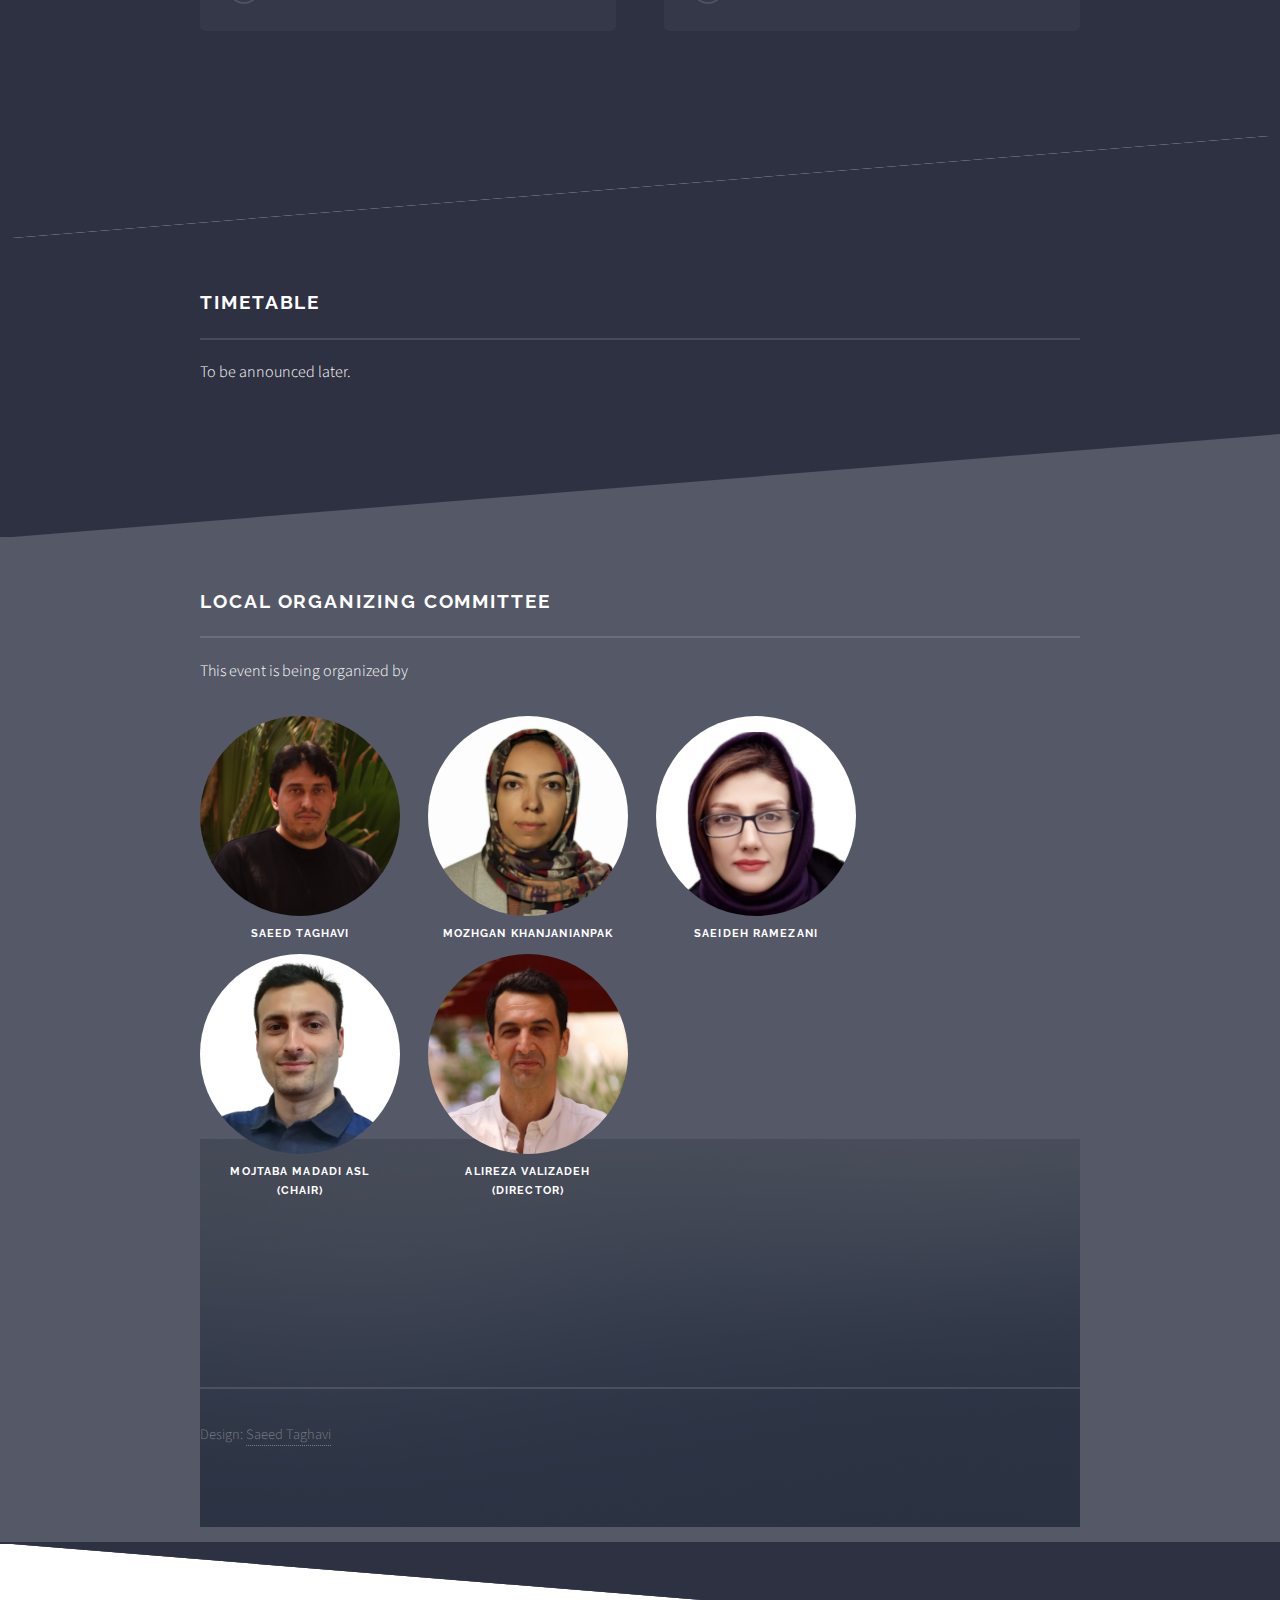
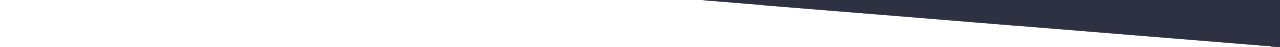
==== commit c365c059: "correct typo & change mojtabas image" ====
--- a/index.html
+++ b/index.html
@@ -126,7 +126,7 @@
 											Notification of acceptance: February 12, 2024 <br>
 											Registration fee (after acceptance): 2,500,000 IRR <br>
 											<br>
-											For details, please enquire <a href="mailto:mojtabamadadi7@gmail.com"> mojtabamadadi7@gmail.com</a>
+											For details, please inquire <a href="mailto:mojtabamadadi7@gmail.com"> mojtabamadadi7@gmail.com</a>
 											<br>
 											For technical support, contact <a href="mailto:saeed.taghavi.v@gmail.com"> saeed.taghavi.v@gmail.com </a>
 											<br>
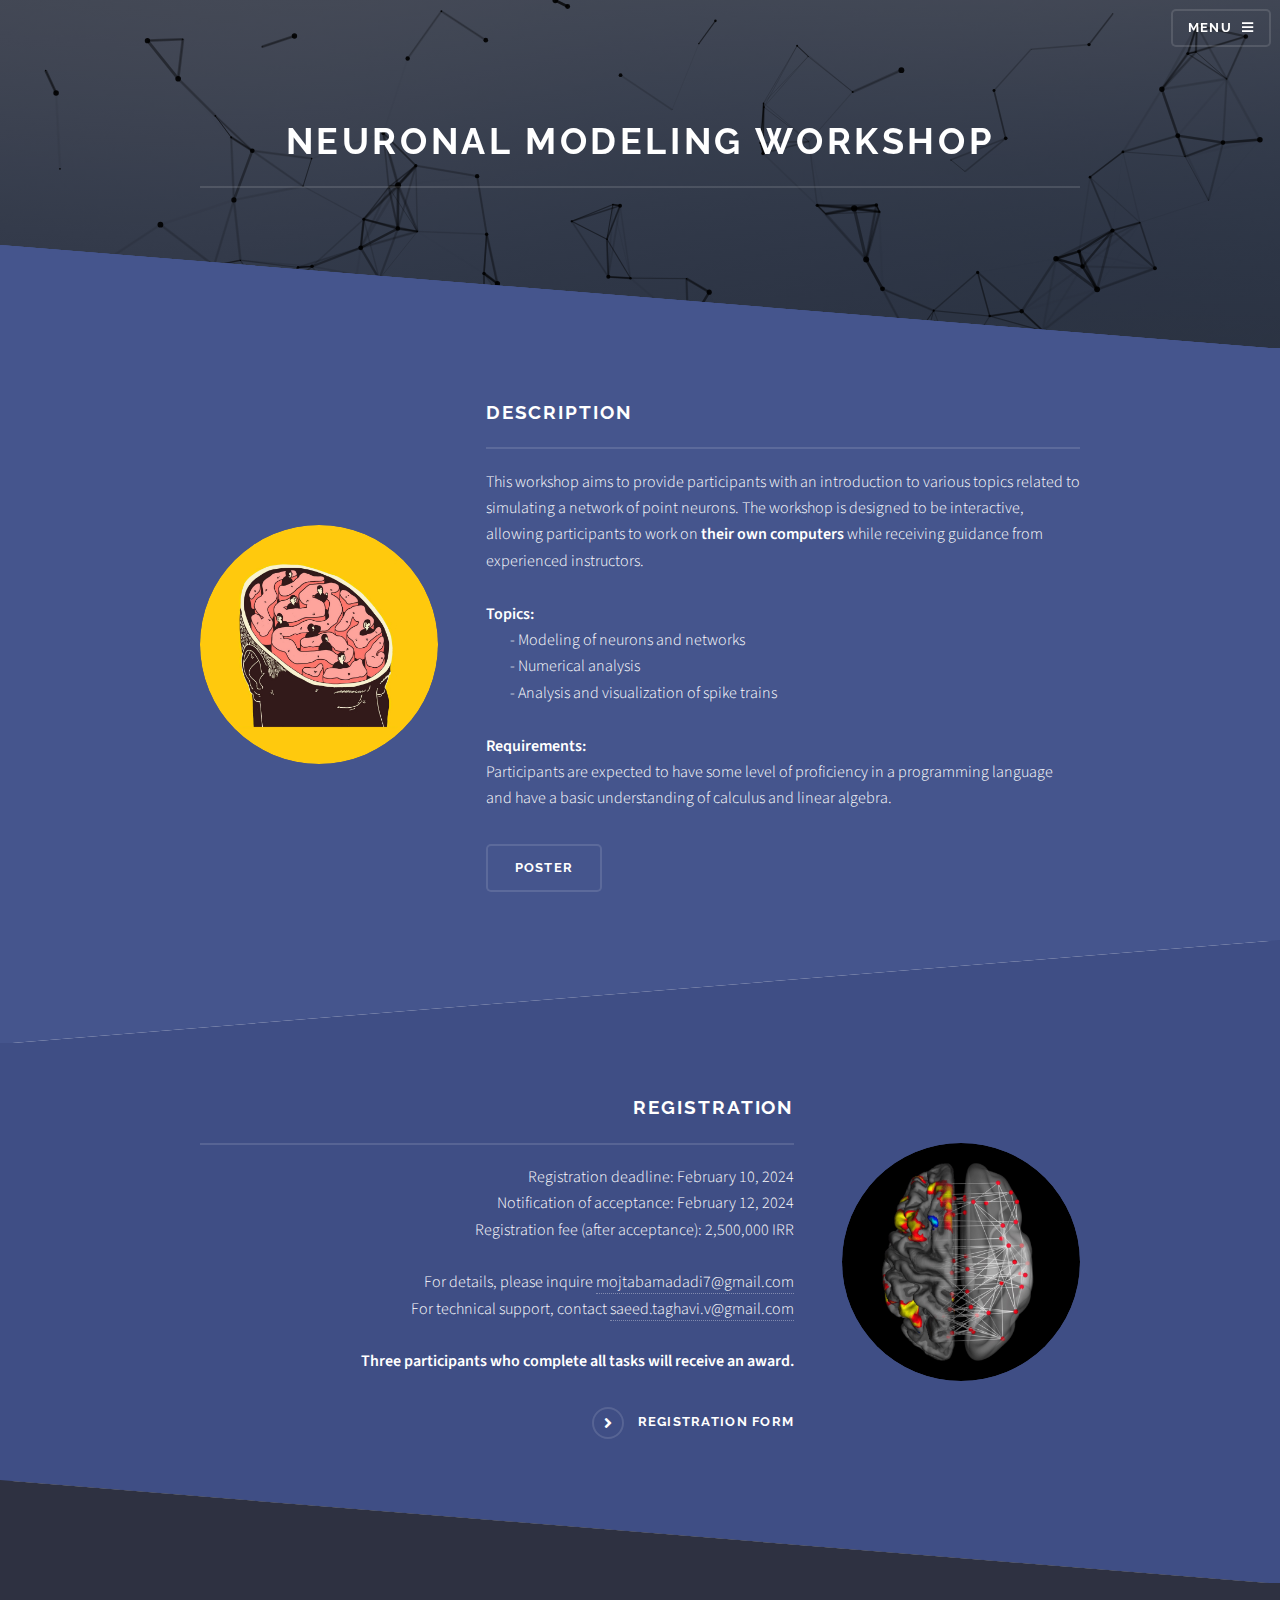
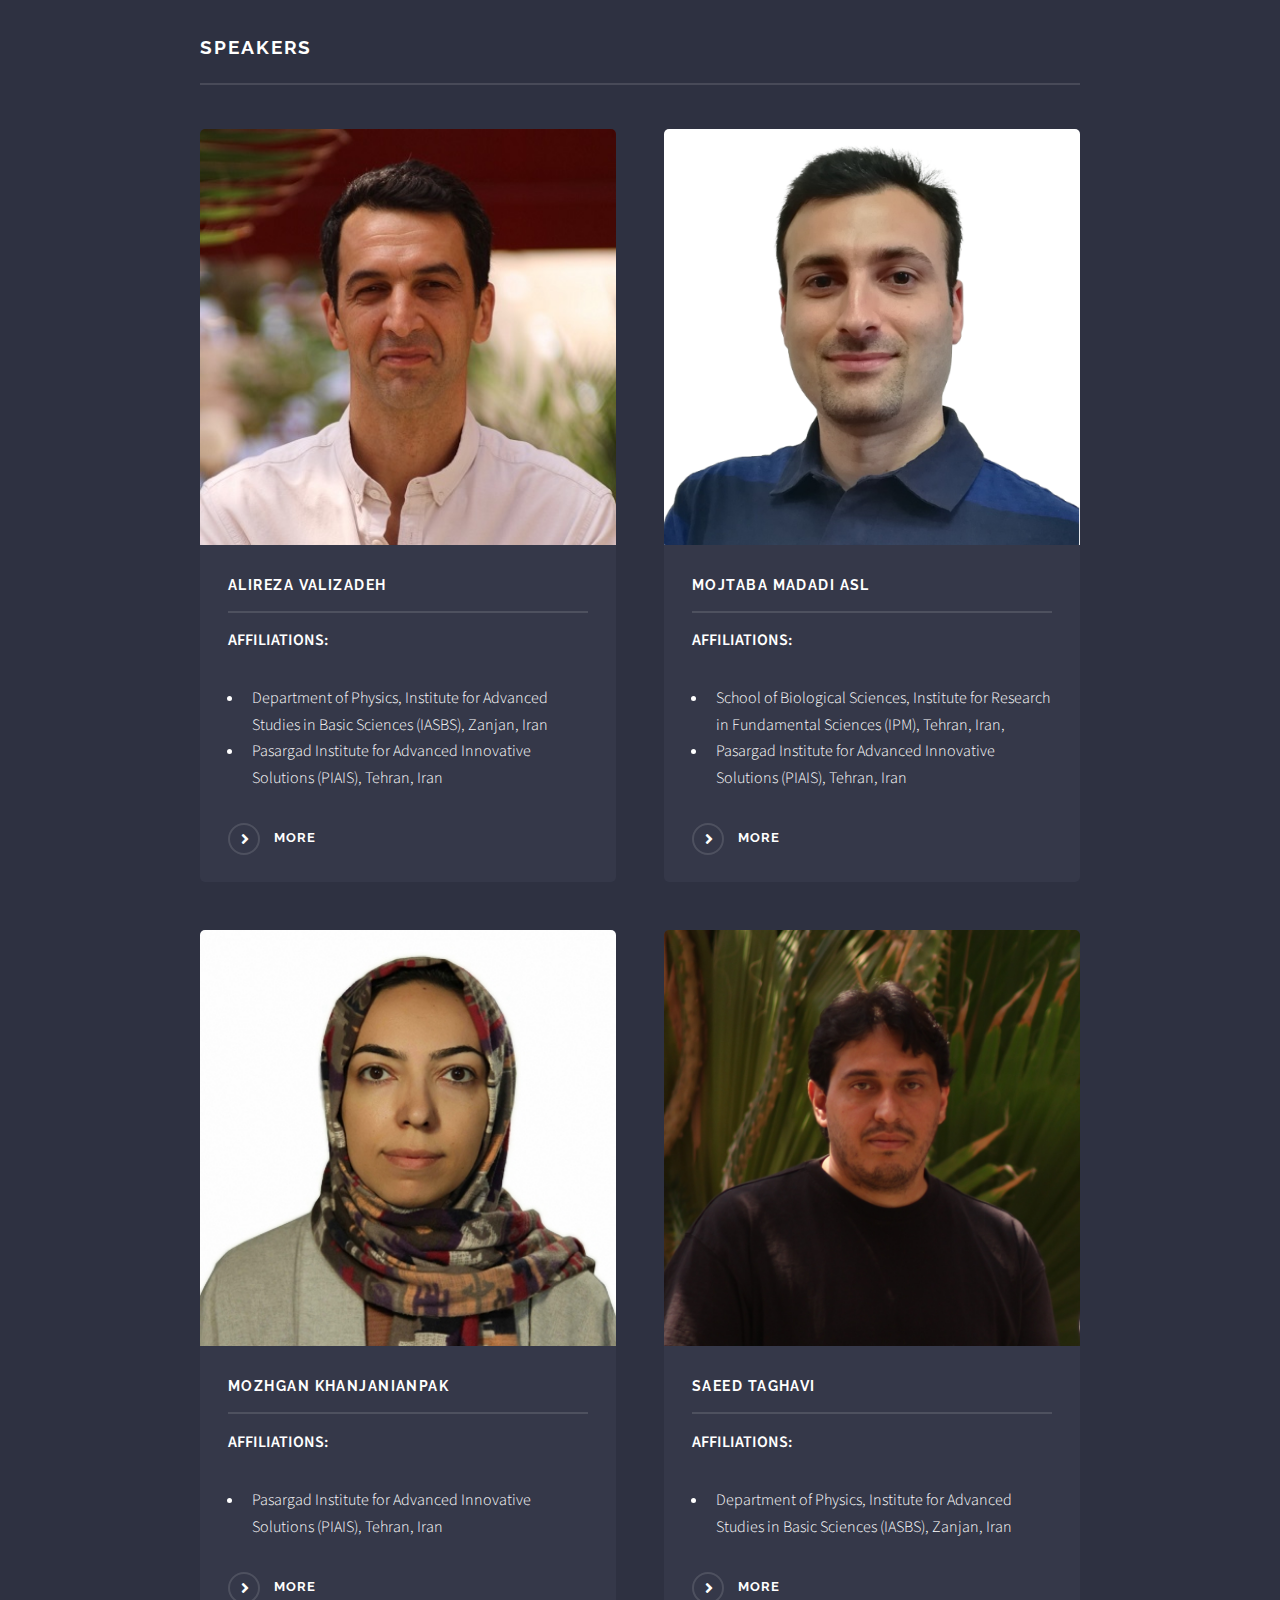
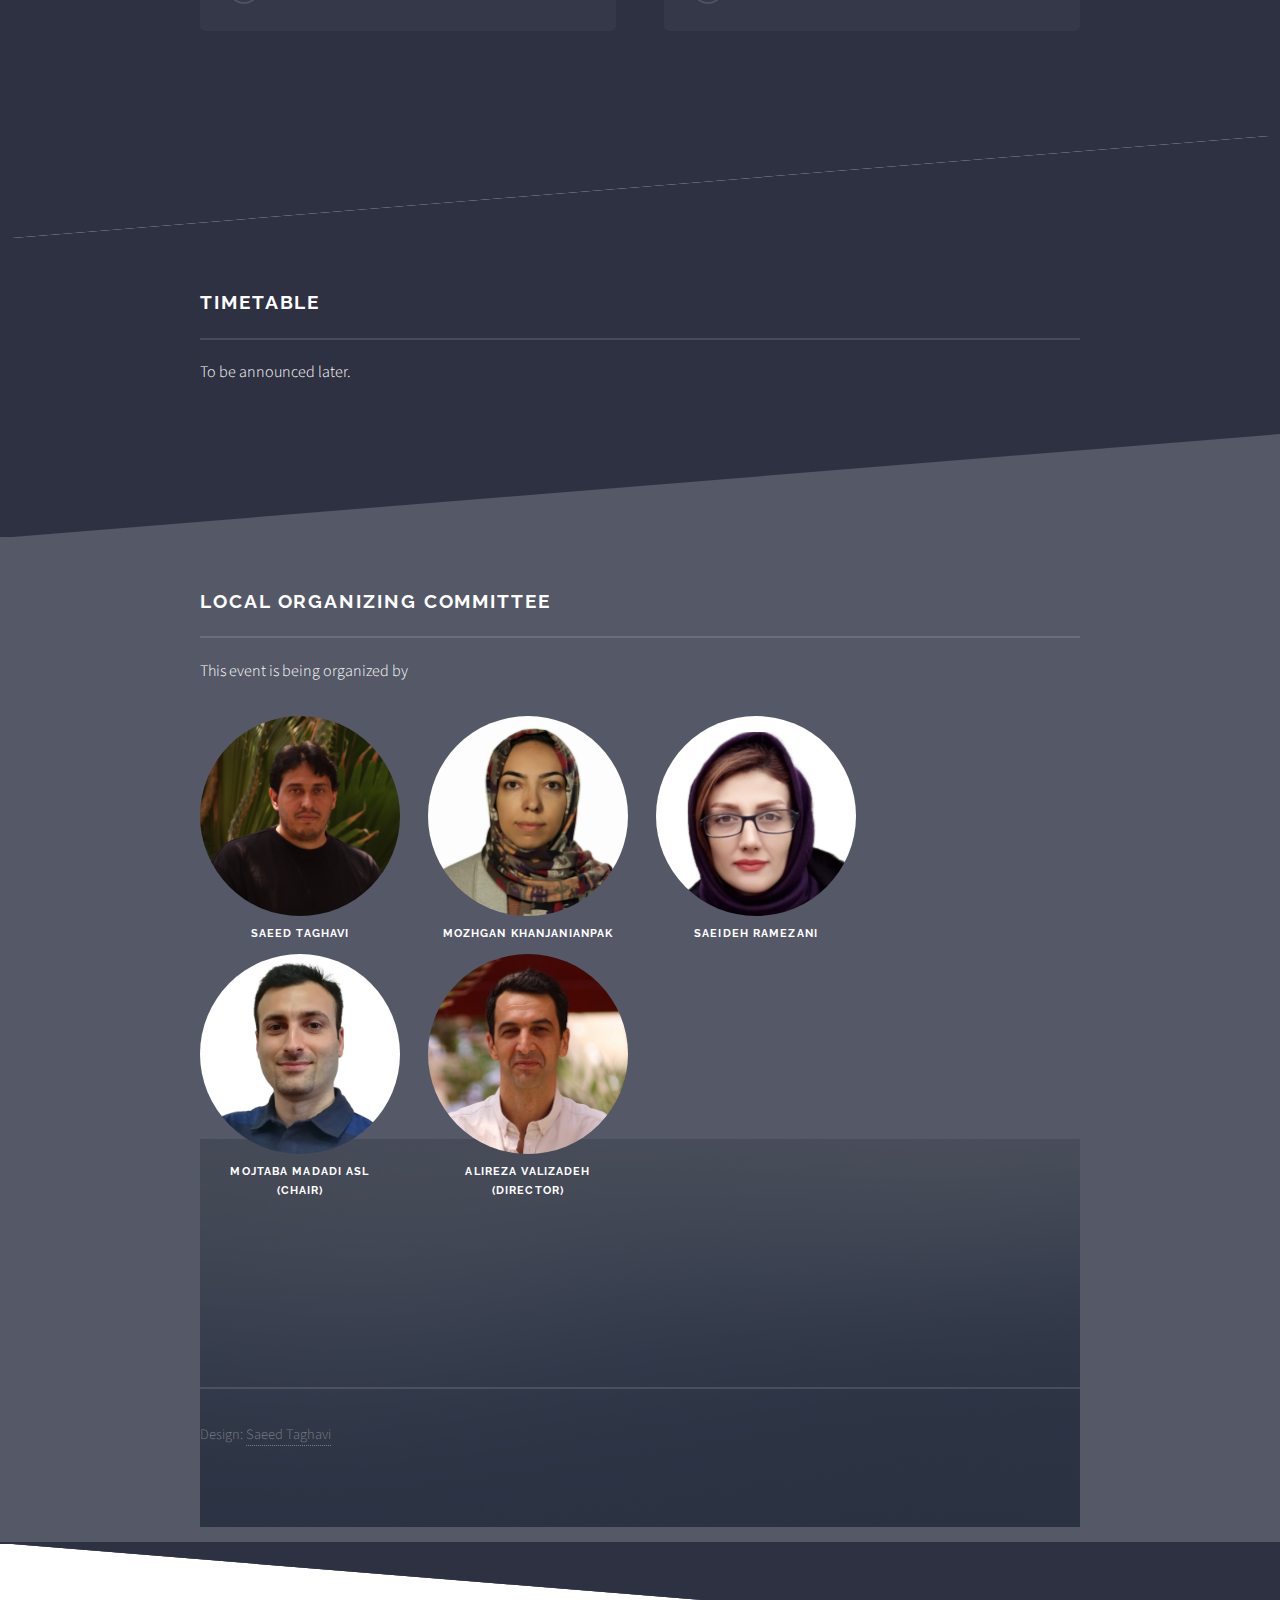
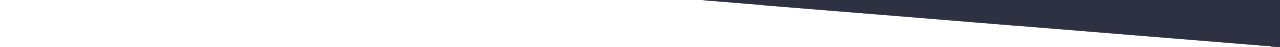
==== commit 604b68c5: "add href section div_organizers" ====
--- a/index.html
+++ b/index.html
@@ -38,7 +38,7 @@
 								<li><a href="#div_registration">Registration</a></li> <!-- registration -->
 								<li><a href="#div_speakers">Speakers</a></li>   <!-- speakers -->
 								<li><a href="#div_timetable">Timetable</a></li>   <!-- timetable -->
-								<li><a href="elements.html">Organizers</a></li>  <!-- organizars -->
+								<li><a href="#div_organizers">Organizers</a></li>  <!-- organizars -->
 								<!--<li><a href="elements.html">contact us</a></li>    contactus -->
 							</ul>
 							<a href="#" class="close">Close</a>
@@ -386,6 +386,7 @@
 						
 						
 						<section id="six" class="wrapper style6">
+							<div id="div_organizers"></div>
 							<div class="inner" >
 								<h2 class="major">Local Organizing Committee</h2>
 								<p>This event is being organized by</p>
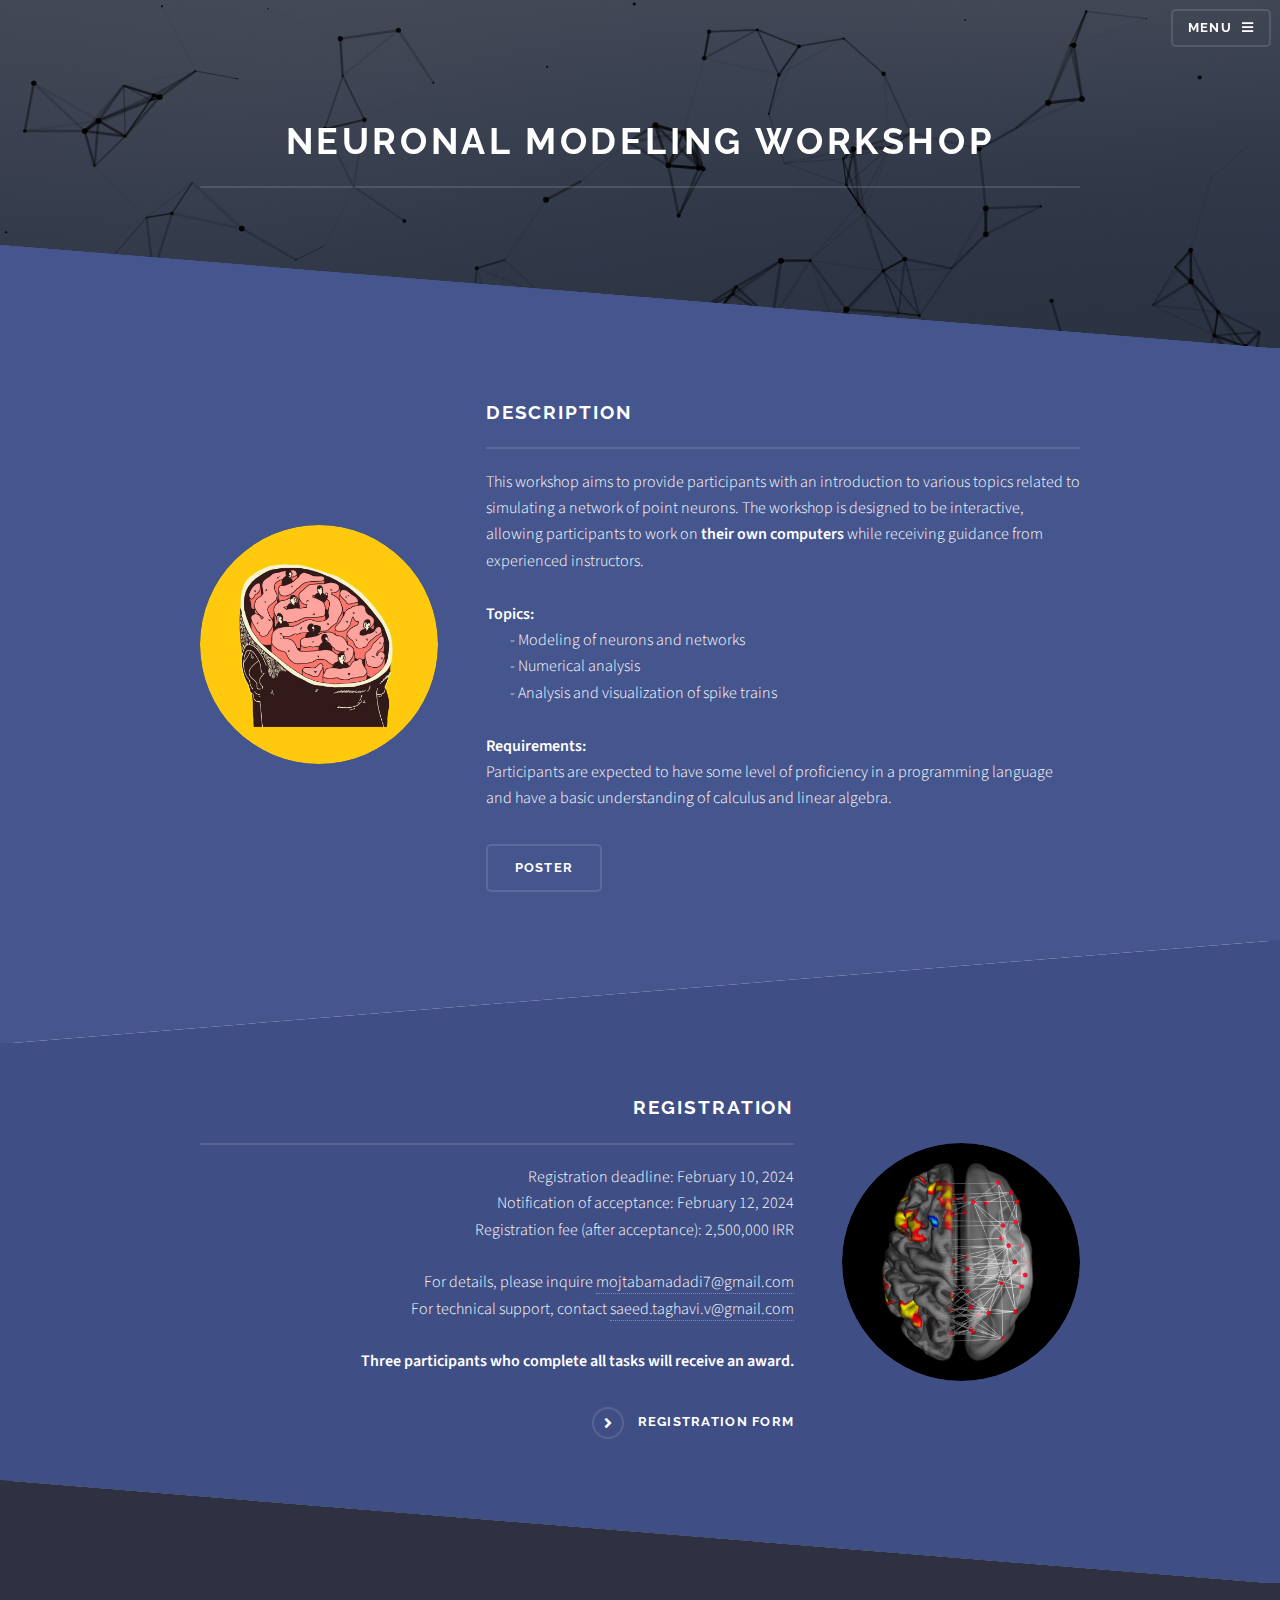
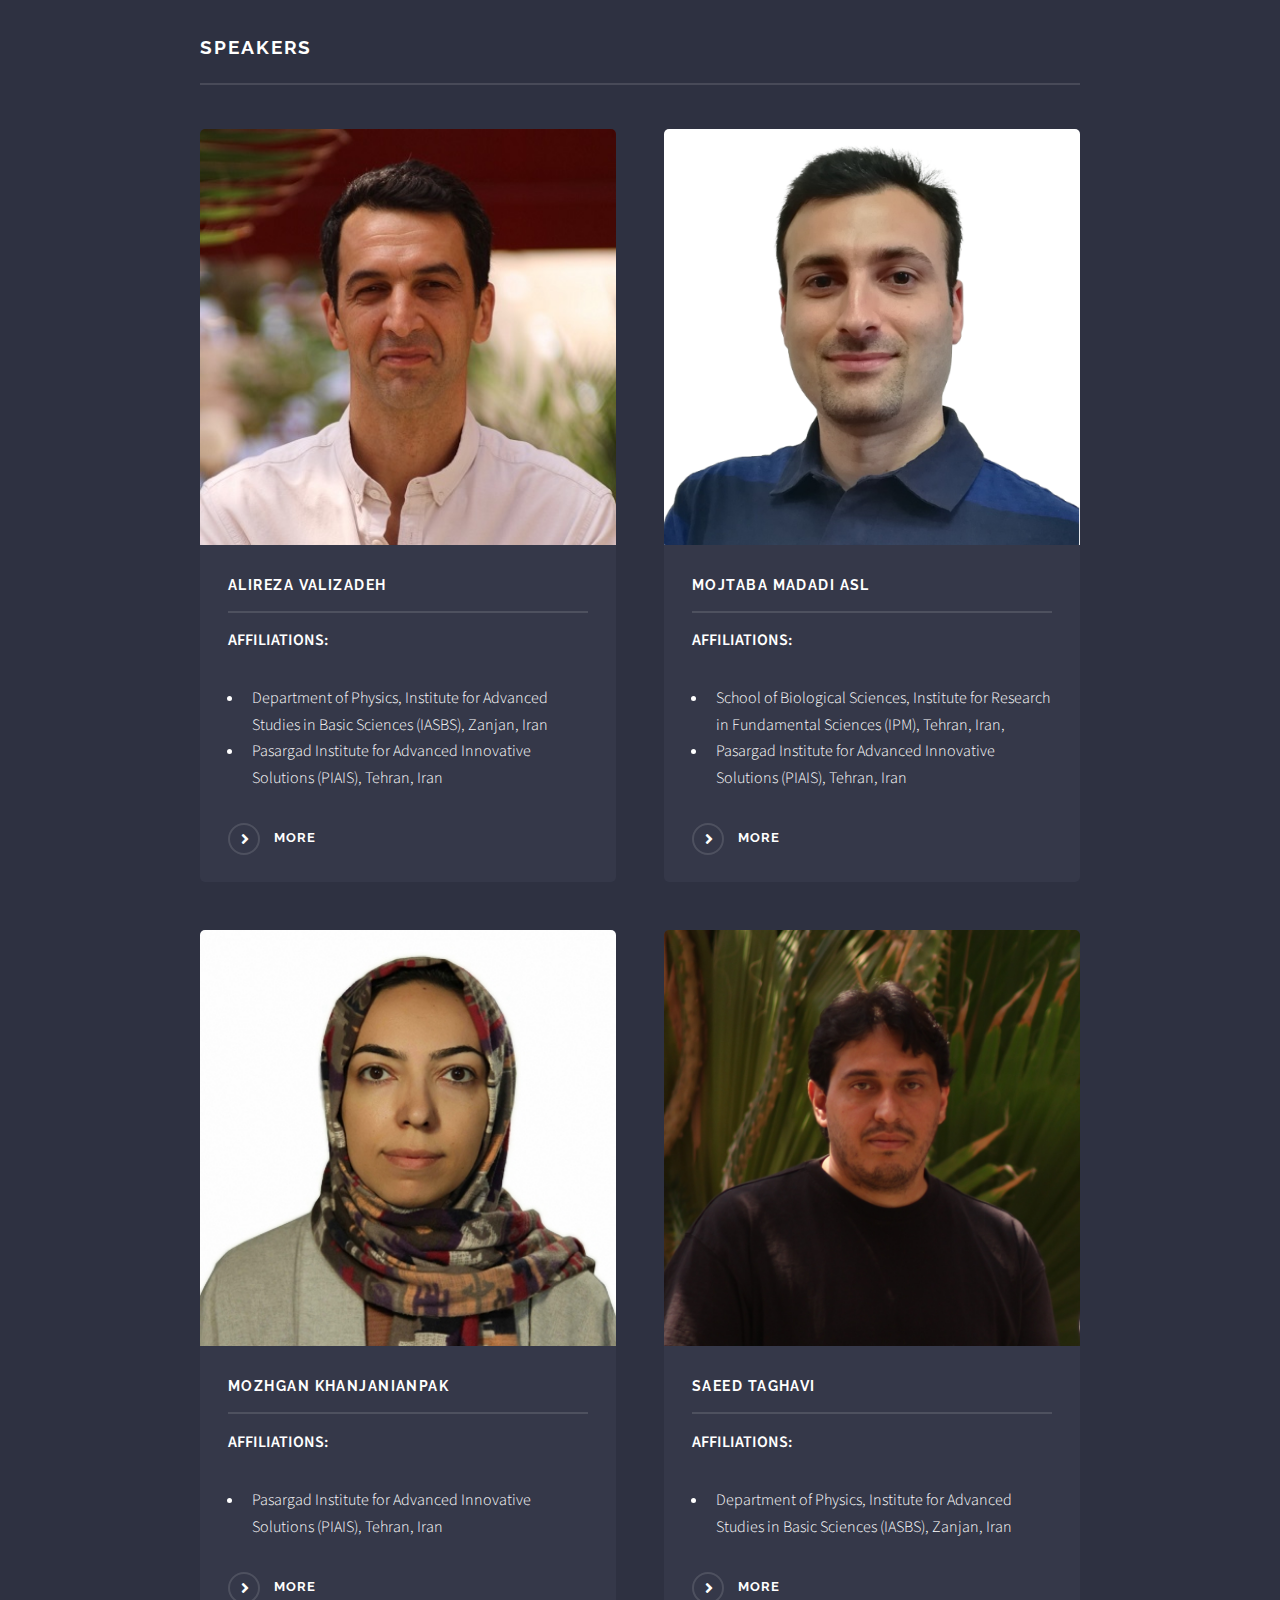
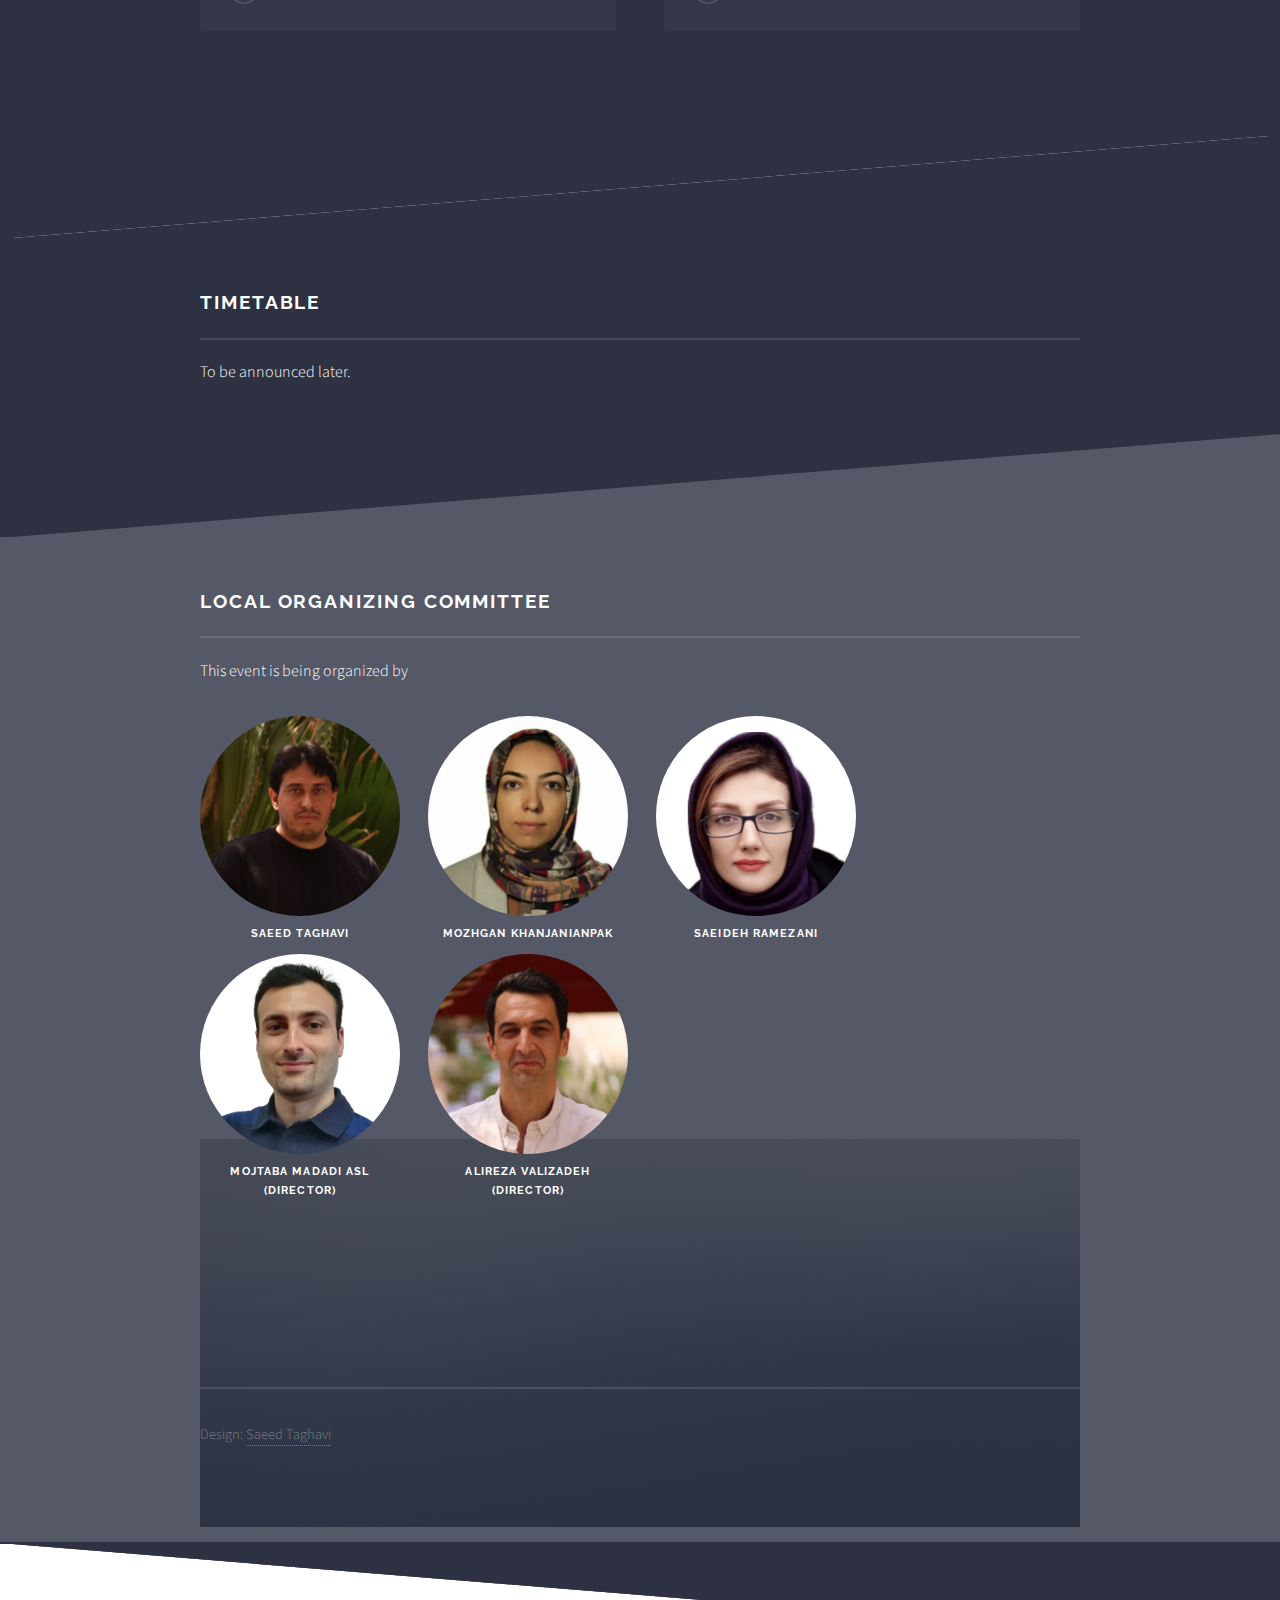
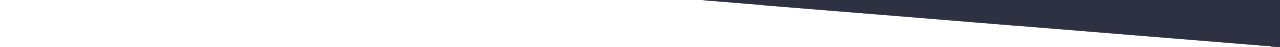
==== commit 2a9b6a77: "edit index change chair to director for mojtaba" ====
--- a/index.html
+++ b/index.html
@@ -416,7 +416,7 @@
 							
 							<div class="4u 4u(medium) 5u(small)">
 								<span class="image" ><img src="images/mojtaba.png" alt style="border-radius: 50% ;width: 200px; height: 200px"></span>
-								<h4 style="text-align: center;"><a href="https://scholar.google.com/citations?user=M55bYrgAAAAJ&hl=en" target="_blank">Mojtaba Madadi Asl <br> (chair)</a></h4>
+								<h4 style="text-align: center;"><a href="https://scholar.google.com/citations?user=M55bYrgAAAAJ&hl=en" target="_blank">Mojtaba Madadi Asl <br> (Director)</a></h4>
 							</div>
 							
 							<div class="4u 4u(medium) 5u(small)">
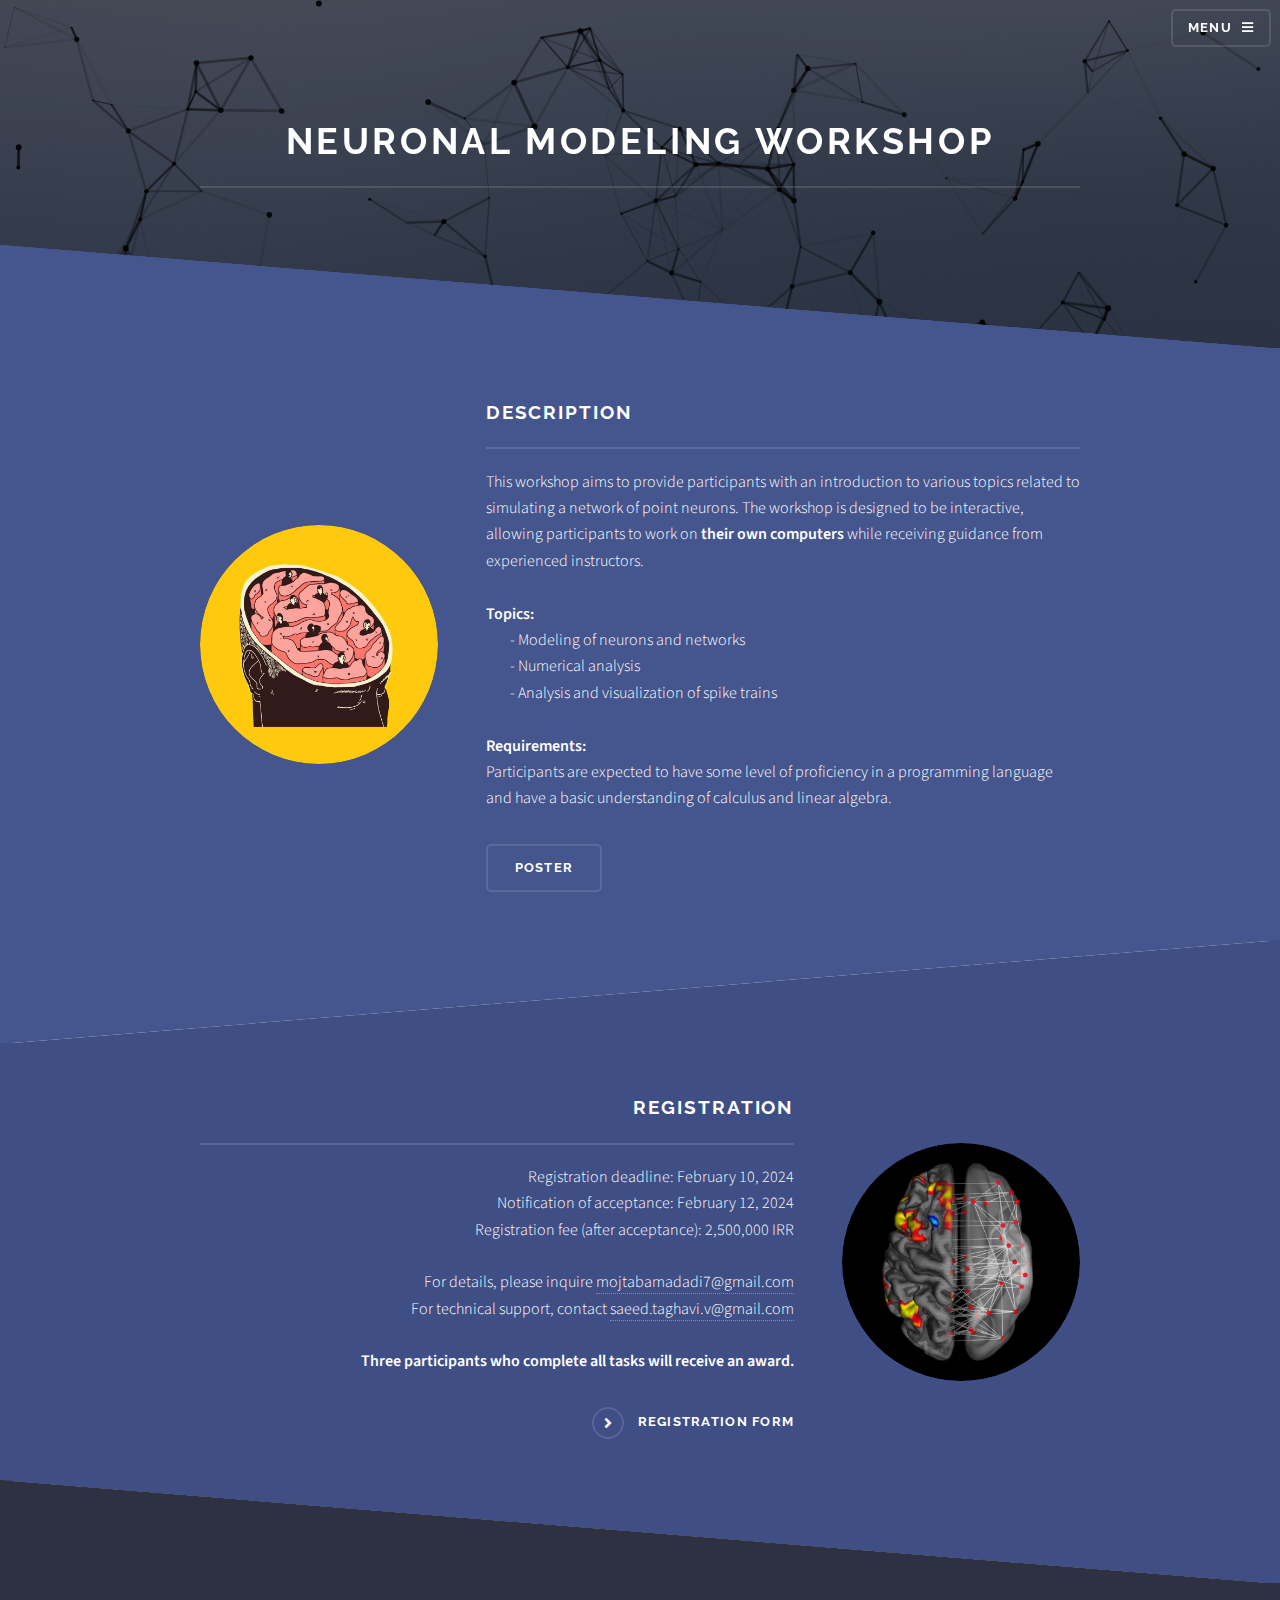
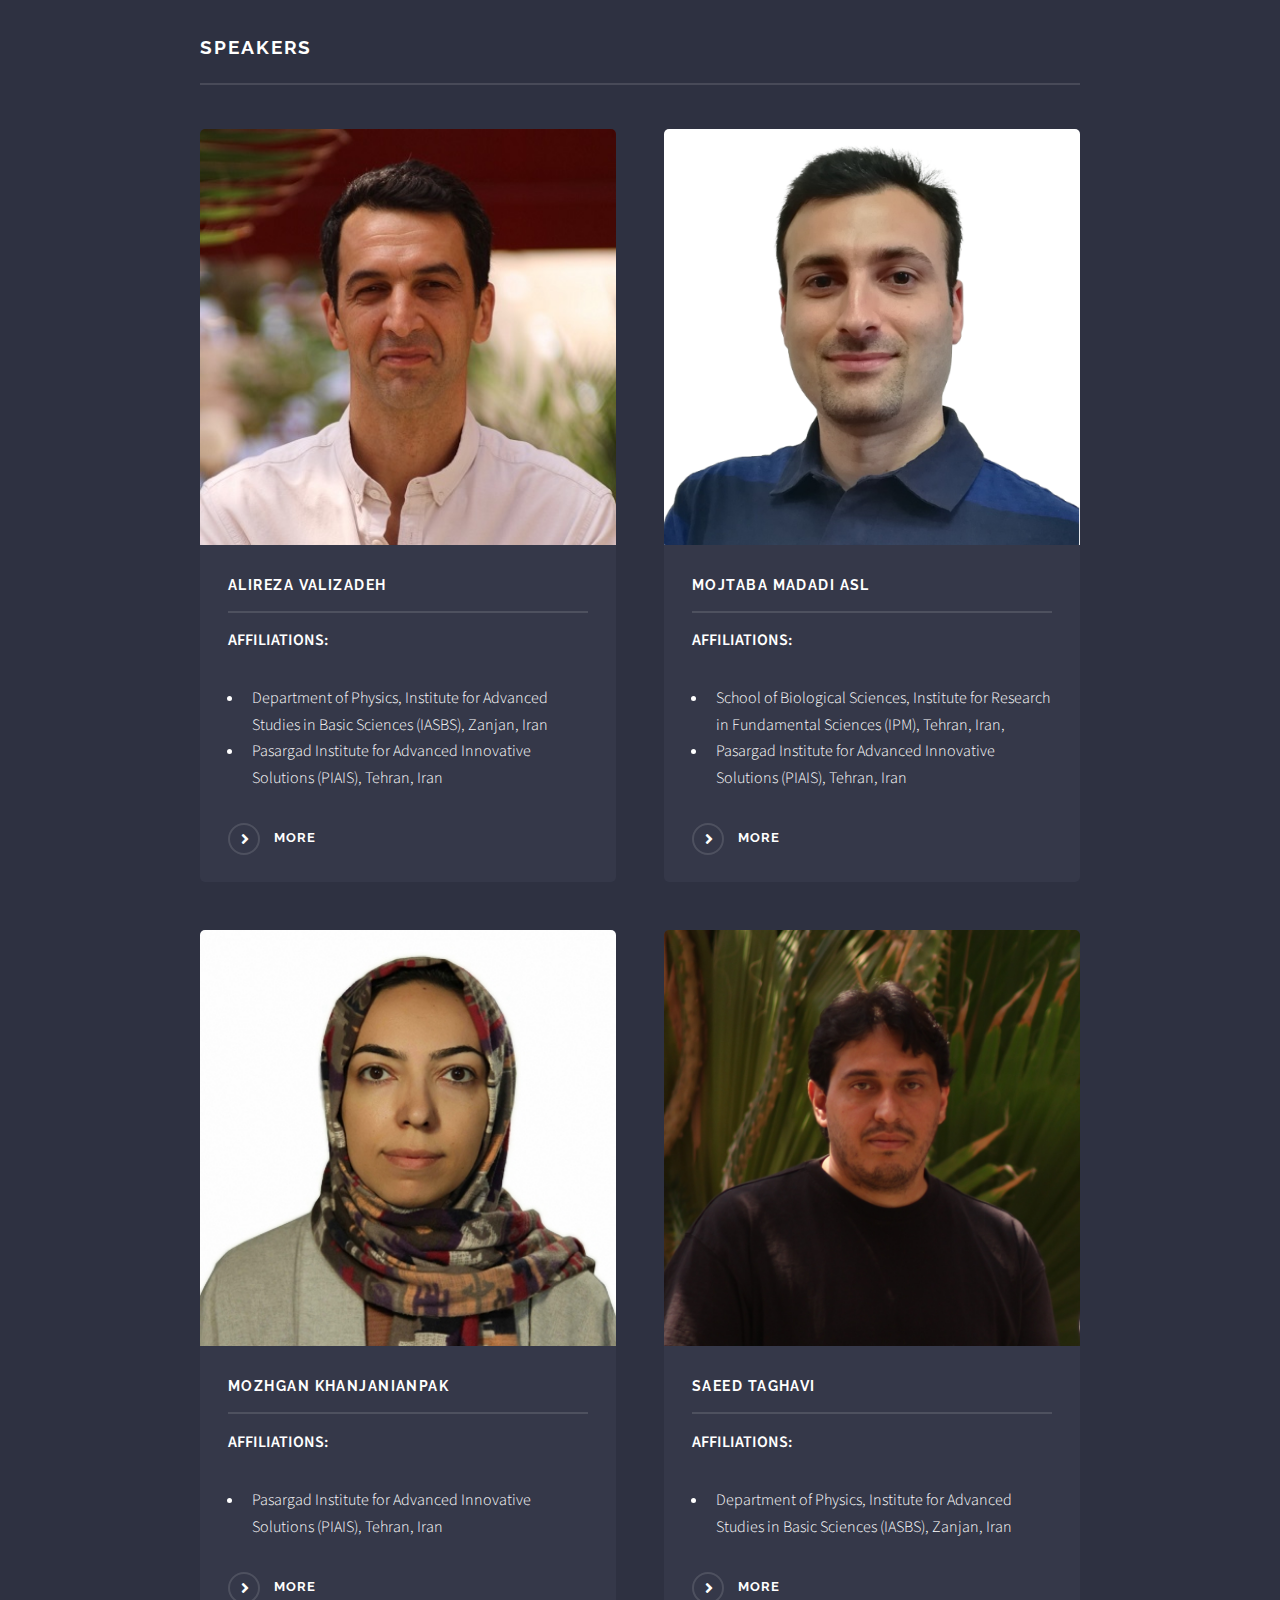
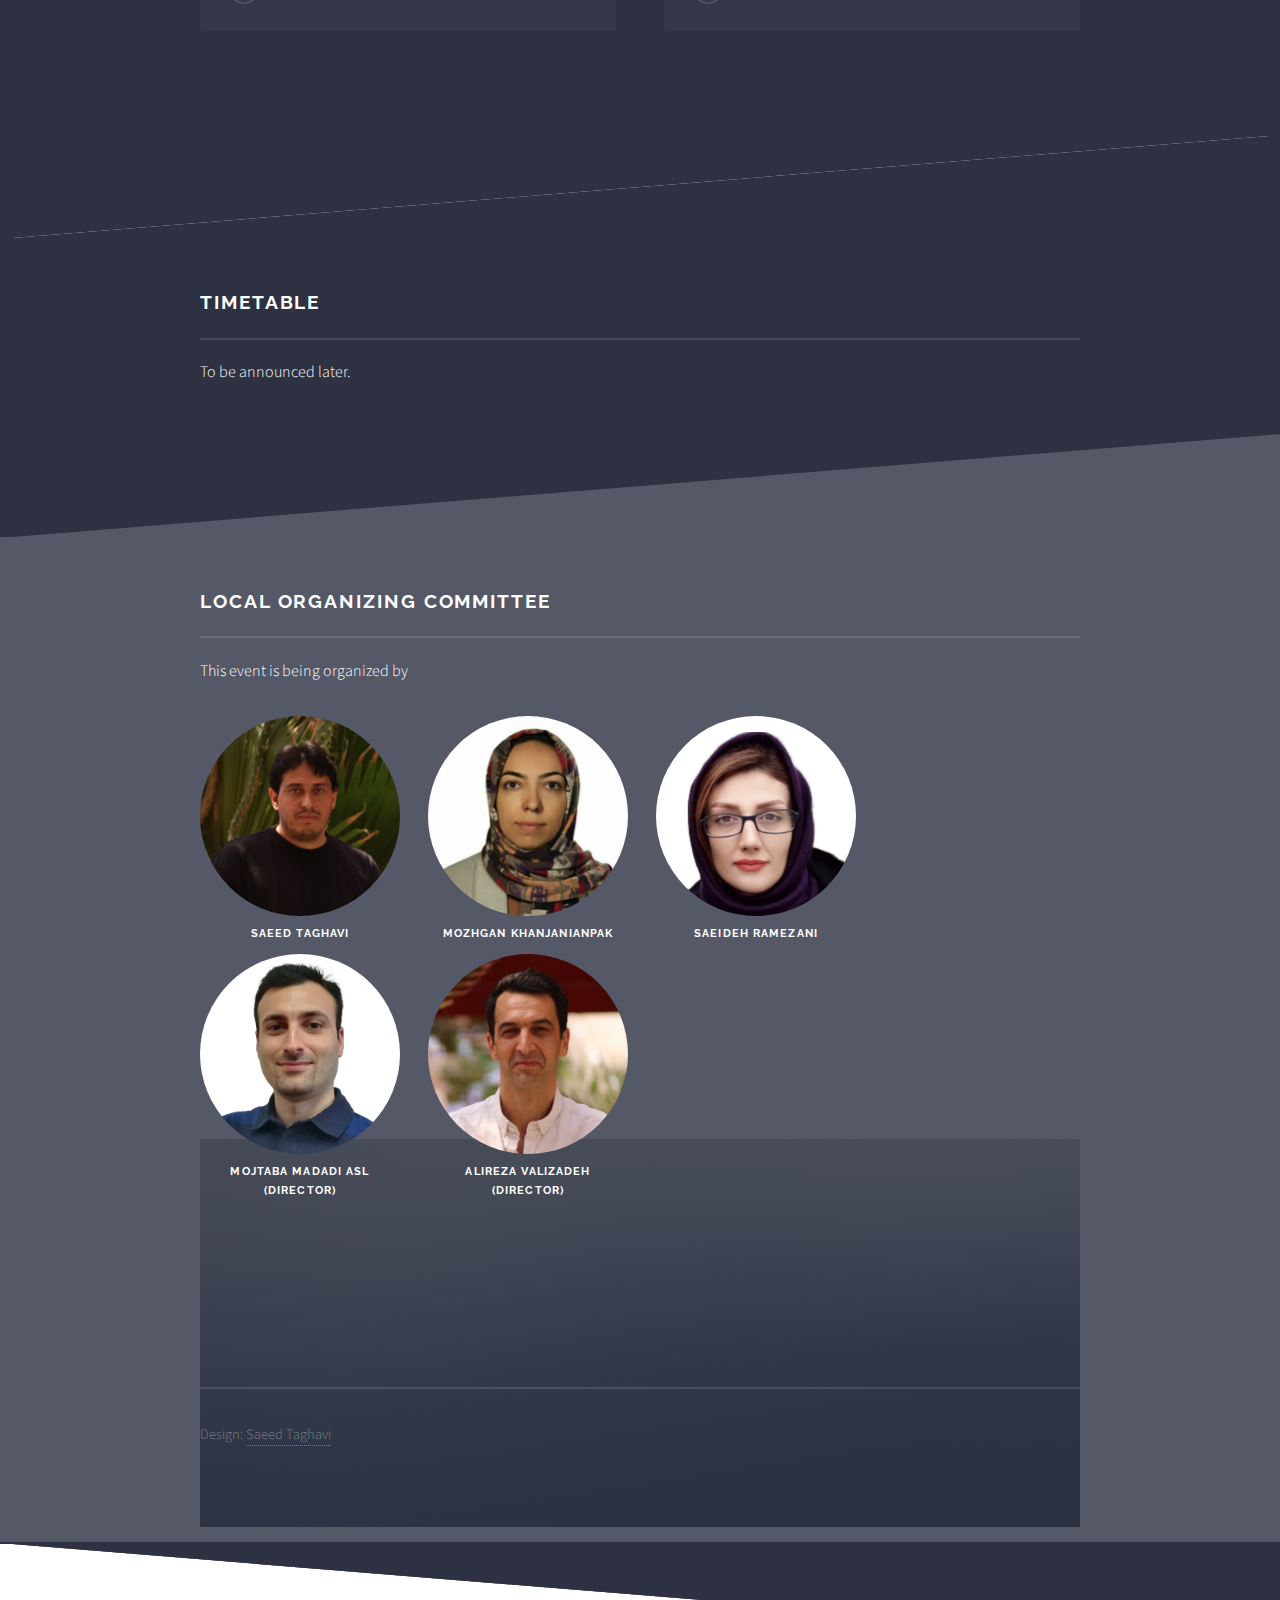
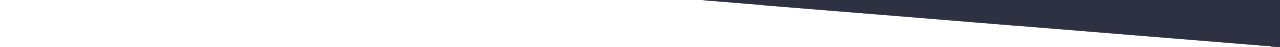
==== commit 5951c47c: "add further.html" ====
--- a/index.html
+++ b/index.html
@@ -39,7 +39,7 @@
 								<li><a href="#div_speakers">Speakers</a></li>   <!-- speakers -->
 								<li><a href="#div_timetable">Timetable</a></li>   <!-- timetable -->
 								<li><a href="#div_organizers">Organizers</a></li>  <!-- organizars -->
-								<!--<li><a href="elements.html">contact us</a></li>    contactus -->
+								<li><a href="further.html">further reading</a></li>    
 							</ul>
 							<a href="#" class="close">Close</a>
 						</div>
@@ -478,7 +478,7 @@
 							</ul> -->
 							<ul class="copyright">
 								<!-- <li>&copy; Untitled Inc. All rights reserved.</li> -->
-								<li>Design: <a href="http://html5up.net">Saeed Taghavi</a></li>
+								<li>Design: <a href="https://www.linkedin.com/in/saeed-taghavi-a16488130/">Saeed Taghavi</a></li>
 							</ul>
 						</div>
 					</section>
